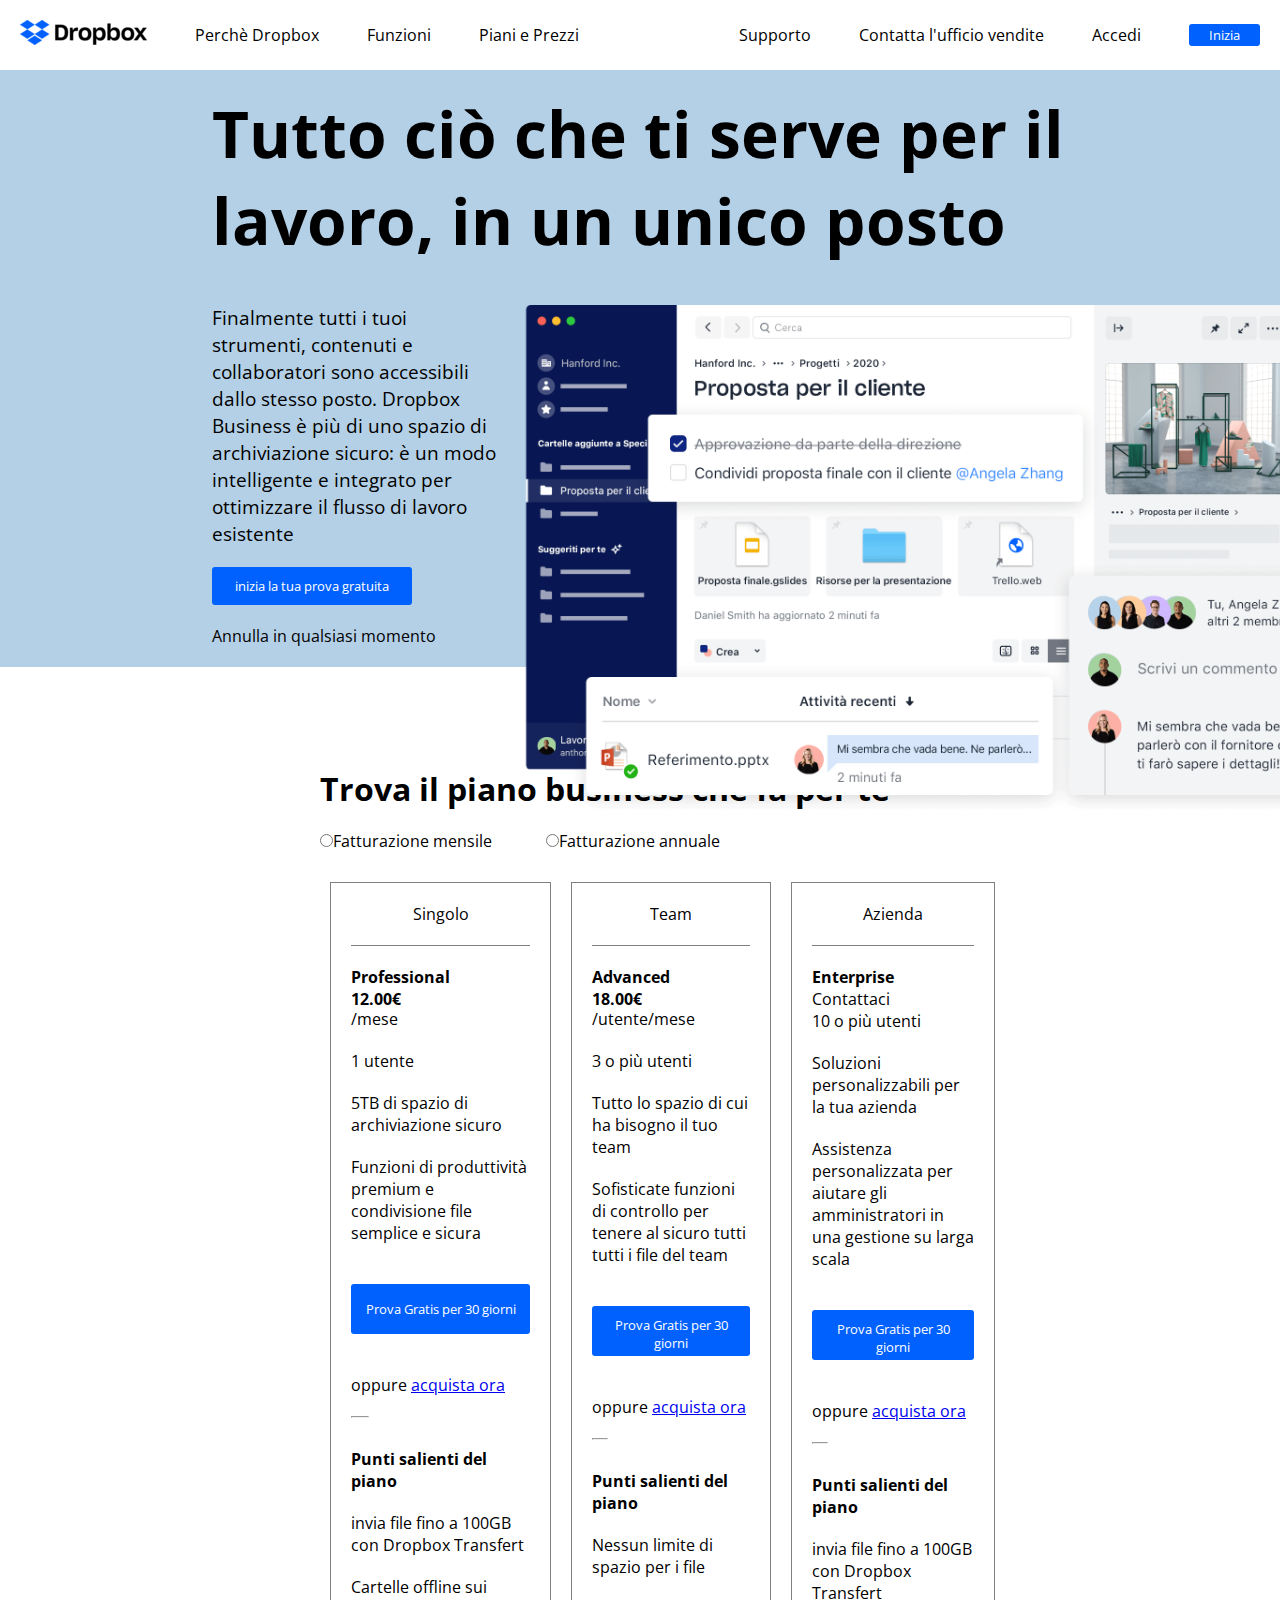
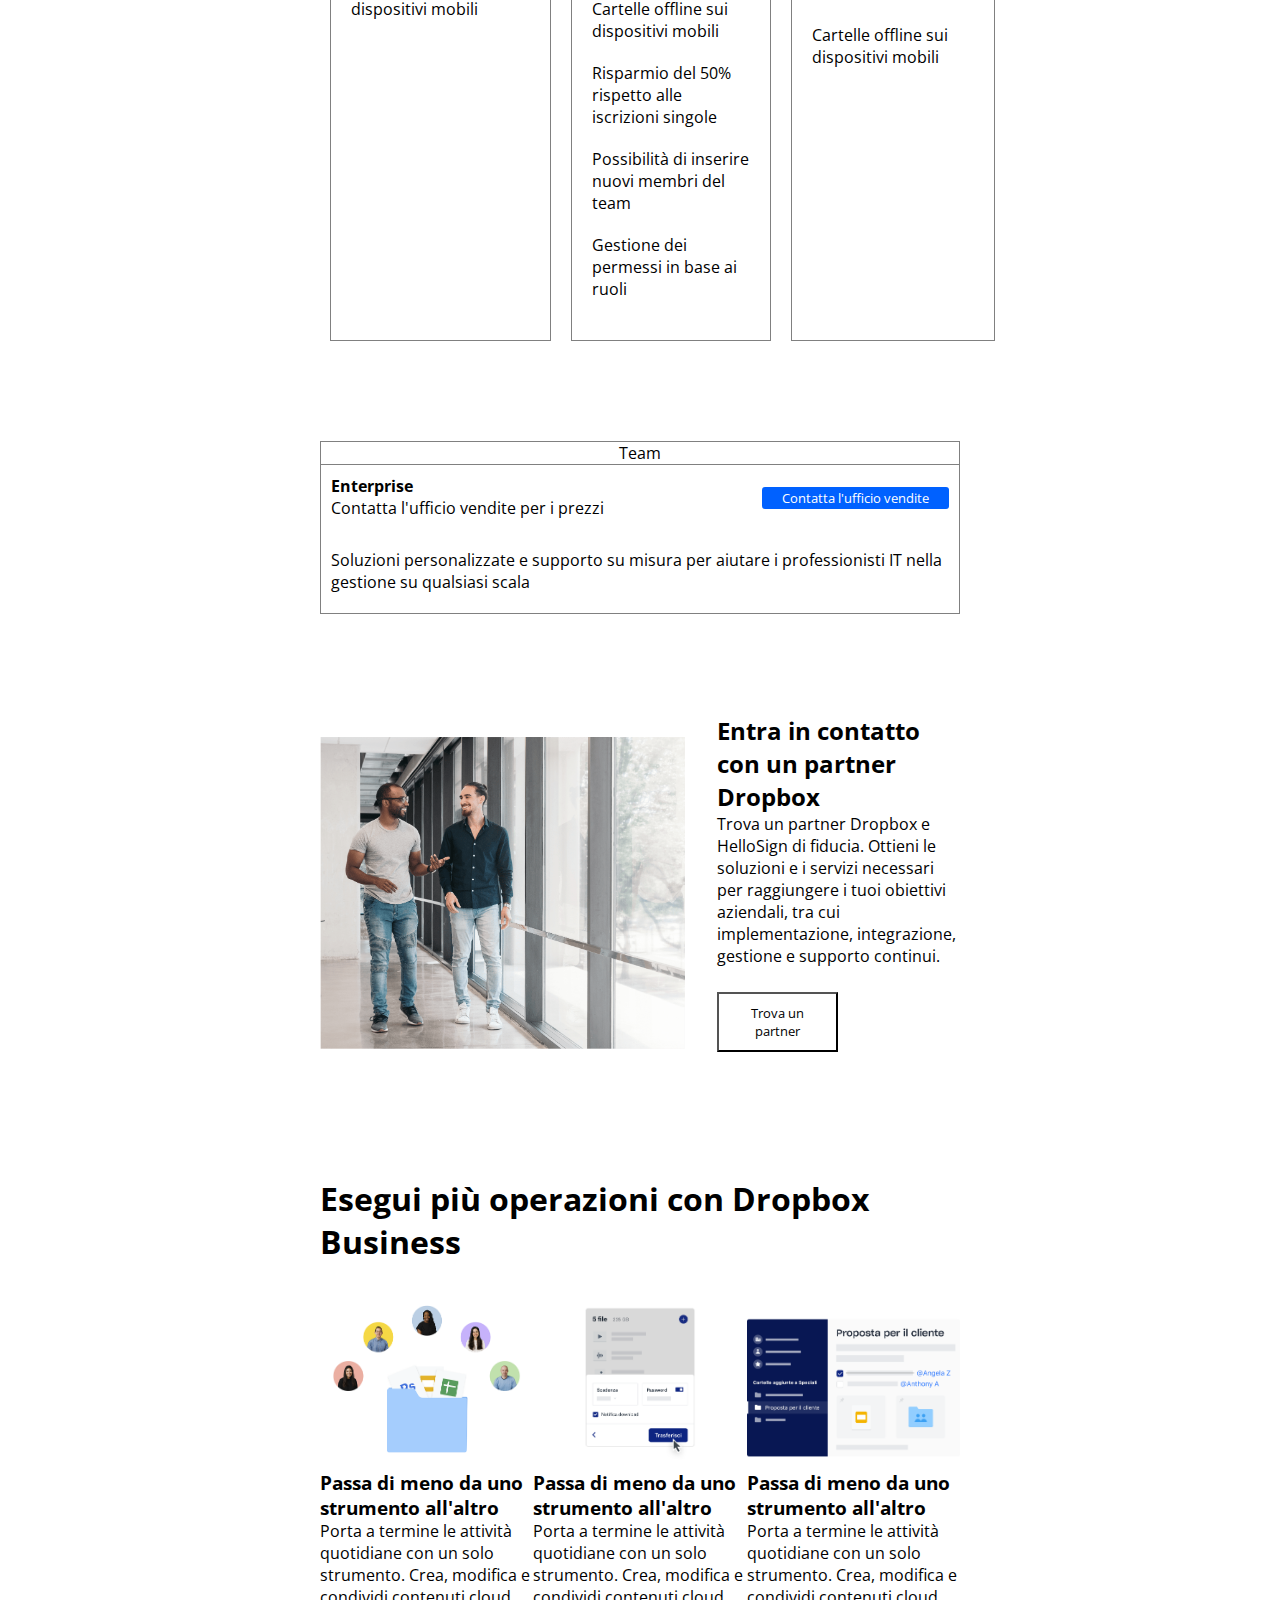
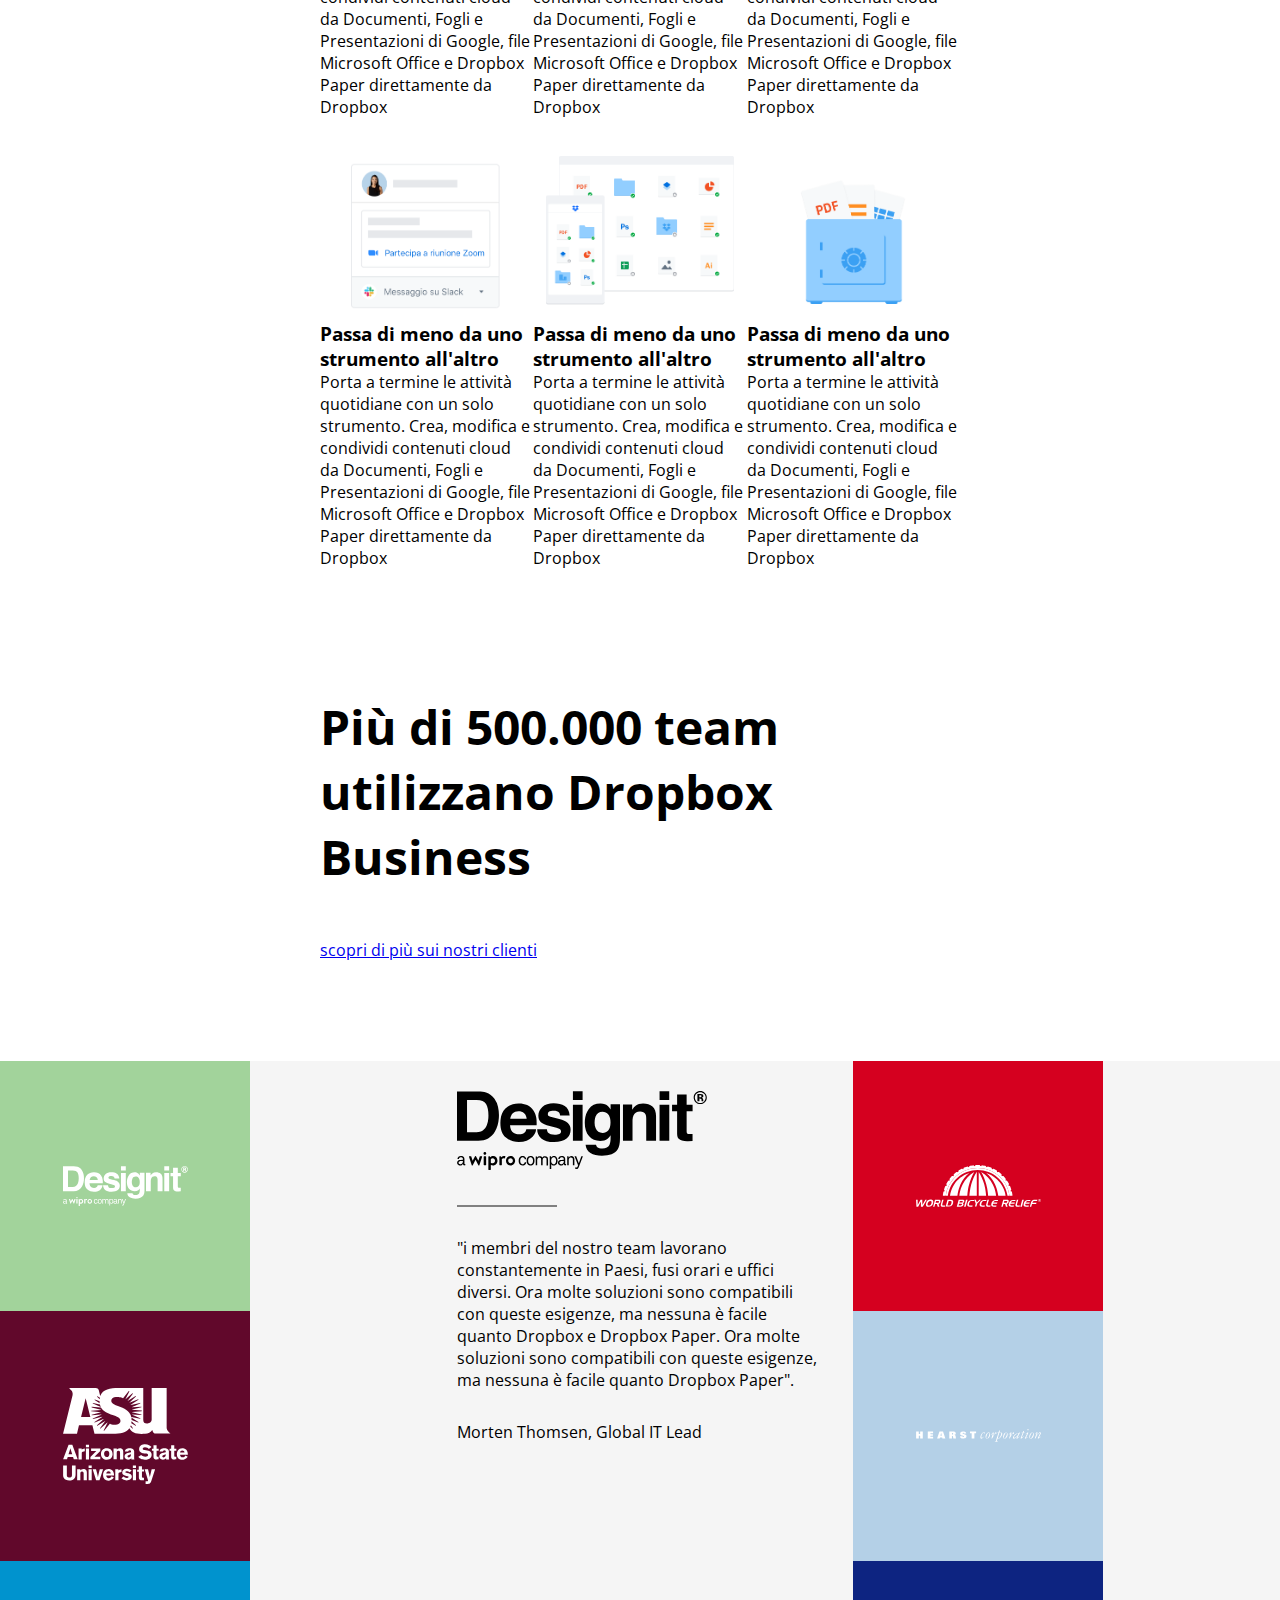
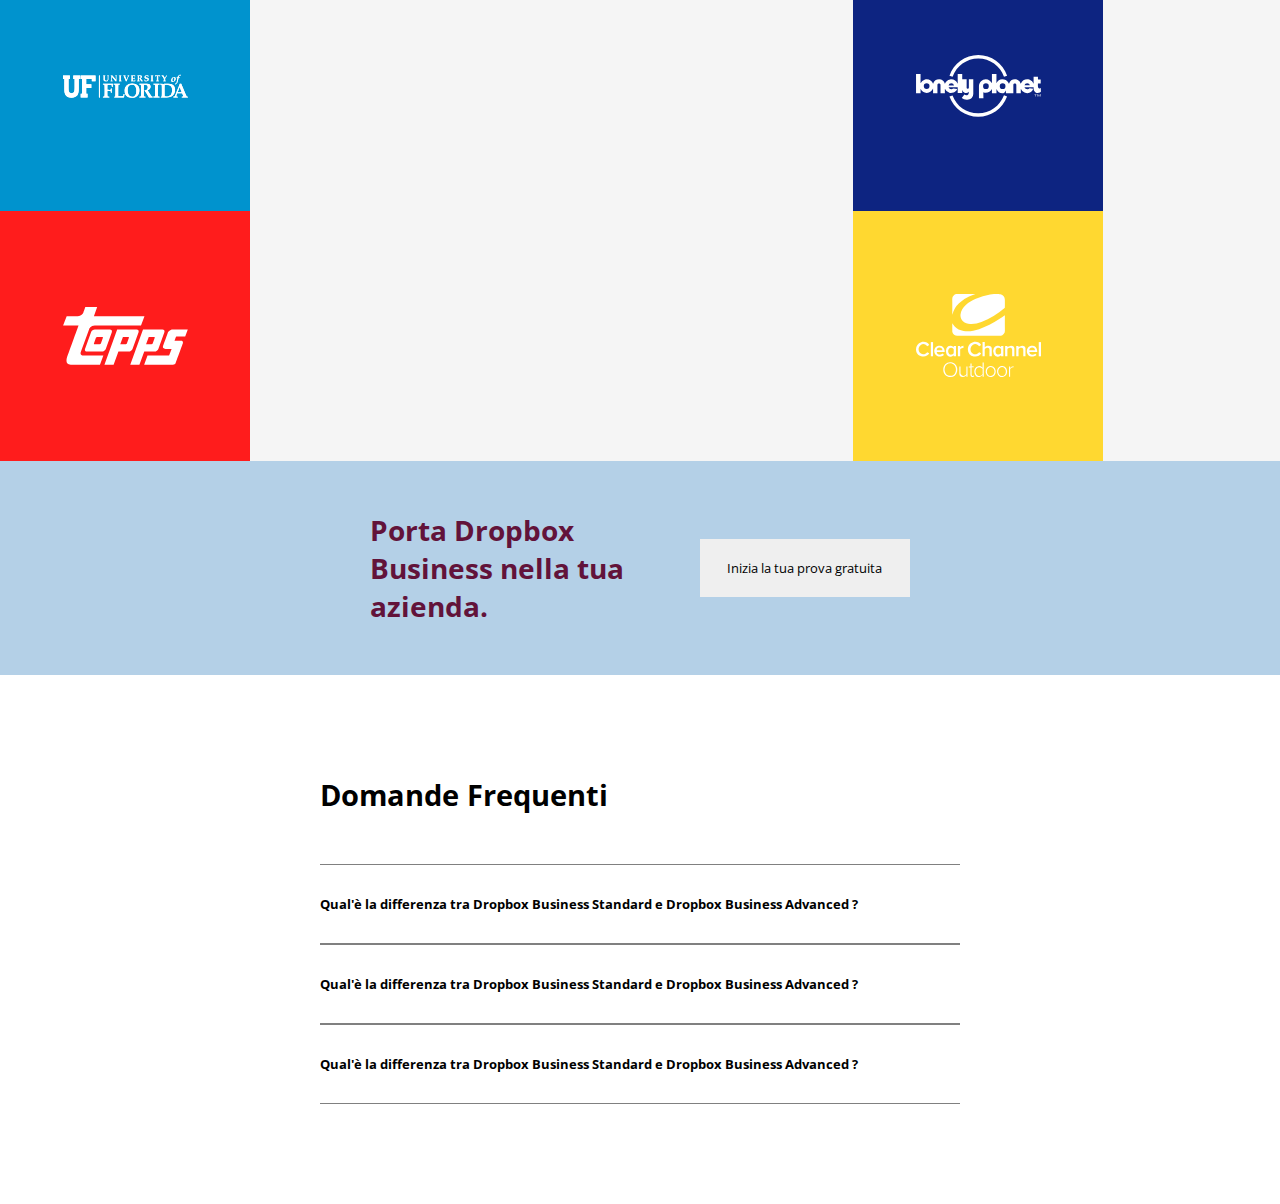
==== index.html @ a90b5ee9 "Faq Section Commit" ====
<!DOCTYPE html>
<html lang="en">

<head>
    <meta charset="UTF-8">
    <meta name="viewport" content="width=device-width, initial-scale=1.0">
    <title>Dropbox</title>
    <link rel="preconnect" href="https://fonts.googleapis.com">
    <link rel="preconnect" href="https://fonts.gstatic.com" crossorigin>
    <link href="https://fonts.googleapis.com/css2?family=Open+Sans:wght@300;500&display=swap" rel="stylesheet">
    <link rel="stylesheet" href="https://cdnjs.cloudflare.com/ajax/libs/font-awesome/6.5.1/css/all.min.css"
        integrity="sha512-DTOQO9RWCH3ppGqcWaEA1BIZOC6xxalwEsw9c2QQeAIftl+Vegovlnee1c9QX4TctnWMn13TZye+giMm8e2LwA=="
        crossorigin="anonymous" referrerpolicy="no-referrer" />
    <link rel="stylesheet" href="./assets/css/style.css">
</head>

<body>
    <header id="site-header">
        <div class="header-container flex xl-container m-auto">
            <div class="header-left-content flex p-10">
                <div class="header-logo"><img src="./assets/img/logo-small.png" alt=""></div>
                <a href="#">Perchè Dropbox</a>
                <a href="#">Funzioni</a>
                <a href="#">Piani e Prezzi</a>

            </div>
            <div class="header-right-content flex p-10">
                <a href="#">Supporto</a>
                <a href="#">Contatta l'ufficio vendite</a>
                <a href="#">Accedi</a>
                <button class="start-button button">Inizia</button>

            </div>


        </div>
    </header>
    <!-- /#site-header -->

    <main id="site-main">
        <section class="trial-container jumbotron"><!--jumbotron-->
            <div class="trial-container-top jumbo-top large-container p-20 m-auto ">
                <h1>Tutto ciò che ti serve per il lavoro, in un unico posto</h1>
            </div>
            <div class="trial-container-bottom jumbo-bottom large-container p-20 m-auto flex">
                <div class="left-trial-container-bottom jumbo-left col-4 flex"><!--Jumbo LEFT-->
                    <p> Finalmente tutti i tuoi strumenti, contenuti e collaboratori sono accessibili dallo stesso
                        posto. Dropbox Business è più di uno spazio di archiviazione sicuro: è un modo intelligente e
                        integrato per ottimizzare il flusso di lavoro esistente
                    </p>
                    <button class="button free-trial-button m-auto">inizia la tua prova gratuita</button>
                    <div>
                        <a href="#">Annulla in qualsiasi momento</a>
                    </div>
                    <div>
                        <i class="icon fa-solid fa-arrow-down"></i>
                    </div>
                </div>
                <div class="right-trial-container-bottom flex jumbo-right "> <!--Jumbo RIGHT-->
                    <div class="trial-container-img absolute">
                        <img class="absolute" src="./assets/img/jumbo.png" alt="Client Proposal">
                    </div>
                </div>

            </div>
        </section>
        <section class="plans-container small-container section-separator col-12 m-auto"><!--plans section-->
            <h2>Trova il piano business che fa per te</h2>
            <span class="sub sub-monthly"><input type="radio">Fatturazione mensile</span>
            <span class="sub sub-year"><input type="radio">Fatturazione annuale</span>
            <div class="card-container col-12 flex">
                <!--Potevo fare una lista non ordinata e veniva lo stesso risultato-->
                <div class="row flex">
                    <div class="card col-4">
                        <div class="card-top">
                            <div class="category"><i class="fa-solid fa-user"></i>Singolo</div>
                            <div class="line-break-card-top"></div>
                            <div class="plan-details-container">
                                <h4>Professional</h4>
                            </div>

                            <div class="plan-price"> 12.00€ </div>
                            <div class="renewal">/mese</div>

                        </div>

                        <div class="card-mid">
                            <ul class="info">
                                <li><i class="fa-solid fa-user"></i>1 utente</li>
                                <li><i class="fa-solid fa-folder"></i> 5TB di spazio di archiviazione sicuro</li>
                                <li><i class="fa-solid fa-share-nodes"> </i> Funzioni di produttività premium e
                                    condivisione
                                    file
                                    semplice e sicura</li>
                                <li> <button class="button p-10 free-trial-button">Prova Gratis per 30 giorni</button>
                                </li>
                                <li>
                                    <span class="buy-now">
                                        oppure <a href="#">acquista ora</a>
                                    </span>
                                </li>
                                <hr>
                            </ul>
                        </div>
                        <div class="card-bot">
                            <ul class="info">
                                <li class="benefit">Punti salienti del piano</li>
                                <li><i class="fa-solid fa-check"></i> invia file fino a 100GB con Dropbox Transfert</li>
                                <li><i class="fa-solid fa-check"></i> Cartelle offline sui dispositivi mobili</li>
                            </ul>
                        </div>

                    </div>
                    <div class="card col-4">
                        <div class="card-top">
                            <div class="category"><i class="fa-solid fa-users"></i>Team</div>
                            <div class="line-break-card-top"></div>
                            <div class="plan-details-container">
                                <h4>Advanced</h4>
                            </div>
                            <div class="plan-price"> 18.00€ </div>
                            <div class="renewal">/utente/mese</div>

                        </div>

                        <div class="card-mid">
                            <ul class="info">
                                <li><i class="fa-solid fa-user"></i> 3 o più utenti</li>
                                <li><i class="fa-solid fa-folder"></i> Tutto lo spazio di cui ha bisogno il tuo team
                                </li>
                                <li><i class="fa-solid fa-share-nodes"> </i> Sofisticate funzioni di controllo per
                                    tenere
                                    al sicuro tutti tutti i file del team</li>
                                <li> <button class="button p-10 free-trial-button">Prova Gratis per 30 giorni</button>
                                </li>
                                <li>
                                    <span class="buy-now">
                                        oppure <a href="#">acquista ora</a>
                                    </span>
                                </li>
                                <hr>
                            </ul>
                        </div>
                        <div class="card-bot">
                            <ul class="info">
                                <li class="benefit">Punti salienti del piano</li>
                                <li><i class="fa-solid fa-check"></i> Nessun limite di spazio per i file</li>
                                <li><i class="fa-solid fa-check"></i> Cartelle offline sui dispositivi mobili</li>
                                <li><i class="fa-solid fa-check"></i> Risparmio del 50% rispetto alle iscrizioni singole
                                </li>
                                <li><i class="fa-solid fa-check"></i> Possibilità di inserire nuovi membri del team</li>
                                <li><i class="fa-solid fa-check"></i> Gestione dei permessi in base ai ruoli</li>
                            </ul>
                        </div>

                    </div>
                    <div class="card col-4">
                        <div class="card-top">
                            <div class="category"><i class="fa-solid fa-building"></i> Azienda</div>
                            <div class="line-break-card-top"></div>
                            <div class="plan-details-container">
                                <h4> Enterprise</h4>
                            </div>
                        </div>
                        <div class="plan-price-contact">
                            Contattaci

                        </div>
                        <div class="card-mid">
                            <ul class="info">
                                <li><i class="fa-solid fa-user"></i>10 o più utenti</li>
                                <li><i class="fa-solid fa-folder"></i> Soluzioni personalizzabili per la tua azienda
                                </li>
                                <li><i class="fa-solid fa-share-nodes"> </i> Assistenza personalizzata per aiutare gli
                                    amministratori in una gestione su larga scala</li>
                                <li> <button class="button p-10 free-trial-button enterprise">Prova Gratis per 30
                                        giorni</button></li>
                                <li>
                                    <span class="buy-now">
                                        oppure <a href="#">acquista ora</a>
                                    </span>
                                </li>
                                <hr>
                                <!--Ho utilizzato anche la line break di HTML invece del DIV per mostrare le varie opzioni-->
                            </ul>
                        </div>
                        <div class="card-bot">
                            <ul class="info">
                                <li class="benefit">Punti salienti del piano</li>
                                <li><i class="fa-solid fa-check"></i> invia file fino a 100GB con Dropbox Transfert</li>
                                <li><i class="fa-solid fa-check"></i> Cartelle offline sui dispositivi mobili</li>

                            </ul>
                        </div>

                    </div>
                </div>
            </div>
        </section>
        <section class="enterprise-container small-container section-separator m-auto"><!--enterprise section-->
            <div class="enterprise-logo">
                <i class="fa-solid fa-building"></i> Team
            </div>
            <div class="enterprise-info-container p-10">
                <div class="enterprise-info-left">
                    <h4>Enterprise</h4>
                    <div> Contatta l'ufficio vendite per i prezzi</div>
                </div>
                <div class="enterprise-info-right">
                    <button class="button p-20"> Contatta l'ufficio vendite</button>
                </div>
            </div>
            <p> Soluzioni personalizzate e supporto su misura per aiutare i professionisti IT nella gestione su
                qualsiasi scala</p>
        </section>

        <section class="partner-section-container flex small-container section-separator m-auto"> <!--partner-section-->
            <div class="partner-section-container-left">
                <img src="./assets/img/partner.png" alt="Fandom">
            </div>
            <div class="partner-section-container-right">
                <h3 class="section-partner-title">Entra in contatto con un partner Dropbox</h3>
                <p class="section-partner-paragraph"> Trova un partner Dropbox e HelloSign di fiducia. Ottieni le
                    soluzioni e i servizi necessari per raggiungere i tuoi obiettivi aziendali, tra cui implementazione,
                    integrazione, gestione e supporto continui.</p>
                <button class="partner-button p-10"> Trova un partner</button>
            </div>
        </section>

        <section class="dropbox-business-section-container small-container section-separator m-auto">
            <!--dropbox business section-->

            <h2> Esegui più operazioni con Dropbox Business</h2>
            <div class="main-container flex">
                <div class="flex top-bottom">
                    <div class="db-top-container">
                        <div class="db-card">
                            <img src="./assets/img/business-feature-switching-tools.png">

                        </div>
                    </div>

                    <div class="db-bottom-container">
                        <div class="db-card-title">
                            <h3>Passa di meno da uno strumento all'altro</h3>
                        </div>
                        <div class="db-card-paragraph">
                            Porta a termine le attività quotidiane con un solo strumento. Crea, modifica e condividi
                            contenuti cloud da Documenti, Fogli e Presentazioni di Google, file Microsoft Office e
                            Dropbox Paper direttamente da Dropbox
                        </div>
                    </div>

                </div>
                <div class="flex top-bottom">
                    <div class="db-top-container flex">
                        <div class="db-card">
                            <img src="./assets/img/business-feature-send-files-it.png">

                        </div>
                    </div>

                    <div class="db-bottom-container">
                        <div class="db-card-title">
                            <h3>Passa di meno da uno strumento all'altro</h3>
                        </div>
                        <div class="db-card-paragraph">
                            Porta a termine le attività quotidiane con un solo strumento. Crea, modifica e condividi
                            contenuti cloud da Documenti, Fogli e Presentazioni di Google, file Microsoft Office e
                            Dropbox Paper direttamente da Dropbox
                        </div>
                    </div>

                </div>
                <div class="flex top-bottom">
                    <div class="db-top-container flex">
                        <div class="db-card">
                            <img src="./assets/img/business-feature-coordinate-it.png">

                        </div>
                    </div>

                    <div class="db-bottom-container">
                        <div class="db-card-title">
                            <h3>Passa di meno da uno strumento all'altro</h3>
                        </div>
                        <div class="db-card-paragraph">
                            Porta a termine le attività quotidiane con un solo strumento. Crea, modifica e condividi
                            contenuti cloud da Documenti, Fogli e Presentazioni di Google, file Microsoft Office e
                            Dropbox Paper direttamente da Dropbox
                        </div>
                    </div>

                </div>
                <div class="flex top-bottom">
                    <div class="db-top-container flex">
                        <div class="db-card">
                            <img src="./assets/img/business-feature-integrations-it.png">

                        </div>
                    </div>

                    <div class="db-bottom-container">
                        <div class="db-card-title">
                            <h3>Passa di meno da uno strumento all'altro</h3>
                        </div>
                        <div class="db-card-paragraph">
                            Porta a termine le attività quotidiane con un solo strumento. Crea, modifica e condividi
                            contenuti cloud da Documenti, Fogli e Presentazioni di Google, file Microsoft Office e
                            Dropbox Paper direttamente da Dropbox
                        </div>
                    </div>

                </div>
                <div class="flex top-bottom">
                    <div class="db-top-container flex">
                        <div class="db-card">
                            <img src="./assets/img/business-feature-multi-device.png">

                        </div>
                    </div>

                    <div class="db-bottom-container">
                        <div class="db-card-title">
                            <h3>Passa di meno da uno strumento all'altro</h3>
                        </div>
                        <div class="db-card-paragraph">
                            Porta a termine le attività quotidiane con un solo strumento. Crea, modifica e condividi
                            contenuti cloud da Documenti, Fogli e Presentazioni di Google, file Microsoft Office e
                            Dropbox Paper direttamente da Dropbox
                        </div>
                    </div>

                </div>
                <div class="flex top-bottom">
                    <div class="db-top-container flex">
                        <div class="db-card">
                            <img src="./assets/img/business-feature-security.png">

                        </div>
                    </div>

                    <div class="db-bottom-container">
                        <div class="db-card-title">
                            <h3>Passa di meno da uno strumento all'altro</h3>
                        </div>
                        <div class="db-card-paragraph">
                            Porta a termine le attività quotidiane con un solo strumento. Crea, modifica e condividi
                            contenuti cloud da Documenti, Fogli e Presentazioni di Google, file Microsoft Office e
                            Dropbox Paper direttamente da Dropbox
                        </div>
                    </div>

                </div>
            </div>
        </section>

        <section class="dropbox-business-info-section small-container section-separator m-auto">
            <!--Dropbox Business info section-->
            <h2>Più di 500.000 team utilizzano Dropbox Business</h2>
            <a href="#">scopri di più sui nostri clienti</a>
        </section>


        <section class="logo-section col-12 flex"><!--Logos Section-->
            <div class="logo-container-left col-4 flex">
                <div class="logo designit"><img src="./assets/img/designit.svg" alt="designit"></div>
                <div class="logo asu"><img src="./assets/img/arizona_state_university.svg"
                        alt="arizona_state_university"></div>
                <div class="logo uf"><img src="./assets/img/university_of_florida.svg" alt="university_of_florida">
                </div>
                <div class="logo topps"><img src="./assets/img/topps.svg" alt="topps"></div>



            </div>
            <div class="logo-container-mid col-4 flex">
                <div><img src="./assets/img/designit.svg" alt="Designit"></div>
                <div class="line-break-logo-container-mid"></div>
                <p>"i membri del nostro team lavorano constantemente in Paesi, fusi orari e uffici diversi. Ora molte
                    soluzioni sono compatibili con queste esigenze, ma nessuna è facile quanto Dropbox e Dropbox Paper.
                    Ora molte soluzioni sono compatibili con queste esigenze, ma nessuna è facile quanto Dropbox Paper".
                </p>
                <div>Morten Thomsen, Global IT Lead</div>
            </div>
            <div class="logo-container-right col-4 flex">
                <div class="logo wbr"><img src="./assets/img/world_bicycle_relief.svg" alt="world_bicycle_relief"></div>
                <div class="logo hearst"><img src="./assets/img/hearst_corp.svg" alt="hearst_corp"></div>
                <div class="logo lp"><img src="./assets/img/lonely_planet.svg" alt="lonely_planet"></div>
                <div class="logo cco"><img src="./assets/img/clear_channel.svg" alt="clear_channel"></div>
            </div>


        </section>


        <section class="dropbox-business-trial-section section-separator"><!-- db-trial section -->
            <div class="db-trial flex small-container m-auto">
                <div class="db-trial-title ">
                    <h3>Porta Dropbox Business nella tua azienda.</h3>
                </div>
                <button class="db-button p-20">Inizia la tua prova gratuita</button>
            </div>

        </section>

        <section class="faq-section small-container m-auto section-separator"><!--FAQ section-->
            <h3> Domande Frequenti</h3>
            <div class="faq-container flex">
                <div class="faq-row flex">
                    <div class="question">Qual'è la differenza tra Dropbox Business Standard e Dropbox Business
                        Advanced ?</div>
                    <i class="fa-solid fa-angle-down"></i>
                </div>
                <div class="faq-row flex">
                    <div class="question">Qual'è la differenza tra Dropbox Business Standard e Dropbox Business
                        Advanced ?</div>
                    <i class="fa-solid fa-angle-down"></i>
                </div>
                <div class="faq-row flex">
                    <div class="question">Qual'è la differenza tra Dropbox Business Standard e Dropbox Business
                        Advanced ?</div>
                    <i class="fa-solid fa-angle-down"></i>
                </div>
            </div>
        </section>
    </main>
    <!-- /#site-main -->

    <footer id="site-footer">

    </footer>
    <!-- /#site-footer -->
</body>

</html>
---- assets/css/style.css ----
/*#region Var*/
:root {
    --background-trial: rgba(180, 208, 231, 1);
    --button-color: rgba(0, 97, 255, 1);
    --dropbox-business: rgba(98, 19, 58, 1);
    --logo-designit: rgba(162, 211, 155, 1);
    --logo-asu: rgba(97, 8, 43, 1);
    --logo-uf: rgba(0, 147, 206, 1);
    --logo-topps: rgba(255, 28, 28, 1);
    --large-logo-designit: rgba(245, 245, 245, 1);
    --logo-wbr: rgba(213, 0, 31, 1);
    --logo-hearst: rgba(180, 208, 231, 1);
    --logo-lonely-planet: rgba(13, 36, 129, 1);
    --logo-cco: rgba(255, 216, 48, 1);


    --lighter-color: white;
    --light-color: gray;
    --dark-color: black;
}

/*#endregion Var*/

/*#region Utilities*/


* {
    margin: 0;
    padding: 0;
    box-sizing: border-box;
    font-family: 'Open Sans', sans-serif;
}

.relative {
    position: relative;

}

.absolute {
    position: absolute;
}

.flex {
    display: flex;
}

/*Width*/
.col-4 {
    width: calc((100%/12) *4);
}

.col-6 {
    width: calc((100% / 12)* 6);
}

.col-8 {
    width: calc((100% / 12)* 8);
}

.col-12 {
    width: 100%;
}

.m-auto {
    margin: auto
}

.p-10 {
    padding: 10px;
}

.p-20 {
    padding: 20px;
}

.xl-container {
    width: 100%;
}

.large-container {
    width: 70%;
}

.small-container {
    width: 50%;
}

.button {
    background-color: var(--button-color);
    color: var(--lighter-color);
    border-radius: 3px;
    border: 0;
    padding: 2px 20px;
    text-align: center;
}

li {
    margin: 20px 0;
}

.section-separator {
    margin-bottom: 100px;
}

/*/Width*/

/*#endregion Utilities*/
/*#region Header*/
#site-header {
    width: 100vw;
}

.header-container {
    padding: 10px;

}

.header-container,
.header-left-content,
.header-right-content {
    justify-content: space-between;
    align-items: center;
    flex-wrap: wrap;

}

.header-left-content,
.header-right-content {
    gap: 3rem;
}

.header-container a[href*='#'] {
    text-decoration: none;
    color: var(--dark-color);
}


/*#endregion Header*/
/*#region Main*/
#site-main {
    width: 100vw;
}


.trial-container {
    background-color: var(--background-trial);
    width: 100%;
}

/*TRIAL CONTAINER TOP*/

.trial-container-top>h1 {
    text-align: start;
    font-size: 4rem;
}

/*TRIAL CONTAINER BOTTOM*/

.jumbo-bottom {
    flex-wrap: wrap;
    justify-content: flex-start;
    position: relative;
}

/*LEFT*/

.free-trial-button {
    padding: 10px;
    margin: 20px 0;
    width: 200px;
}

.jumbo-left>p {
    font-size: 1.2rem;
}

.left-trial-container-bottom a[href*='#'] {
    text-decoration: none;
    color: var(--dark-color);
}

.jumbo-left {
    flex-direction: column;

}

.icon {
    font-size: 2rem;
    margin-top: 50px;
    padding: 5px 0;
}

/*RIGHT*/
.jumbo-right {
    position: absolute;
    width: 75%;
    margin-left: 25%;
}

.trial-container-img {
    width: 80%;
}

.jumbo-right img[alt='Client Proposal'] {
    width: 900px;
    left: 10%;

}

/*/trial-container*/
.plans-container {
    padding-top: 80px;
}

.plans-container h2 {
    font-size: 2rem;
    padding: 20px 0;
}

.plans-container .sub {
    margin-right: 50px;
}

/*CARD*/
.card-container {
    margin-top: 30px;
    flex-wrap: wrap;
}

.card {
    display: flex;
    flex-direction: column;
    border: 1px solid var(--light-color);
    margin: 0 10px;
    /* #site-main è 100vw.
    avevo dato il .small-container che dà il 40%  del #site-main alla section.
    card-container è il 100% del 40% (40vw della section) di 100vw (#site-main)
    perciò facendo 40vw (larghezza del card-container) diviso 3 (numero di card) - 32px (gap) vado ad avere la stessa dimensione da tutti i lati con il justify space between
    mi sono reso conto di quanto era incasinato e ho optato per una misura fissa delle card
    */
    padding: 20px;
}

.card-top,
.card-mid,
.card-bot {
    width: 100%;

    & .button {
        width: 100%;
        height: 50px;
    }
}

.plan-details-container .plan-details-container>h4 {
    font-size: 100%;
    margin-bottom: 5px;
}

.category {
    text-align: center;
}

.line-break-card-top {
    border-bottom: 1px solid var(--light-color);
    margin: 20px 0;
    width: 100%;
}


.plan-details-container {
    margin-right: 80px;
}



.plan-price {
    font-weight: bold;
    height: 20px;

}

.plan-price-contact {
    margin-bottom: -20px;
}


.info {
    list-style: none;
}

.info>hr {
    width: 10%;
    margin: 10px 0;
}


.benefit {
    font-weight: bold;
}

.fa-check {
    color: var(--button-color);
}

/*enterprise*/

.enterprise-container {
    border: 1px solid var(--light-color);


}

.enterprise-info-container {
    display: flex;
    justify-content: space-between;
    align-items: center;
}

.enterprise-container>p {
    padding: 20px 10px;
}

.enterprise-container>.enterprise-logo {
    text-align: center;
    border-bottom: 1px solid var(--light-color);
}

/*Partner*/

.partner-section-container {
    display: flex;
    justify-content: center;
    align-items: center;
    gap: 2rem;
}

.partner-section-container-left {
    width: 60%;
}

.partner-section-container-left>img {
    width: 100%;
}

.partner-section-container-right {

    display: flex;
    flex-direction: column;
    width: 40%;

}

.partner-section-container-right>h3 {
    font-size: 1.5rem;
}

.partner-button {
    width: 50%;
    background-color: var(--lighter-color);
    margin: 25px 0;
}

/*Dropbox Business*/
.dropbox-business-section-container>h2 {
    font-size: 2rem;
    padding-bottom: 30px;
}

.main-container {
    flex-wrap: wrap;
}

.top-bottom {
    flex-direction: column;
    padding-bottom: 25px;
    width: calc(100%/3);

}

.db-card img {
    width: 100%;
}

.db-top-container {
    width: 100%;

}

/*Dropbox Business info*/
.dropbox-business-info-section>h2 {
    font-size: 3rem;
    margin-bottom: 50px;
}

/*Logos*/

/*#region logos-background-color*/
.designit {
    background-color: var(--logo-designit);
}

.asu {
    background-color: var(--logo-asu);
}

.uf {
    background-color: var(--logo-uf);
}

.topps {
    background-color: var(--logo-topps);
}

.wbr {
    background-color: var(--logo-wbr);
}

.hearst {
    background-color: var(--logo-hearst);
}

.lp {
    background-color: var(--logo-lonely-planet);
}

.cco {
    background-color: var(--logo-cco);
}

/*#endregion logos-background-color*/

.logo-section {
    background-color: var(--large-logo-designit);
    height: 100%;
    flex-wrap: wrap;
}

.logo-container-left,
.logo-container-right {
    flex-wrap: wrap;

}

.logo {
    width: 250px;
    height: 250px;
    /*Altezza fissa visionata dal terminale per rendere tutto il più proporzionale possibile*/
    display: flex;
    justify-content: center;
    align-items: center;
}

.logo img {
    /*svg change color RULE*/
    width: 50%;
    filter: invert(99%) sepia(9%) saturate(2%) hue-rotate(210deg) brightness(114%) contrast(100%);
}

.logo-container-mid {
    background-color: var(--large-logo-designit);
    padding: 30px;
    flex-direction: column;
}

.logo-container-mid div>img {
    width: 250px;
}

.logo-container-mid>p {
    margin-bottom: 30px;
}

.line-break-logo-container-mid {
    width: 100px;
    border: 1px solid gray;
    margin: 30px 0;
}

/*db-trial*/

.dropbox-business-trial-section {
    background-color: var(--background-trial);
}

.db-trial {
    align-items: center;
    justify-content: space-between;
    padding: 50px;
    gap: 1rem;
}

.db-trial-title {
    width: 60%;
    font-size: 1.5rem;
    color: var(--dropbox-business);
}

.db-button {
    border: 0;
    width: 40%;
}

/*FAQ*/
.faq-section>h3 {
    font-size: 1.8rem;
    font-weight: bold;
    margin-bottom: 50px;

}

.faq-container {
    width: 100%;
    flex-direction: column;
    flex-wrap: wrap;
}

.faq-row {
    width: 100%;
    border-top: 1px solid var(--light-color);
    border-bottom: 1px solid var(--light-color);
    padding: 30px 0;
    font-weight: bold;
    justify-content: space-between;

}

.question {
    flex-grow: 1;
    font-size: 0.8rem;
}

/*#endregion Main*/
/*#region Footer*/
/*#endregion Footer*/
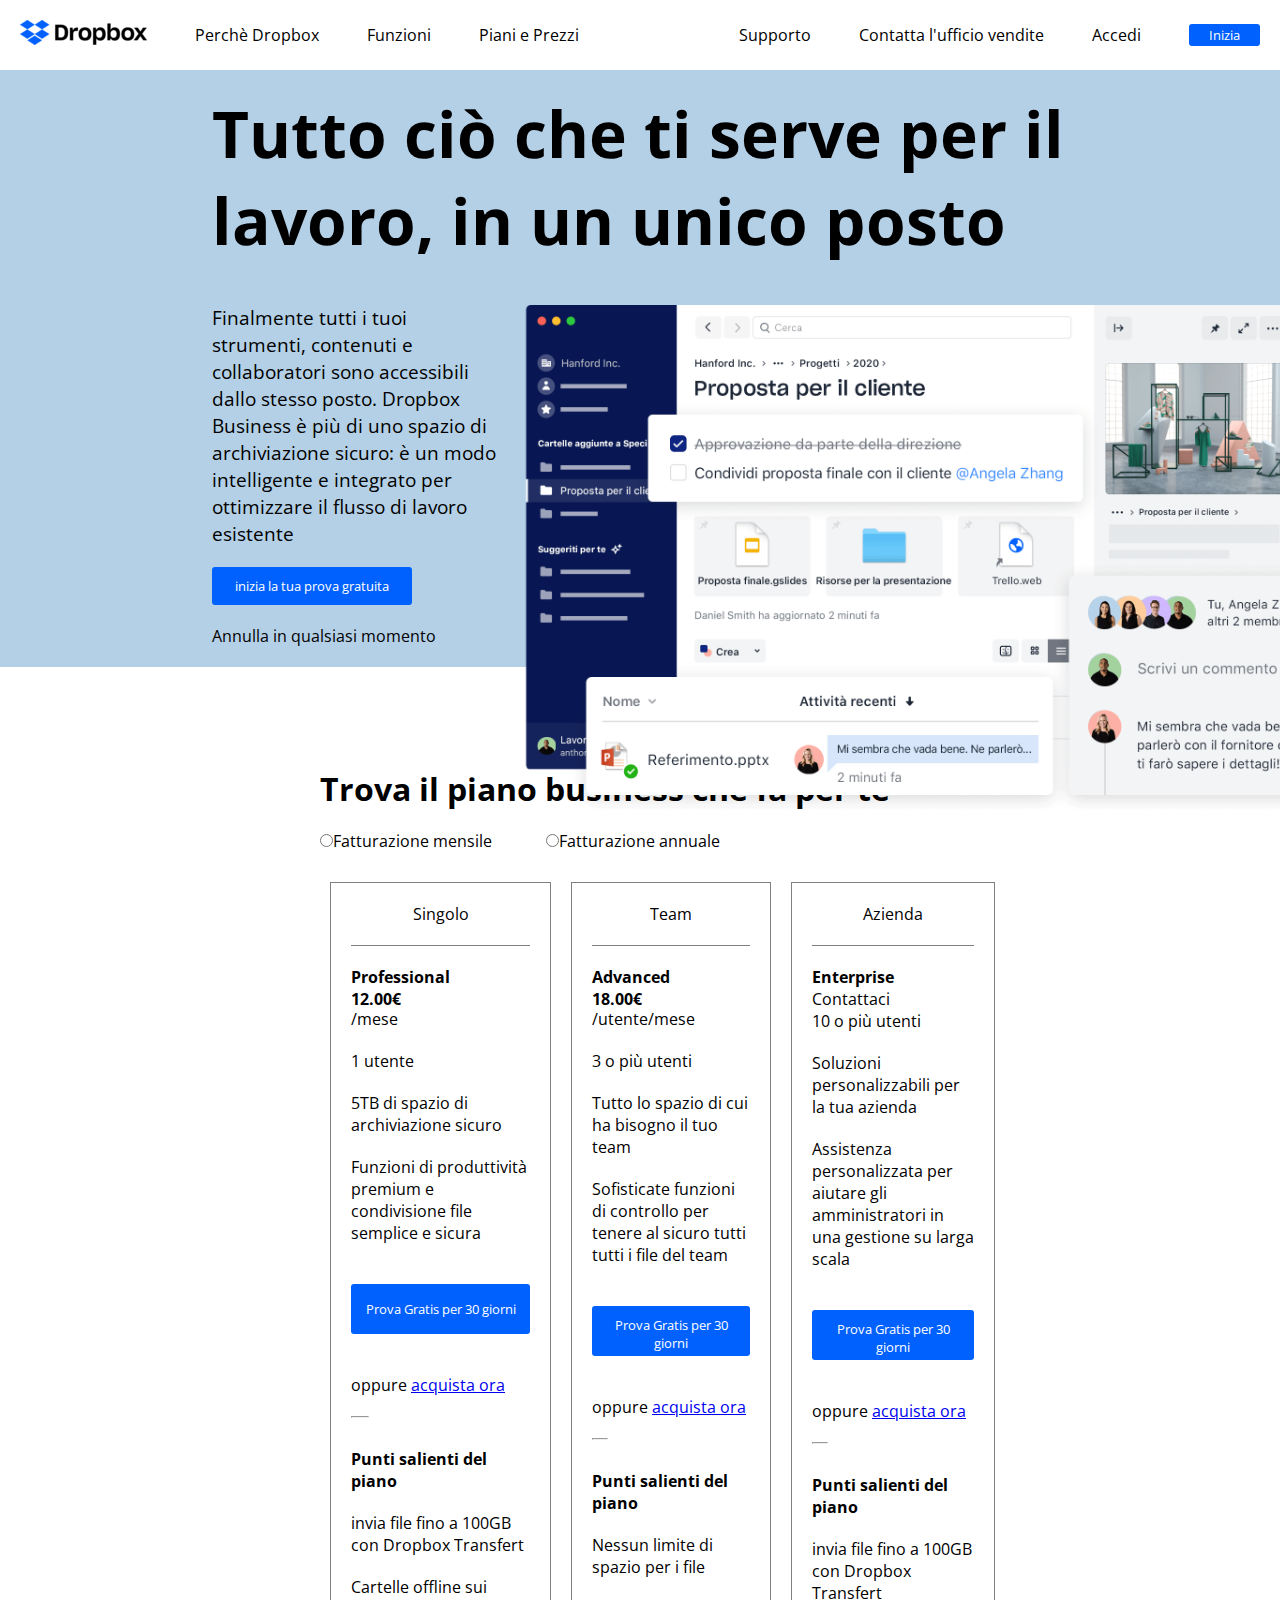
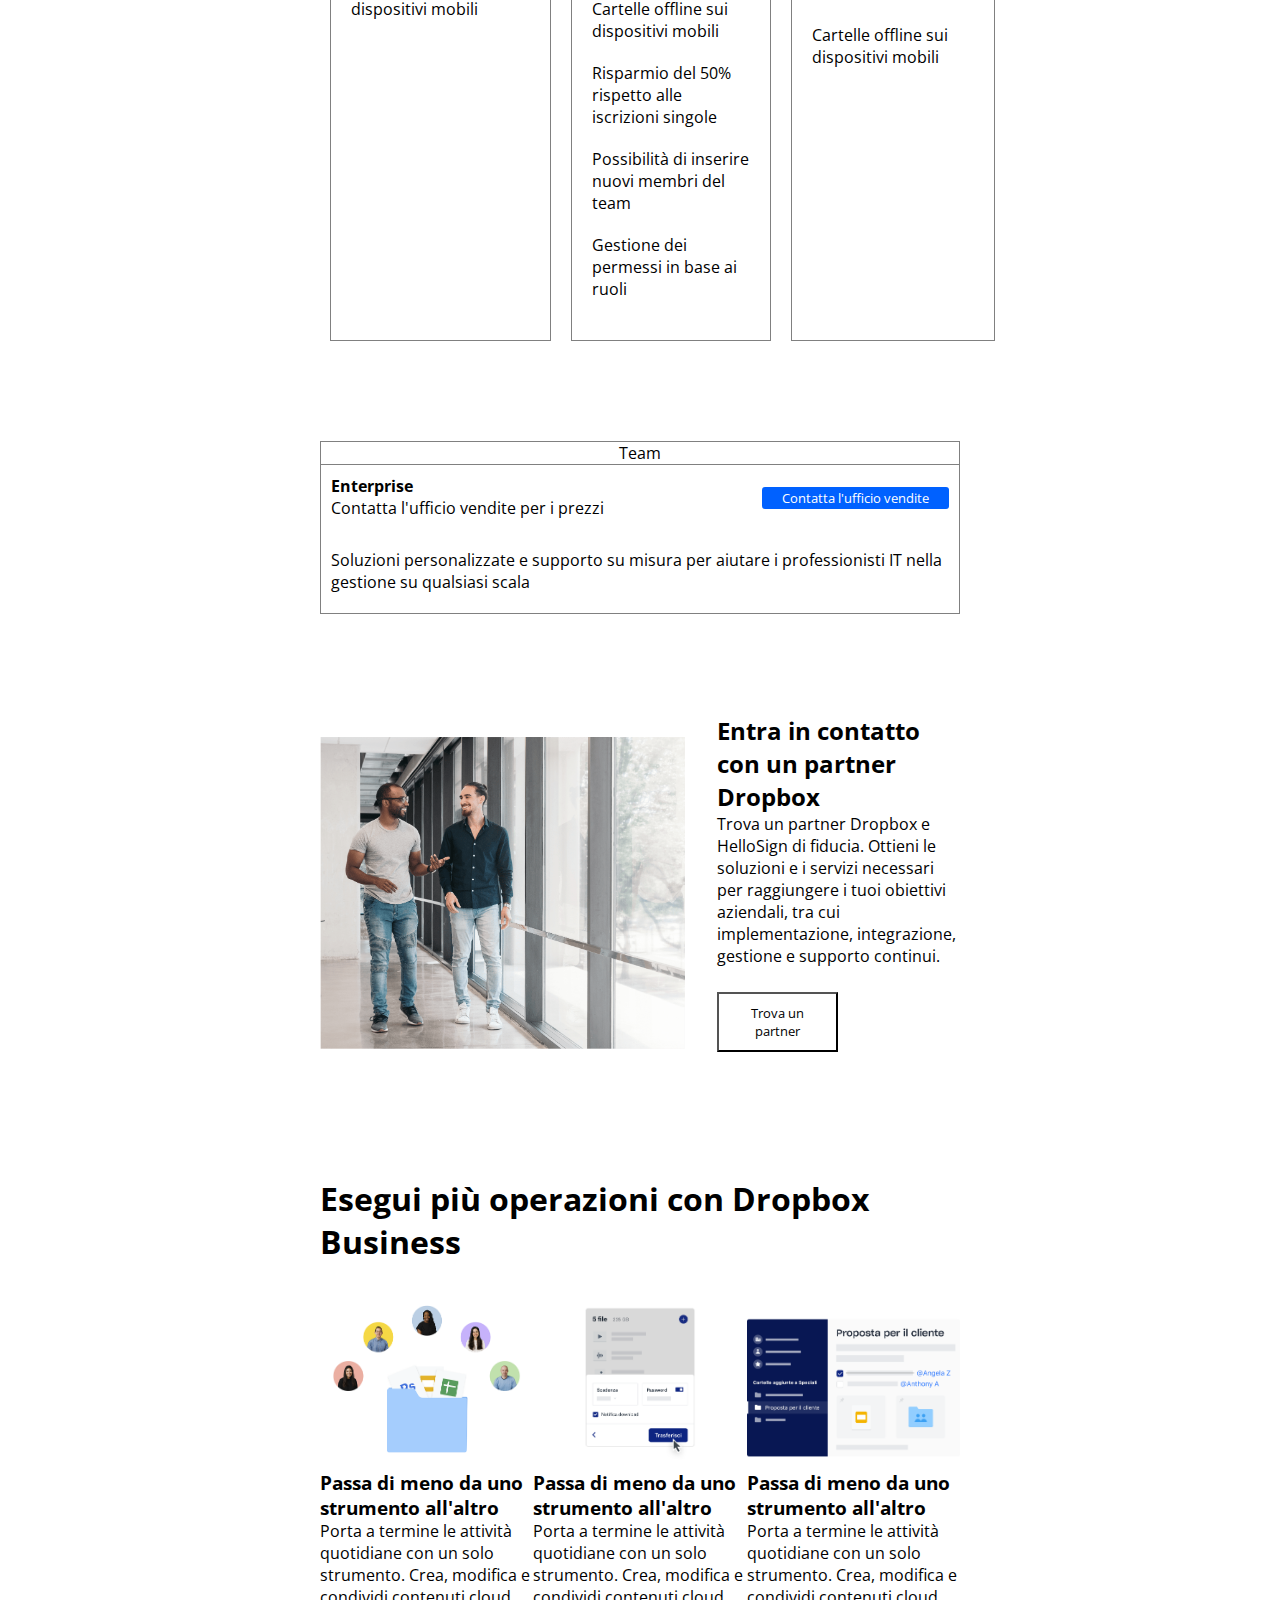
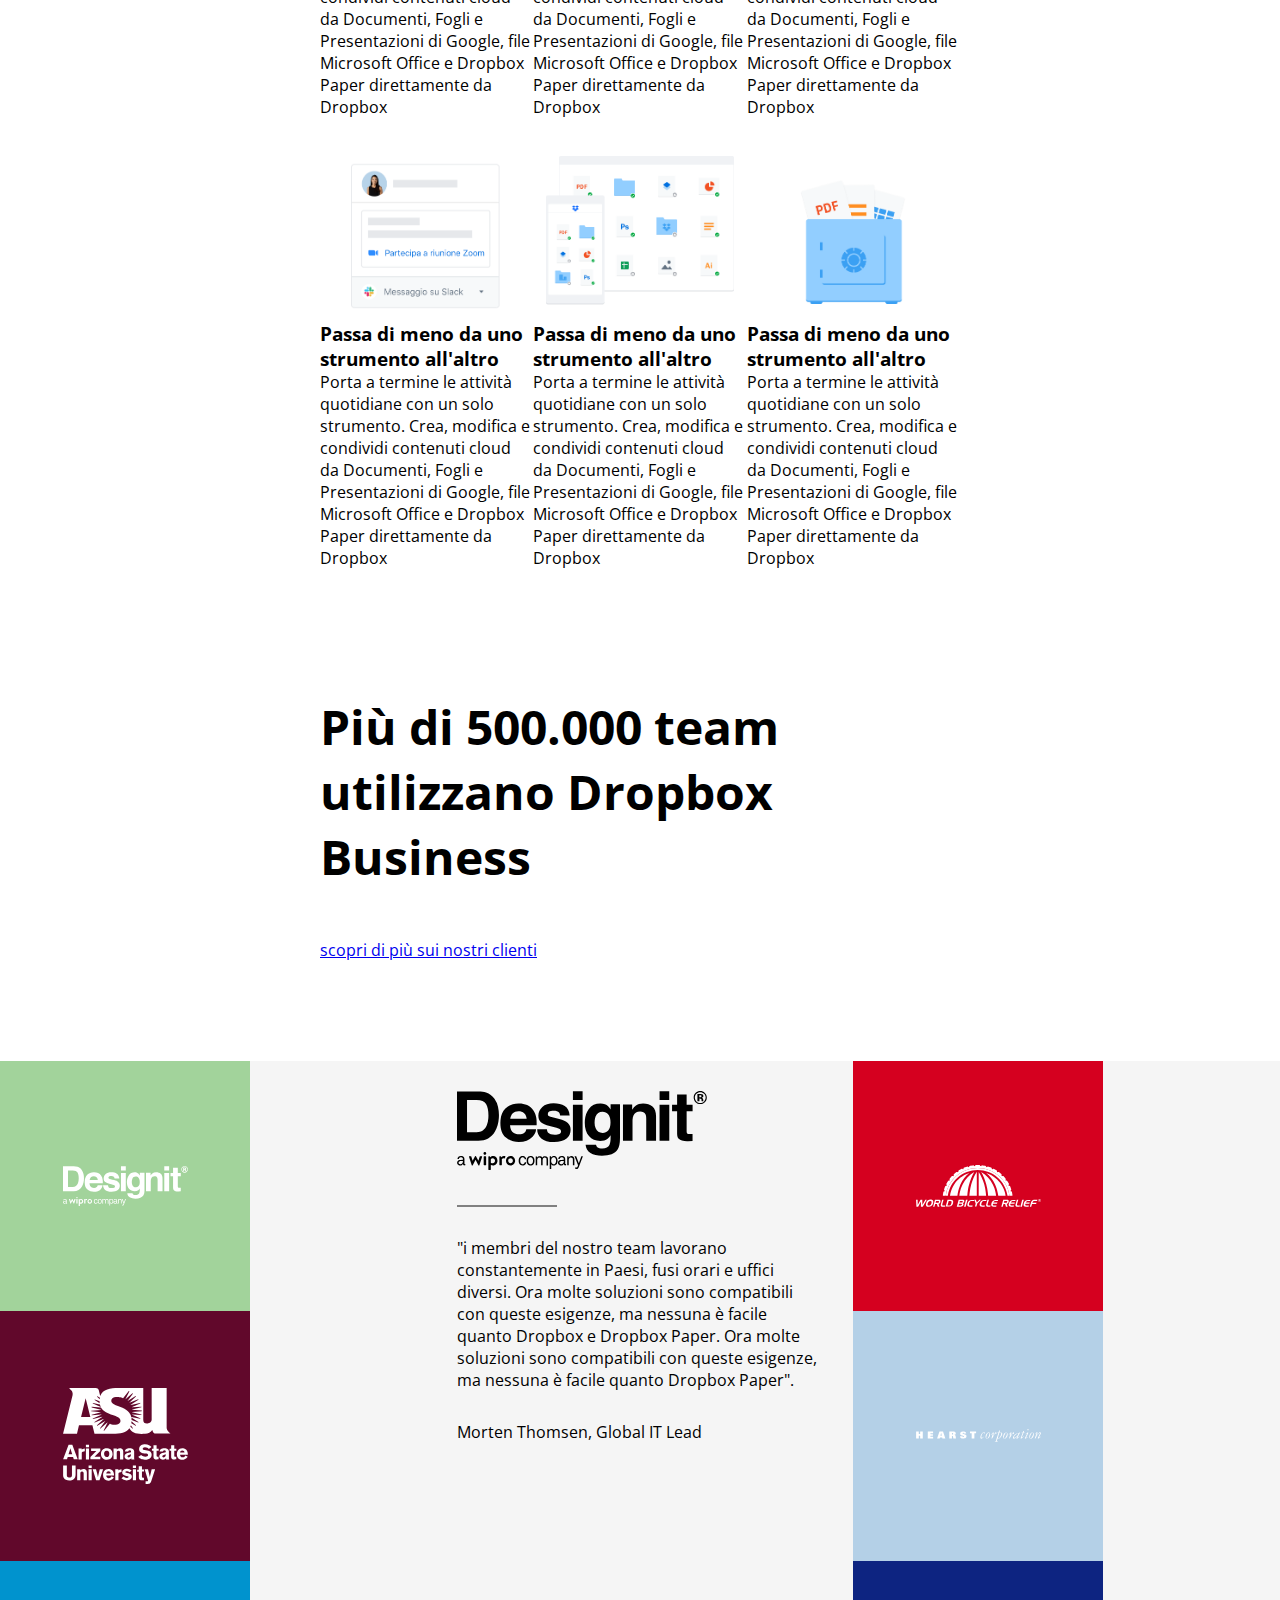
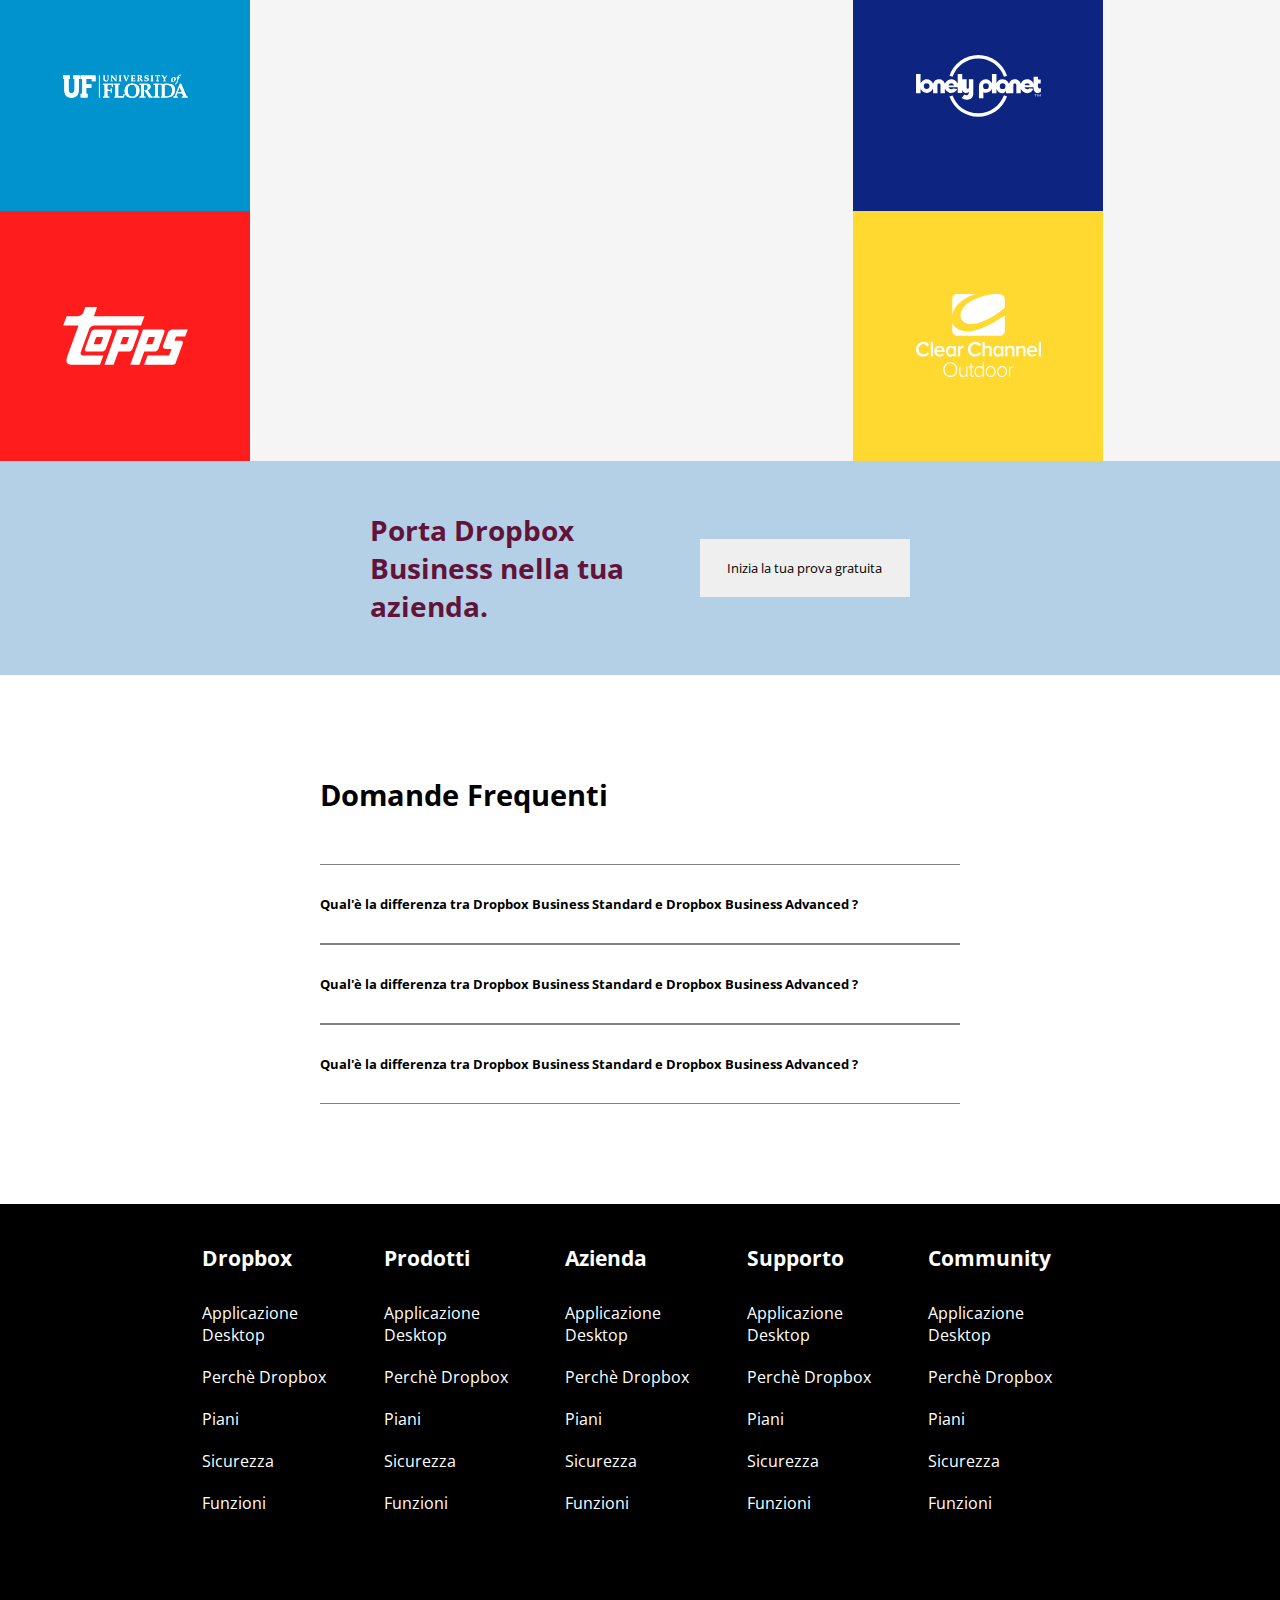
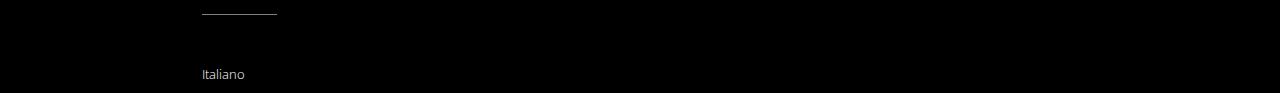
==== commit 112865ad: "Footer Commit" ====
--- a/index.html
+++ b/index.html
@@ -428,7 +428,66 @@
     <!-- /#site-main -->
 
     <footer id="site-footer">
-
+        <div class="footer-bg-container">
+            <div class="footer-container flex large-container m-auto p-10">
+                <div class="footer-list">
+                    <ul class="dropbox-list">
+                        <li class="footer-title-item">Dropbox</li>
+                        <li><a href="#">Applicazione Desktop</a></li>
+                        <li><a href="#">Perchè Dropbox</a></li>
+                        <li><a href="#">Piani</a></li>
+                        <li><a href="#">Sicurezza</a></li>
+                        <li><a href="#">Funzioni</a></li>
+                    </ul>
+                    <div class="line-break-footer"></div>
+                    <div class="lang"><i class="fa-solid fa-earth-americas"></i> Italiano <i
+                            class="fa-solid fa-caret-up"></i></div>
+                </div>
+                <div class="footer-list">
+                    <ul>
+                        <li class="footer-title-item">Prodotti</li>
+                        <li><a href="#">Applicazione Desktop</a></li>
+                        <li><a href="#">Perchè Dropbox</a></li>
+                        <li><a href="#">Piani</a></li>
+                        <li><a href="#">Sicurezza</a></li>
+                        <li><a href="#">Funzioni</a></li>
+                    </ul>
+                </div>
+                <div class="footer-list">
+                    <ul>
+                        <li class="footer-title-item">Azienda</li>
+                        <li><a href="#">Applicazione Desktop</a></li>
+                        <li><a href="#">Perchè Dropbox</a></li>
+                        <li><a href="#">Piani</a></li>
+                        <li><a href="#">Sicurezza</a></li>
+                        <li><a href="#">Funzioni</a></li>
+                    </ul>
+                </div>
+                <div class="footer-list">
+                    <ul>
+                        <li class="footer-title-item">Supporto</li>
+                        <li><a href="#">Applicazione Desktop</a></li>
+                        <li><a href="#">Perchè Dropbox</a></li>
+                        <li><a href="#">Piani</a></li>
+                        <li><a href="#">Sicurezza</a></li>
+                        <li><a href="#">Funzioni</a></li>
+                    </ul>
+                </div>
+                <div class="footer-list">
+                    <ul>
+                        <li class="footer-title-item">Community</li>
+                        <li><a href="#">Applicazione Desktop</a></li>
+                        <li><a href="#">Perchè Dropbox</a></li>
+                        <li><a href="#">Piani</a></li>
+                        <li><a href="#">Sicurezza</a></li>
+                        <li><a href="#">Funzioni</a></li>
+                    </ul>
+                </div>
+
+
+            </div>
+
+        </div>
     </footer>
     <!-- /#site-footer -->
 </body>
--- a/assets/css/style.css
+++ b/assets/css/style.css
@@ -85,6 +85,7 @@
     width: 50%;
 }
 
+/*/Width*/
 .button {
     background-color: var(--button-color);
     color: var(--lighter-color);
@@ -102,7 +103,11 @@
     margin-bottom: 100px;
 }
 
-/*/Width*/
+body {
+    width: 100%;
+    margin: auto;
+}
+
 
 /*#endregion Utilities*/
 /*#region Header*/
@@ -532,4 +537,55 @@
 
 /*#endregion Main*/
 /*#region Footer*/
+
+.footer-bg-container {
+    background-color: var(--dark-color);
+}
+
+.footer-container {
+    justify-content: space-between;
+    gap: 2rem;
+}
+
+.footer-list {
+    flex-grow: 1;
+}
+
+.footer-list>ul {
+    list-style-type: none;
+}
+
+.footer-title-item {
+    font-weight: bold;
+    font-size: 1.3rem;
+    margin: 30px 0;
+}
+
+.footer-list li a {
+    text-decoration: none;
+}
+
+.footer-list ul li,
+.footer-list ul li a,
+.lang {
+    color: var(--lighter-color);
+}
+
+.footer-list ul li a:hover {
+    font-size: 1.2rem;
+    color: var(--light-color);
+}
+
+.line-break-footer {
+    border-bottom: 1px solid var(--light-color);
+    margin: 100px 0 50px 0;
+    width: 50%;
+
+}
+
+.lang {
+    font-size: 0.8rem;
+    font-weight: lighter;
+}
+
 /*#endregion Footer*/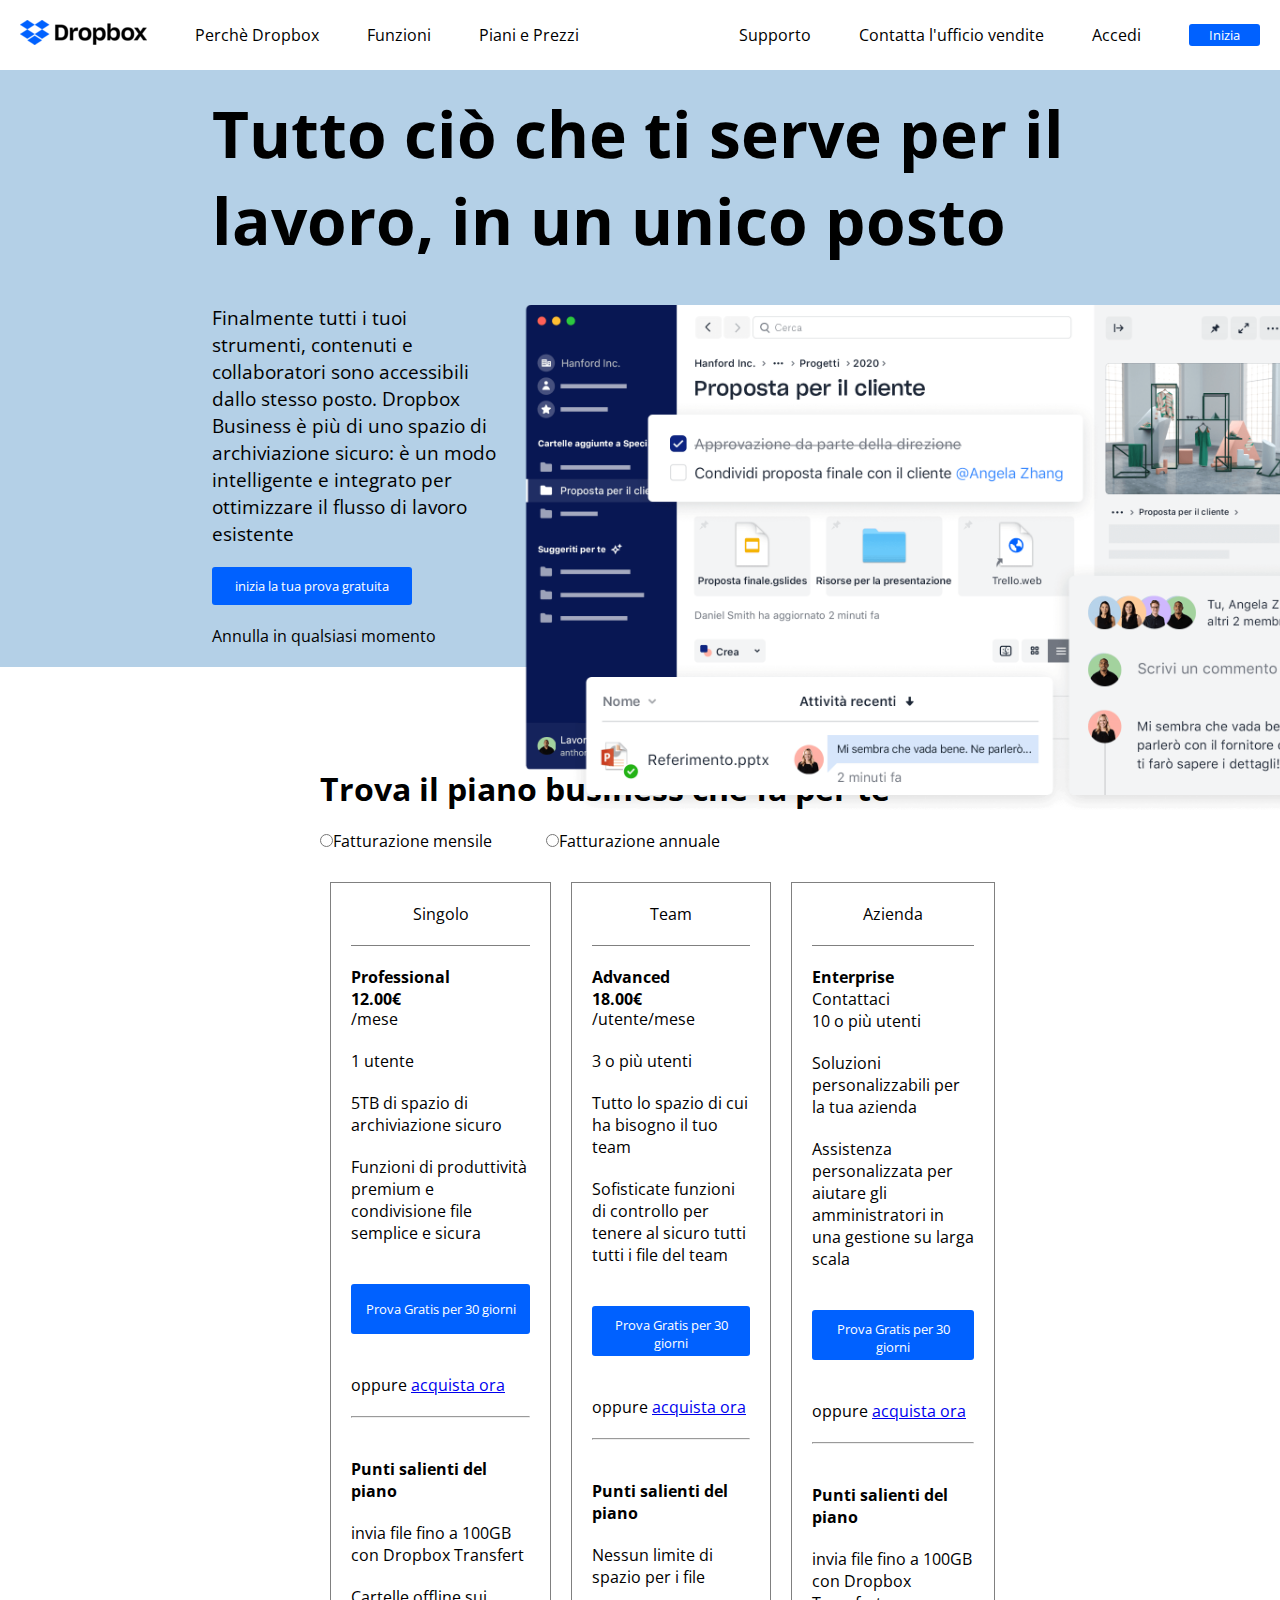
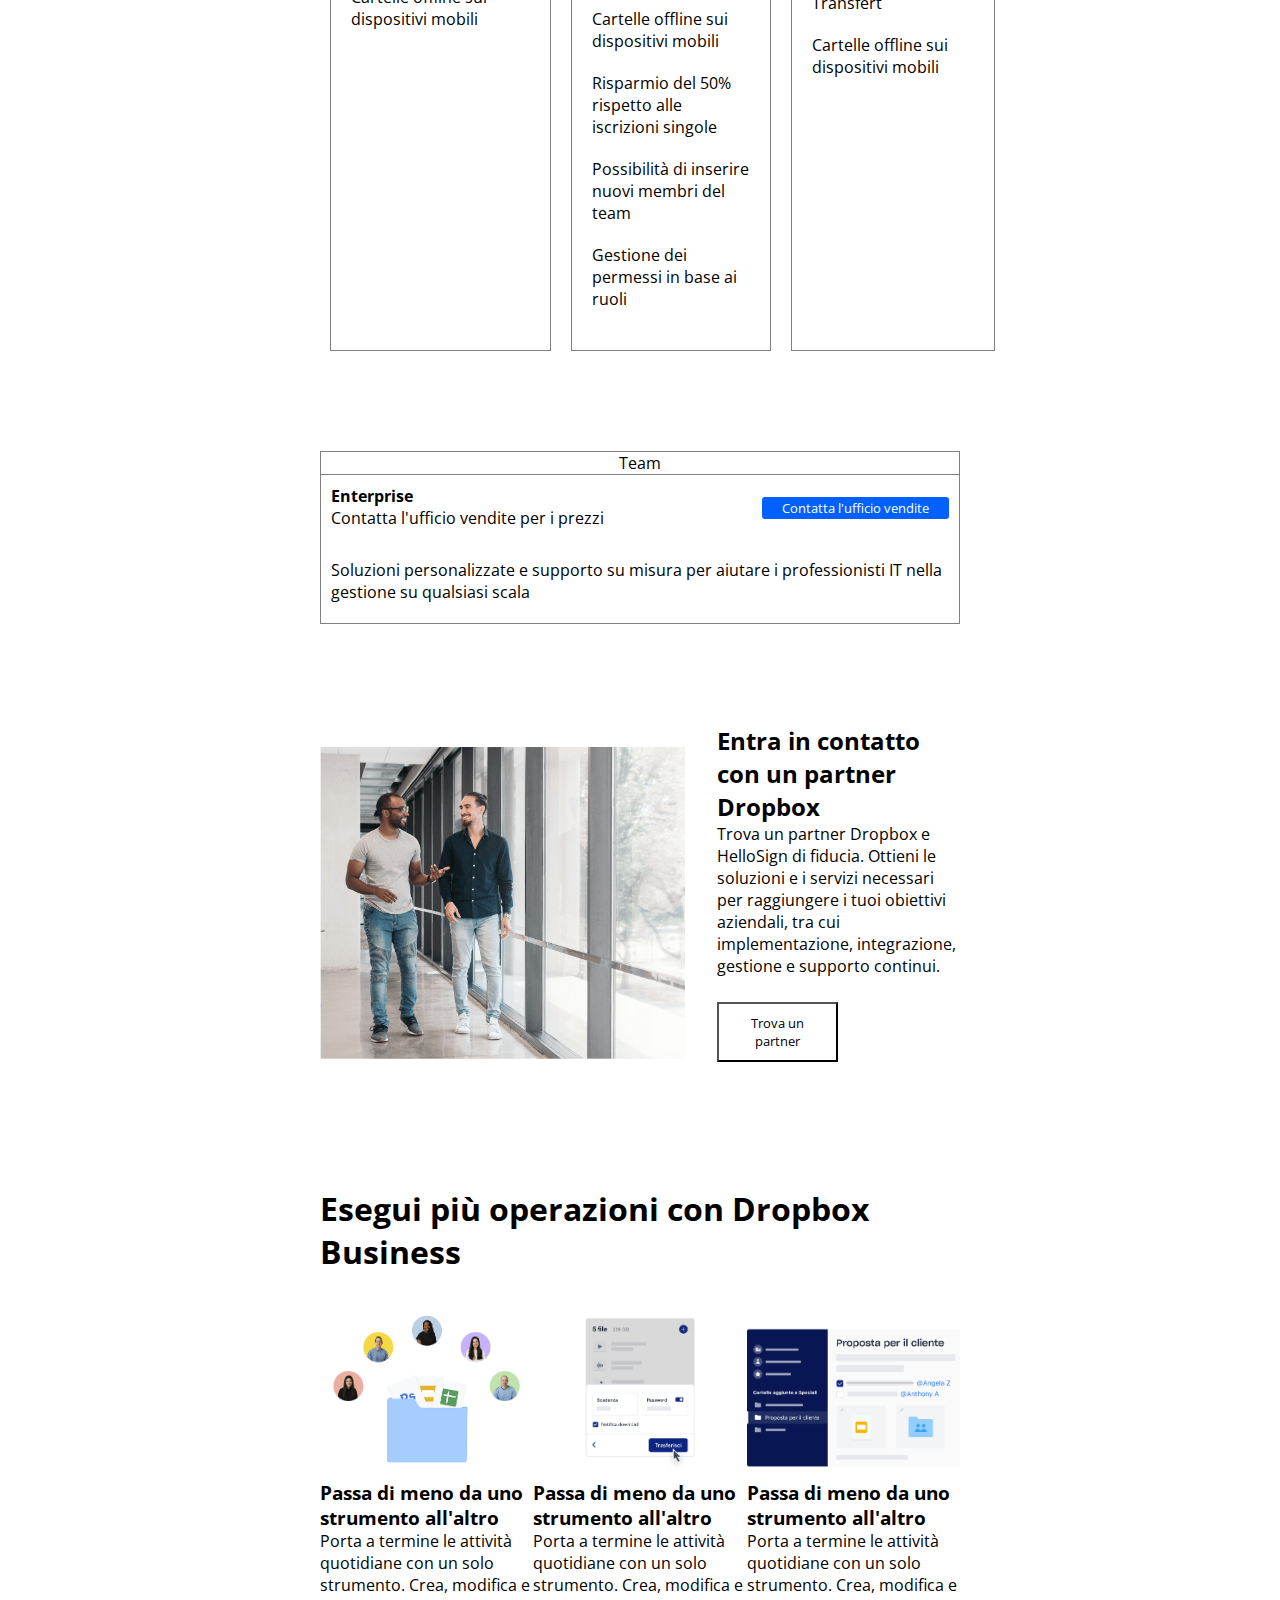
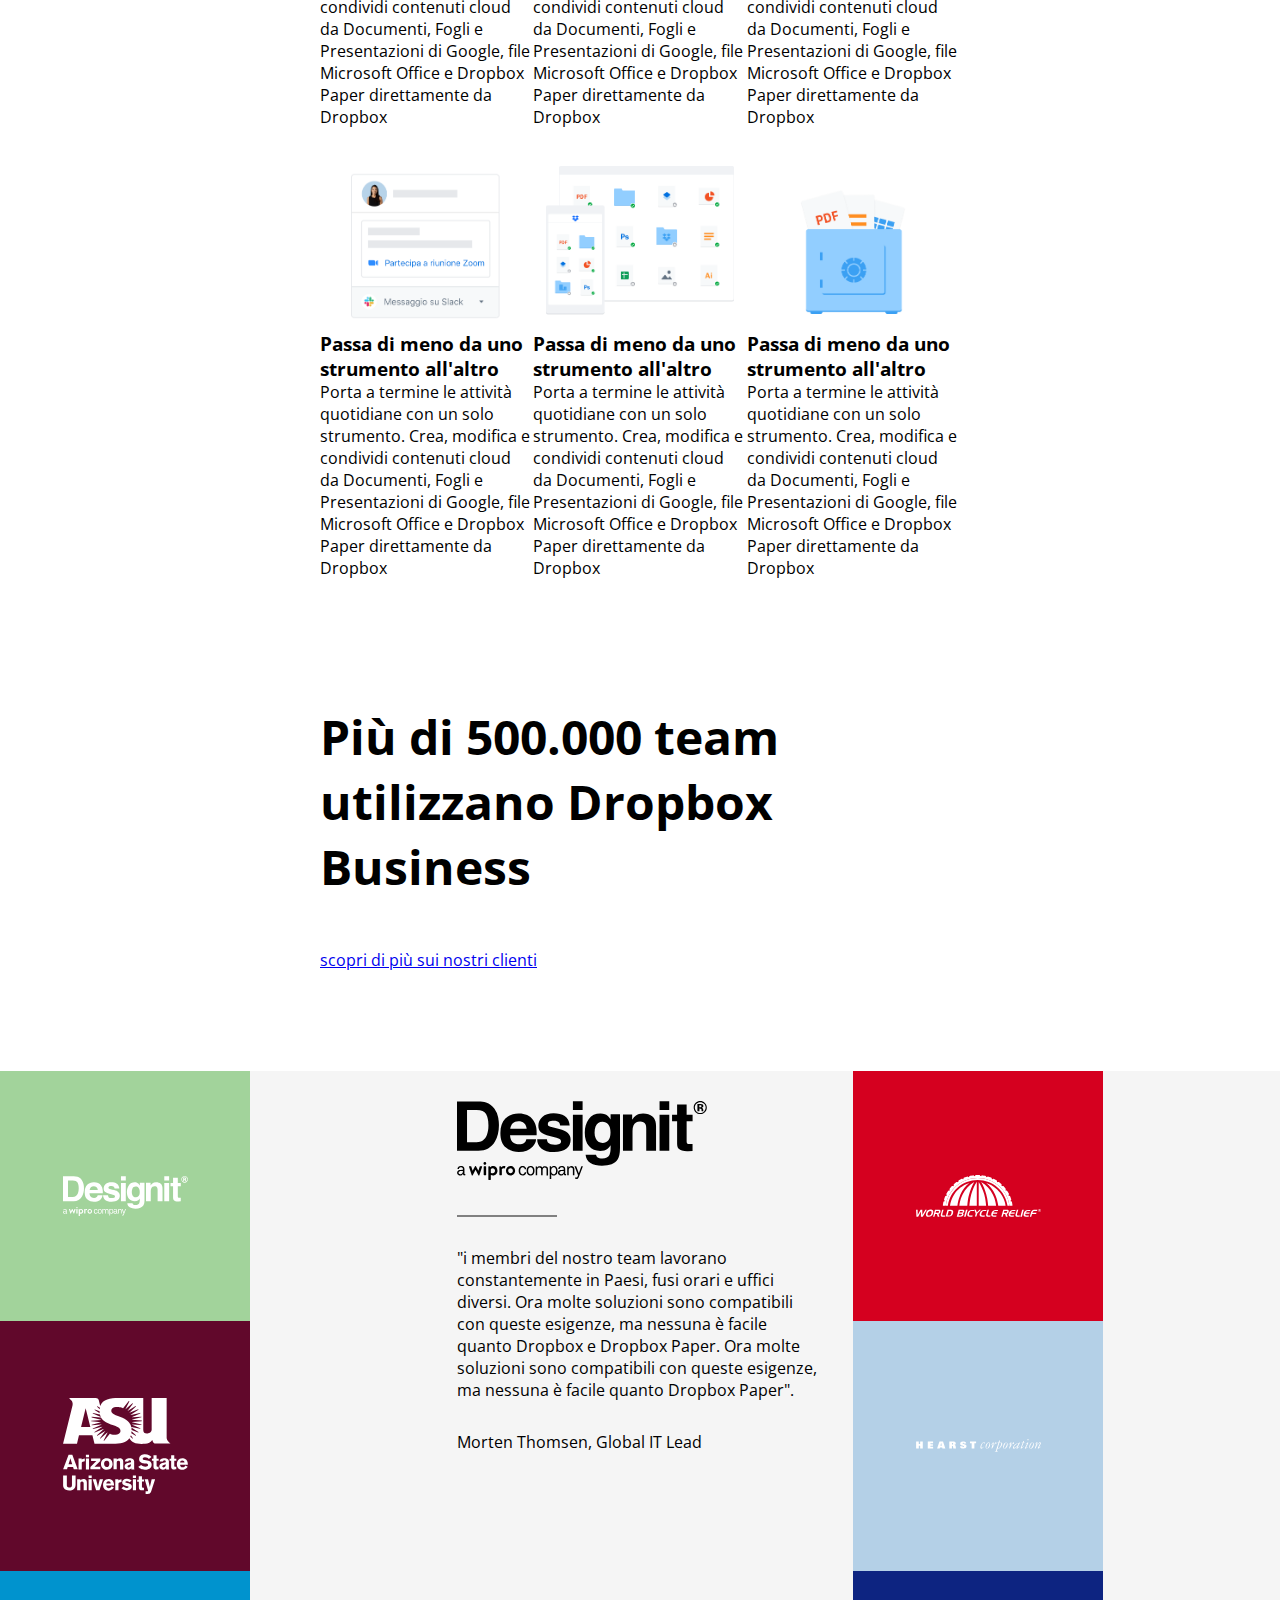
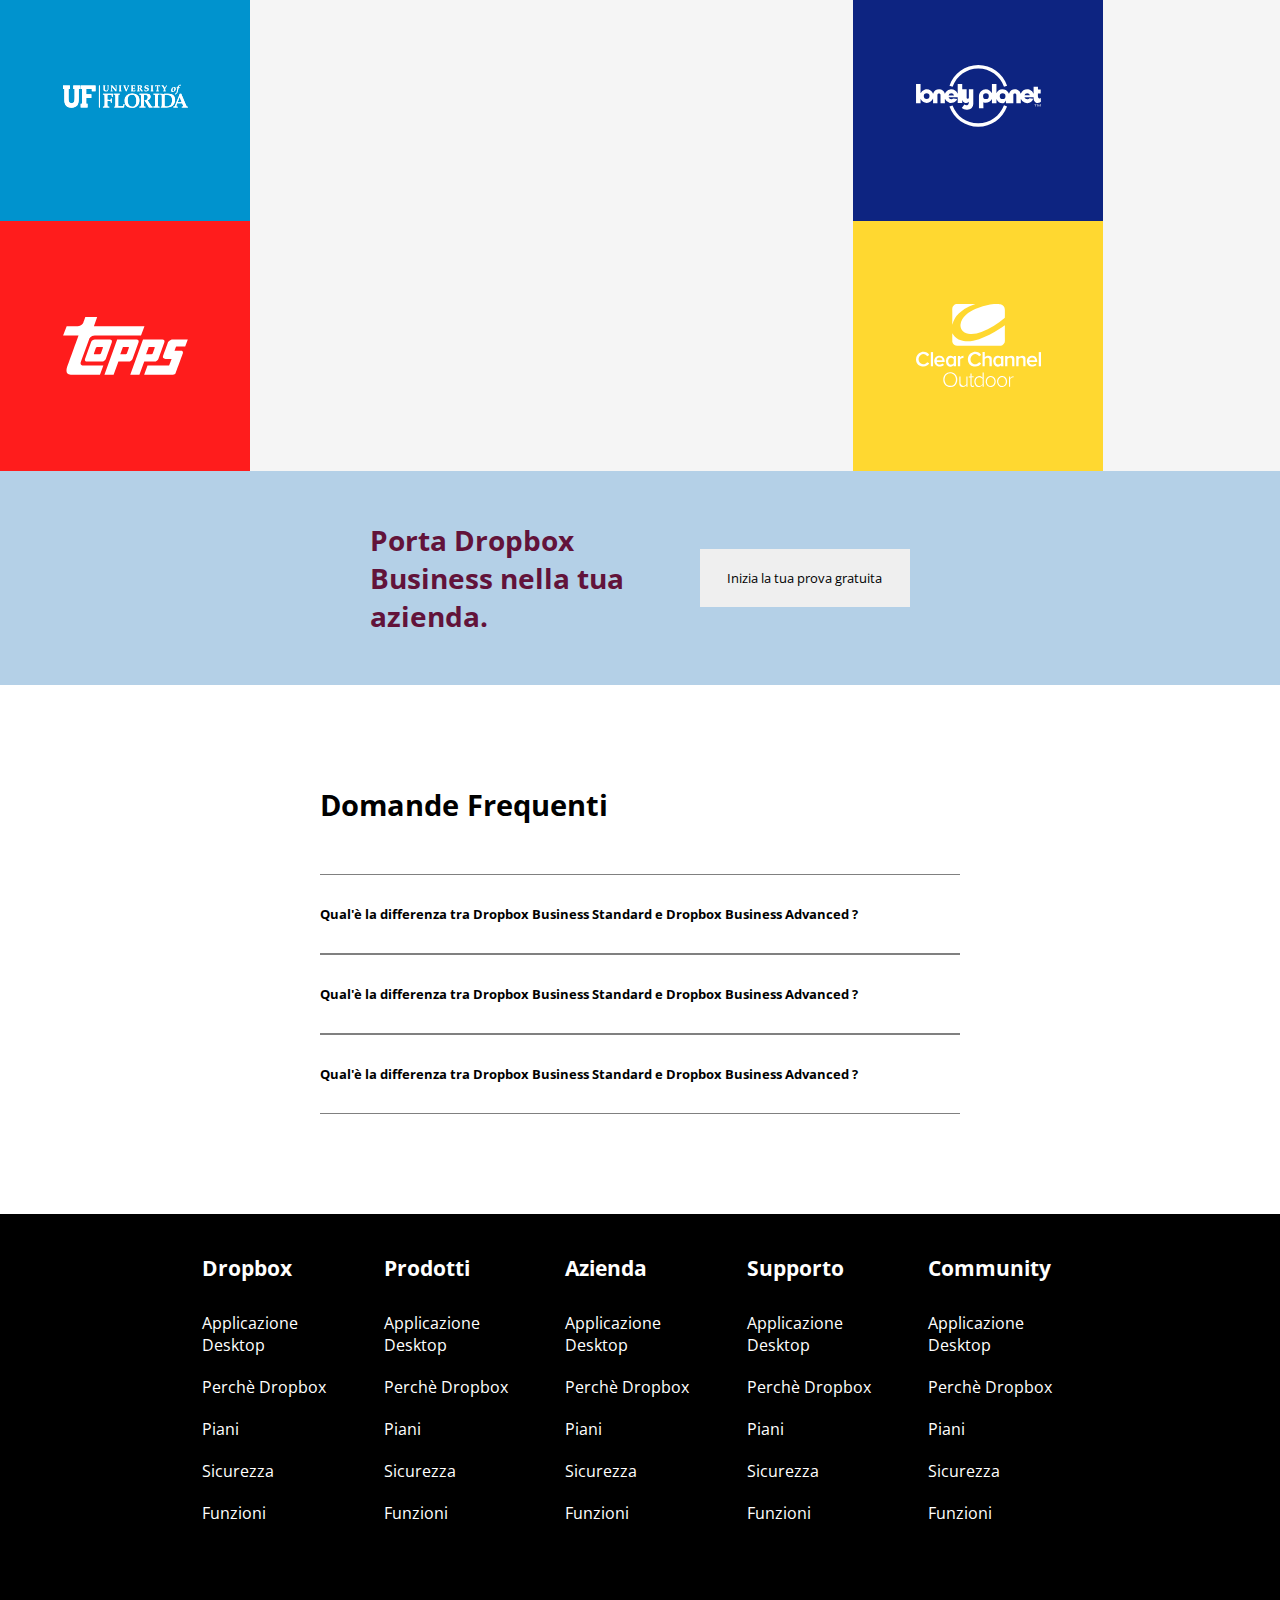
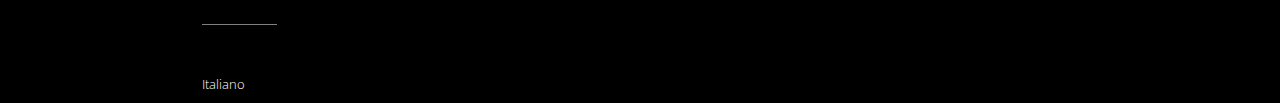
==== commit e06c6b5f: "Final Commit + Comments" ====
--- a/index.html
+++ b/index.html
@@ -35,6 +35,7 @@
 
         </div>
     </header>
+
     <!-- /#site-header -->
 
     <main id="site-main">
@@ -64,6 +65,7 @@
 
             </div>
         </section>
+
         <section class="plans-container small-container section-separator col-12 m-auto"><!--plans section-->
             <h2>Trova il piano business che fa per te</h2>
             <span class="sub sub-monthly"><input type="radio">Fatturazione mensile</span>
@@ -99,7 +101,9 @@
                                         oppure <a href="#">acquista ora</a>
                                     </span>
                                 </li>
-                                <hr>
+                                <li>
+                                    <hr>
+                                </li>
                             </ul>
                         </div>
                         <div class="card-bot">
@@ -138,7 +142,9 @@
                                         oppure <a href="#">acquista ora</a>
                                     </span>
                                 </li>
-                                <hr>
+                                <li>
+                                    <hr>
+                                </li>
                             </ul>
                         </div>
                         <div class="card-bot">
@@ -180,7 +186,9 @@
                                         oppure <a href="#">acquista ora</a>
                                     </span>
                                 </li>
-                                <hr>
+                                <li>
+                                    <hr>
+                                </li>
                                 <!--Ho utilizzato anche la line break di HTML invece del DIV per mostrare le varie opzioni-->
                             </ul>
                         </div>
@@ -197,7 +205,9 @@
                 </div>
             </div>
         </section>
-        <section class="enterprise-container small-container section-separator m-auto"><!--enterprise section-->
+
+        <section class="enterprise-container small-container section-separator m-auto">
+            <!--enterprise section-->
             <div class="enterprise-logo">
                 <i class="fa-solid fa-building"></i> Team
             </div>
@@ -214,7 +224,8 @@
                 qualsiasi scala</p>
         </section>
 
-        <section class="partner-section-container flex small-container section-separator m-auto"> <!--partner-section-->
+        <section class="partner-section-container flex small-container section-separator m-auto">
+            <!--partner-section-->
             <div class="partner-section-container-left">
                 <img src="./assets/img/partner.png" alt="Fandom">
             </div>
@@ -235,7 +246,7 @@
                 <div class="flex top-bottom">
                     <div class="db-top-container">
                         <div class="db-card">
-                            <img src="./assets/img/business-feature-switching-tools.png">
+                            <img src="./assets/img/business-feature-switching-tools.png" alt="Business feature">
 
                         </div>
                     </div>
@@ -255,7 +266,7 @@
                 <div class="flex top-bottom">
                     <div class="db-top-container flex">
                         <div class="db-card">
-                            <img src="./assets/img/business-feature-send-files-it.png">
+                            <img src="./assets/img/business-feature-send-files-it.png" alt="Business feature">
 
                         </div>
                     </div>
@@ -275,7 +286,7 @@
                 <div class="flex top-bottom">
                     <div class="db-top-container flex">
                         <div class="db-card">
-                            <img src="./assets/img/business-feature-coordinate-it.png">
+                            <img src="./assets/img/business-feature-coordinate-it.png" alt="Business feature">
 
                         </div>
                     </div>
@@ -295,7 +306,7 @@
                 <div class="flex top-bottom">
                     <div class="db-top-container flex">
                         <div class="db-card">
-                            <img src="./assets/img/business-feature-integrations-it.png">
+                            <img src="./assets/img/business-feature-integrations-it.png" alt="Business feature">
 
                         </div>
                     </div>
@@ -315,7 +326,7 @@
                 <div class="flex top-bottom">
                     <div class="db-top-container flex">
                         <div class="db-card">
-                            <img src="./assets/img/business-feature-multi-device.png">
+                            <img src="./assets/img/business-feature-multi-device.png" alt="Business feature">
 
                         </div>
                     </div>
@@ -335,7 +346,7 @@
                 <div class="flex top-bottom">
                     <div class="db-top-container flex">
                         <div class="db-card">
-                            <img src="./assets/img/business-feature-security.png">
+                            <img src="./assets/img/business-feature-security.png" alt="Business feature">
 
                         </div>
                     </div>
@@ -361,8 +372,8 @@
             <a href="#">scopri di più sui nostri clienti</a>
         </section>
 
-
-        <section class="logo-section col-12 flex"><!--Logos Section-->
+        <section class="logo-section col-12 flex">
+            <!--Logos Section-->
             <div class="logo-container-left col-4 flex">
                 <div class="logo designit"><img src="./assets/img/designit.svg" alt="designit"></div>
                 <div class="logo asu"><img src="./assets/img/arizona_state_university.svg"
@@ -393,8 +404,7 @@
 
         </section>
 
-
-        <section class="dropbox-business-trial-section section-separator"><!-- db-trial section -->
+        <section class="dropbox-business-trial-section section-separator"><!--db-trial Section-->
             <div class="db-trial flex small-container m-auto">
                 <div class="db-trial-title ">
                     <h3>Porta Dropbox Business nella tua azienda.</h3>
@@ -425,6 +435,7 @@
             </div>
         </section>
     </main>
+
     <!-- /#site-main -->
 
     <footer id="site-footer">
@@ -489,6 +500,7 @@
 
         </div>
     </footer>
+
     <!-- /#site-footer -->
 </body>
 
--- a/assets/css/style.css
+++ b/assets/css/style.css
@@ -568,6 +568,7 @@
 .footer-list ul li,
 .footer-list ul li a,
 .lang {
+    /*White Text on LIST ITEM*/
     color: var(--lighter-color);
 }
 
@@ -580,10 +581,10 @@
     border-bottom: 1px solid var(--light-color);
     margin: 100px 0 50px 0;
     width: 50%;
-
 }
 
 .lang {
+    /*LINGUE*/
     font-size: 0.8rem;
     font-weight: lighter;
 }
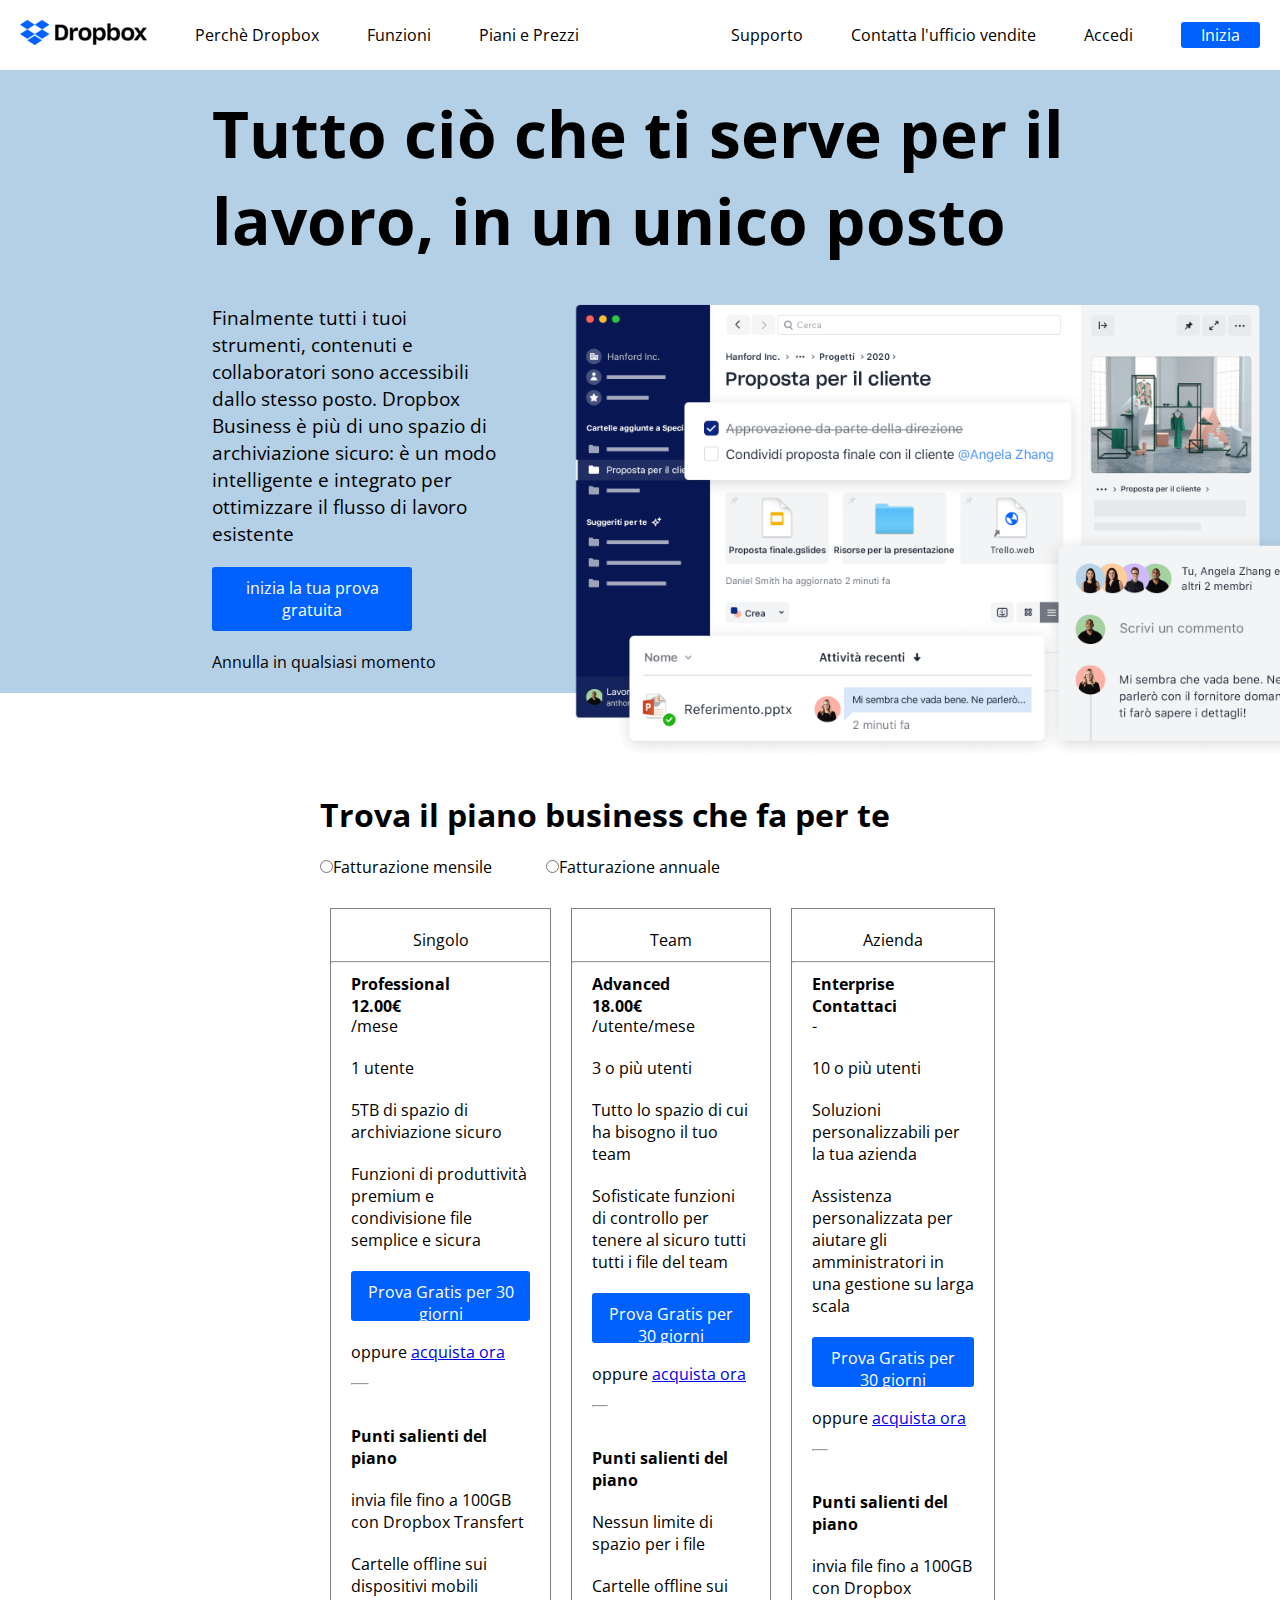
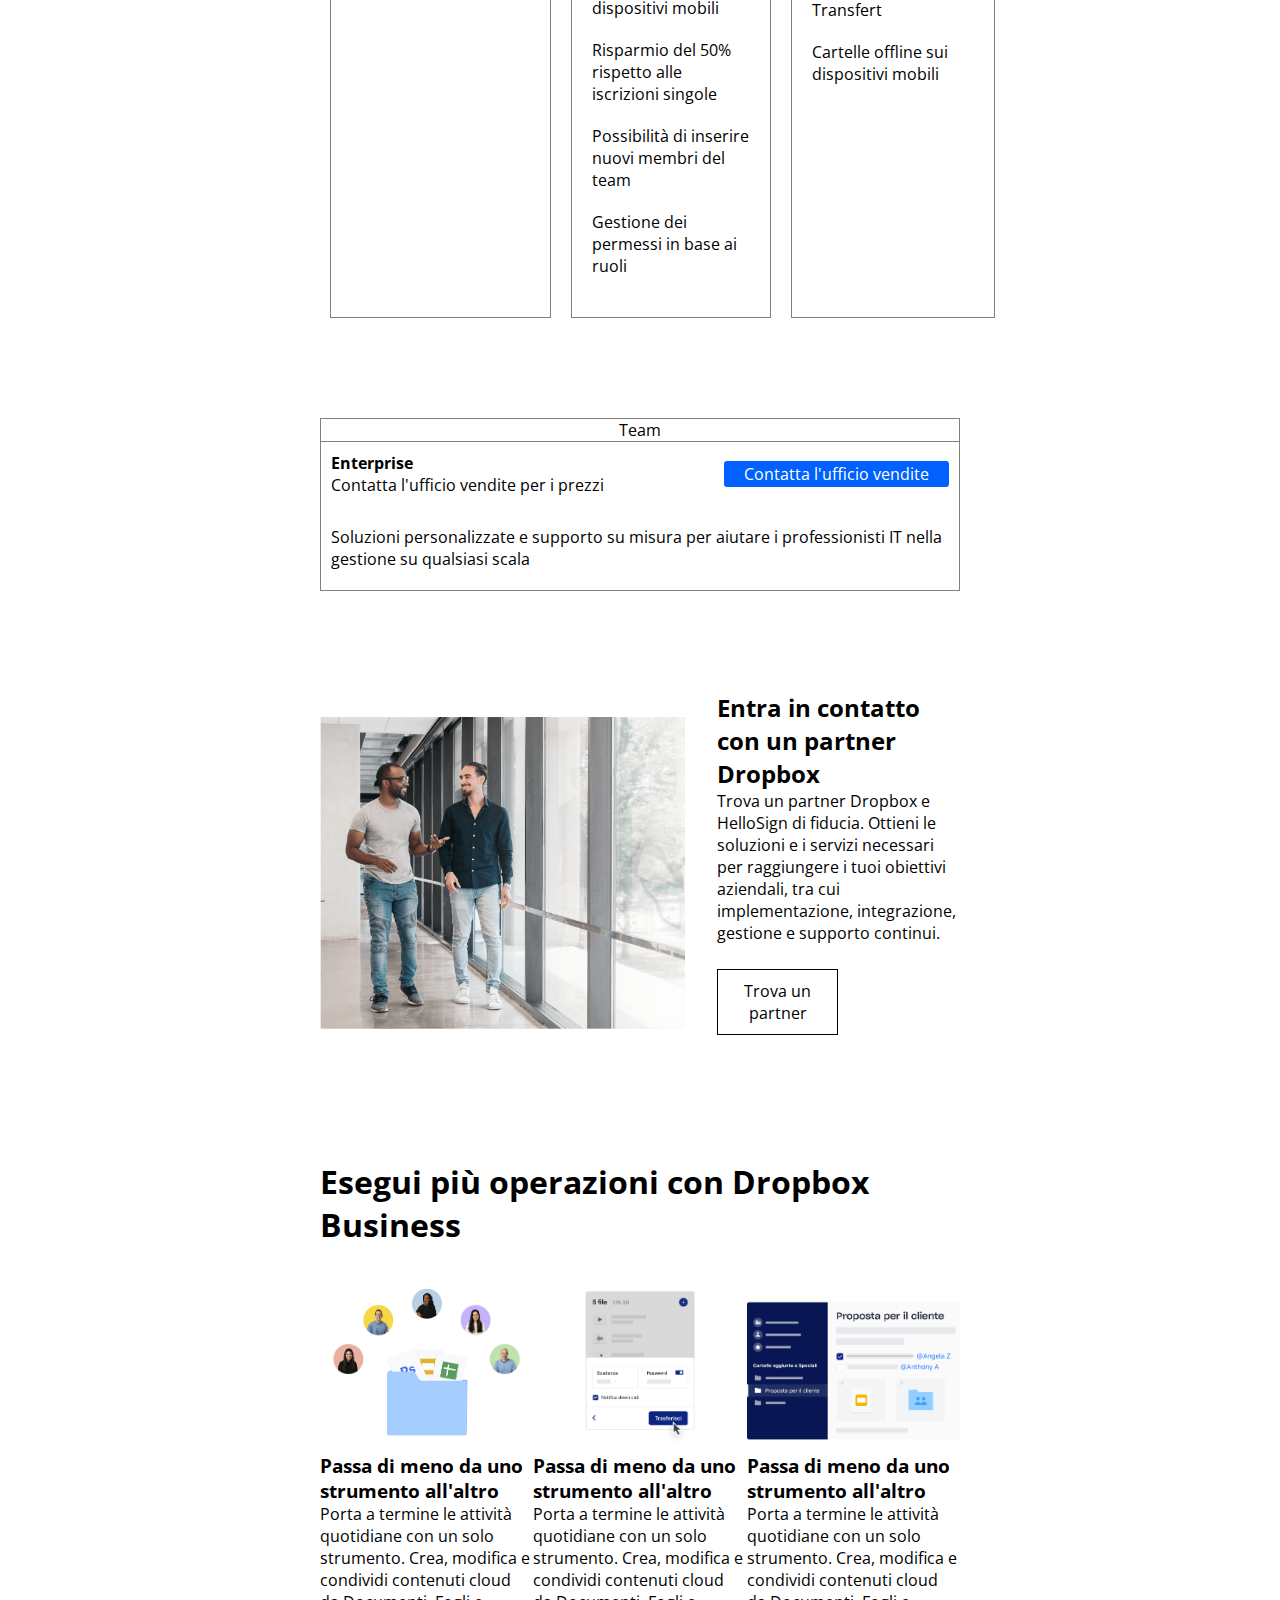
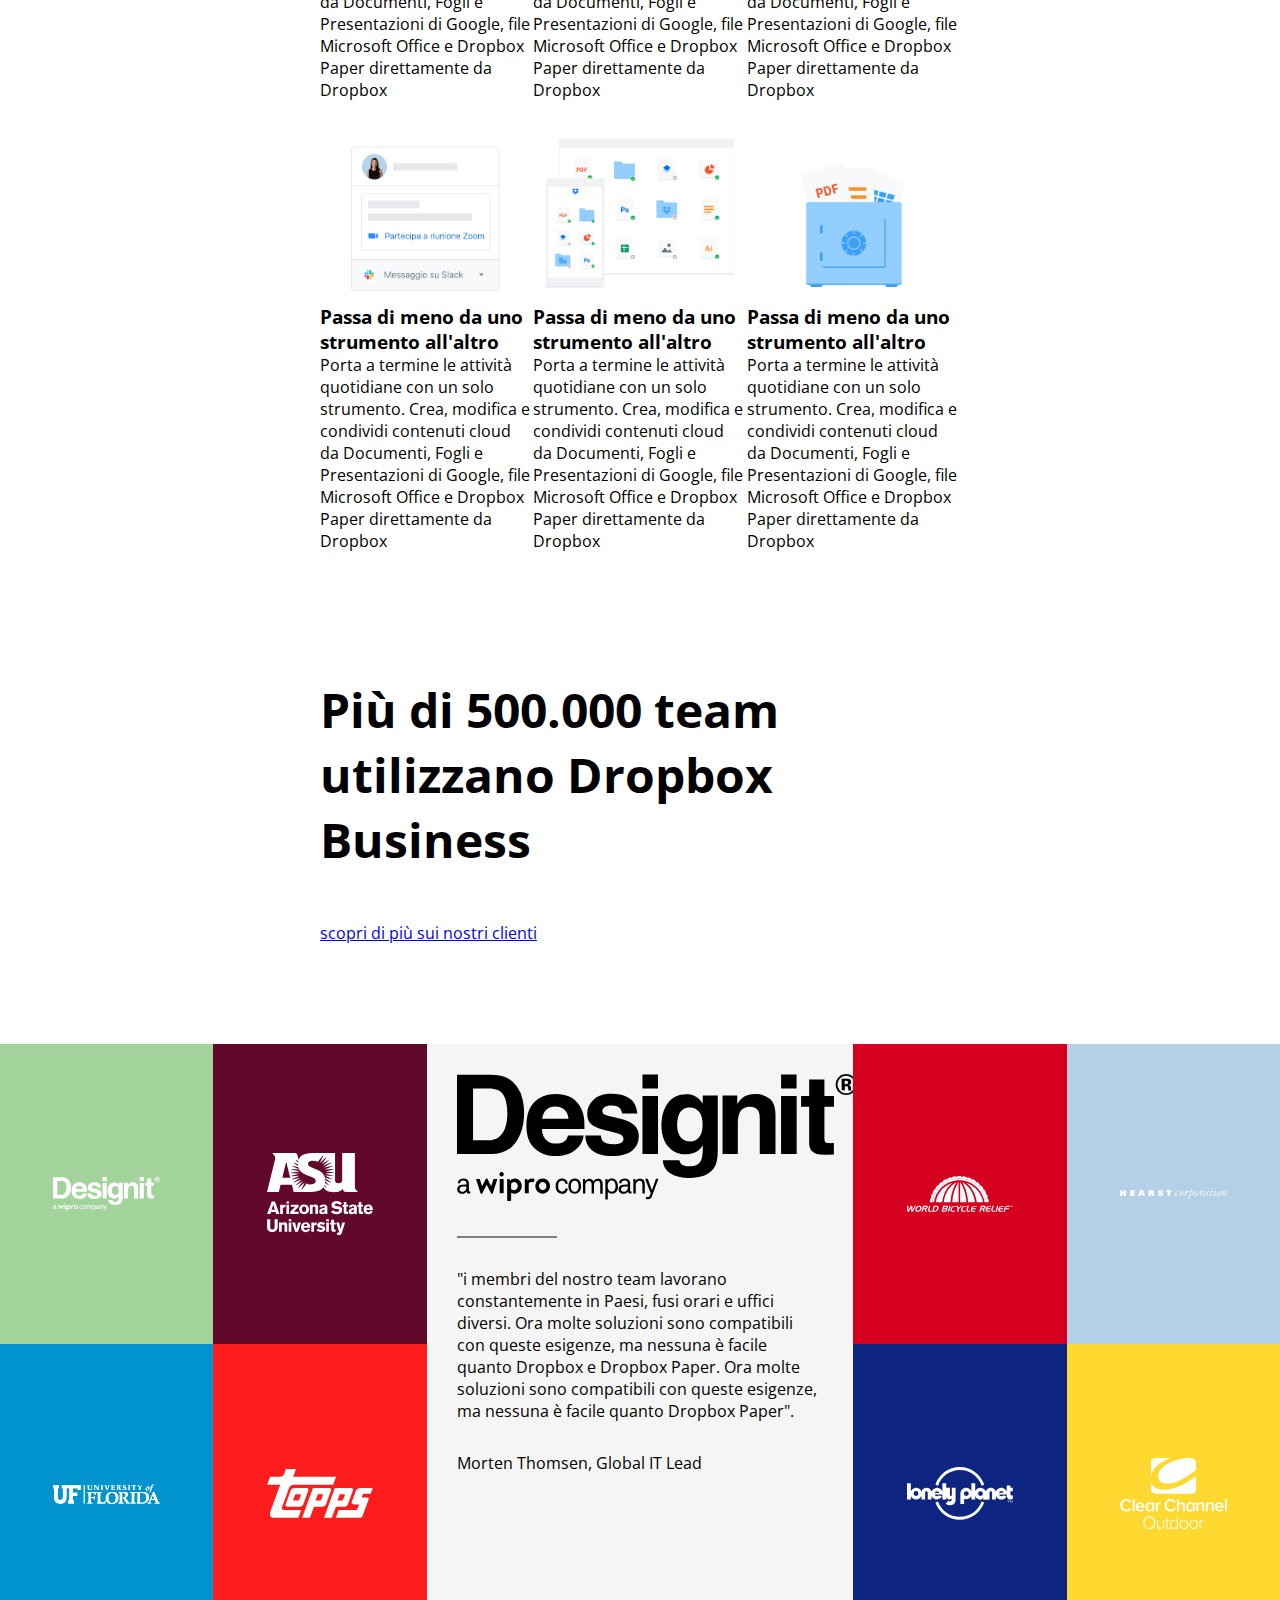
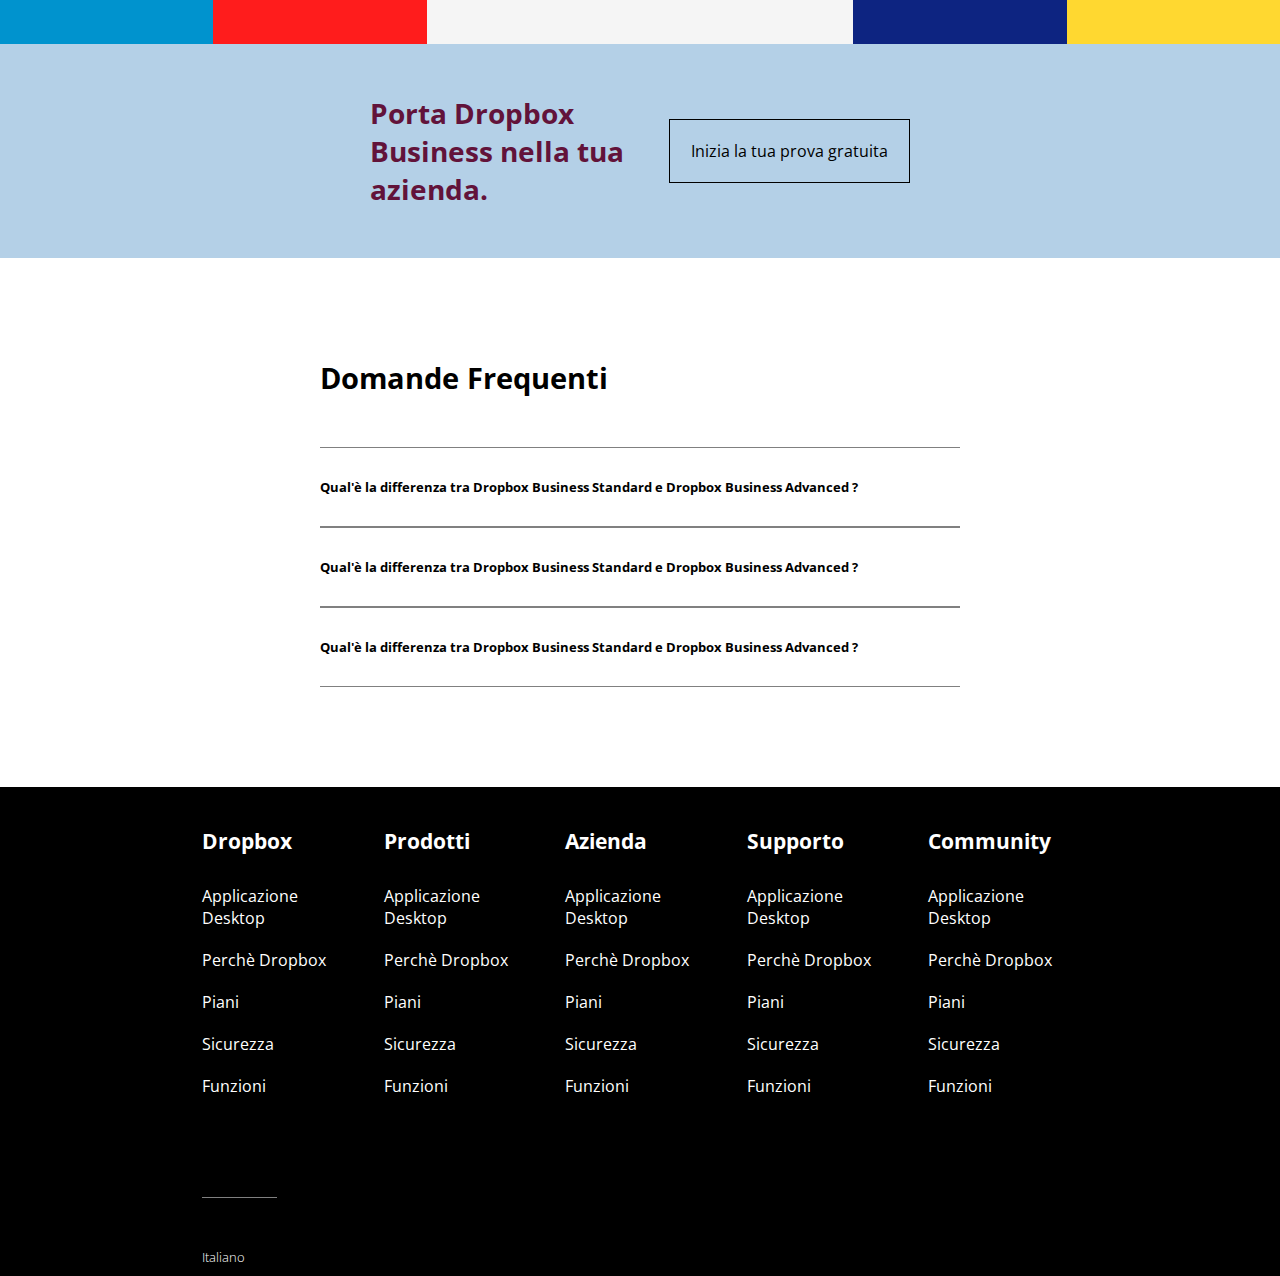
==== commit a5d274c5: "Buttons + Cards + Logos Fix" ====
--- a/index.html
+++ b/index.html
@@ -28,7 +28,7 @@
                 <a href="#">Supporto</a>
                 <a href="#">Contatta l'ufficio vendite</a>
                 <a href="#">Accedi</a>
-                <button class="start-button button">Inizia</button>
+                <div class="start-button button">Inizia</div>
 
             </div>
 
@@ -49,7 +49,7 @@
                         posto. Dropbox Business è più di uno spazio di archiviazione sicuro: è un modo intelligente e
                         integrato per ottimizzare il flusso di lavoro esistente
                     </p>
-                    <button class="button free-trial-button m-auto">inizia la tua prova gratuita</button>
+                    <div class="button free-trial-button m-auto">inizia la tua prova gratuita</div>
                     <div>
                         <a href="#">Annulla in qualsiasi momento</a>
                     </div>
@@ -59,7 +59,7 @@
                 </div>
                 <div class="right-trial-container-bottom flex jumbo-right "> <!--Jumbo RIGHT-->
                     <div class="trial-container-img absolute">
-                        <img class="absolute" src="./assets/img/jumbo.png" alt="Client Proposal">
+                        <img class="absolute jumbo-img" src="./assets/img/jumbo.png" alt="Client Proposal">
                     </div>
                 </div>
 
@@ -76,7 +76,7 @@
                     <div class="card col-4">
                         <div class="card-top">
                             <div class="category"><i class="fa-solid fa-user"></i>Singolo</div>
-                            <div class="line-break-card-top"></div>
+                            <hr>
                             <div class="plan-details-container">
                                 <h4>Professional</h4>
                             </div>
@@ -94,7 +94,7 @@
                                     condivisione
                                     file
                                     semplice e sicura</li>
-                                <li> <button class="button p-10 free-trial-button">Prova Gratis per 30 giorni</button>
+                                <li> <div class="button free-trial-button">Prova Gratis per 30 giorni</div>
                                 </li>
                                 <li>
                                     <span class="buy-now">
@@ -102,7 +102,7 @@
                                     </span>
                                 </li>
                                 <li>
-                                    <hr>
+                                    <hr><!--Potevo usare un div con il border 1px solid (COLOR)-->
                                 </li>
                             </ul>
                         </div>
@@ -118,7 +118,7 @@
                     <div class="card col-4">
                         <div class="card-top">
                             <div class="category"><i class="fa-solid fa-users"></i>Team</div>
-                            <div class="line-break-card-top"></div>
+                            <hr><!--Potevo usare un div con il border 1px solid (COLOR)-->
                             <div class="plan-details-container">
                                 <h4>Advanced</h4>
                             </div>
@@ -135,7 +135,7 @@
                                 <li><i class="fa-solid fa-share-nodes"> </i> Sofisticate funzioni di controllo per
                                     tenere
                                     al sicuro tutti tutti i file del team</li>
-                                <li> <button class="button p-10 free-trial-button">Prova Gratis per 30 giorni</button>
+                                <li> <div class="button free-trial-button">Prova Gratis per 30 giorni</div>
                                 </li>
                                 <li>
                                     <span class="buy-now">
@@ -163,15 +163,15 @@
                     <div class="card col-4">
                         <div class="card-top">
                             <div class="category"><i class="fa-solid fa-building"></i> Azienda</div>
-                            <div class="line-break-card-top"></div>
+                            <hr> <!--Potevo usare un div con il border 1px solid (COLOR)-->
                             <div class="plan-details-container">
                                 <h4> Enterprise</h4>
                             </div>
                         </div>
-                        <div class="plan-price-contact">
+                        <div class="plan-price">
                             Contattaci
-
-                        </div>
+                        </div>
+                        <div class="renewal">-</div>
                         <div class="card-mid">
                             <ul class="info">
                                 <li><i class="fa-solid fa-user"></i>10 o più utenti</li>
@@ -179,8 +179,7 @@
                                 </li>
                                 <li><i class="fa-solid fa-share-nodes"> </i> Assistenza personalizzata per aiutare gli
                                     amministratori in una gestione su larga scala</li>
-                                <li> <button class="button p-10 free-trial-button enterprise">Prova Gratis per 30
-                                        giorni</button></li>
+                                <li> <div class="button free-trial-button">Prova Gratis per 30 giorni</div></li>
                                 <li>
                                     <span class="buy-now">
                                         oppure <a href="#">acquista ora</a>
@@ -217,7 +216,7 @@
                     <div> Contatta l'ufficio vendite per i prezzi</div>
                 </div>
                 <div class="enterprise-info-right">
-                    <button class="button p-20"> Contatta l'ufficio vendite</button>
+                    <div class="button p-20"> Contatta l'ufficio vendite</div>
                 </div>
             </div>
             <p> Soluzioni personalizzate e supporto su misura per aiutare i professionisti IT nella gestione su
@@ -234,7 +233,7 @@
                 <p class="section-partner-paragraph"> Trova un partner Dropbox e HelloSign di fiducia. Ottieni le
                     soluzioni e i servizi necessari per raggiungere i tuoi obiettivi aziendali, tra cui implementazione,
                     integrazione, gestione e supporto continui.</p>
-                <button class="partner-button p-10"> Trova un partner</button>
+                <div class="light-button p-10"> Trova un partner</div>
             </div>
         </section>
 
@@ -378,8 +377,8 @@
                 <div class="logo designit"><img src="./assets/img/designit.svg" alt="designit"></div>
                 <div class="logo asu"><img src="./assets/img/arizona_state_university.svg"
                         alt="arizona_state_university"></div>
-                <div class="logo uf"><img src="./assets/img/university_of_florida.svg" alt="university_of_florida">
-                </div>
+                <div class="logo uf"><img src="./assets/img/university_of_florida.svg"
+                            alt="arizona_state_university"></div>
                 <div class="logo topps"><img src="./assets/img/topps.svg" alt="topps"></div>
 
 
@@ -409,7 +408,7 @@
                 <div class="db-trial-title ">
                     <h3>Porta Dropbox Business nella tua azienda.</h3>
                 </div>
-                <button class="db-button p-20">Inizia la tua prova gratuita</button>
+                <div class="light-button p-20">Inizia la tua prova gratuita</div>
             </div>
 
         </section>
--- a/assets/css/style.css
+++ b/assets/css/style.css
@@ -90,9 +90,16 @@
     background-color: var(--button-color);
     color: var(--lighter-color);
     border-radius: 3px;
-    border: 0;
     padding: 2px 20px;
     text-align: center;
+}
+
+.light-button {
+    width: 50%;
+    border: 1px solid var(--dark-color);
+    margin: 25px 0;
+    text-align: center;
+
 }
 
 li {
@@ -206,9 +213,9 @@
     width: 80%;
 }
 
-.jumbo-right img[alt='Client Proposal'] {
-    width: 900px;
-    left: 10%;
+.jumbo-right .jumbo-img {
+    width: 800px;
+    left: 20%;
 
 }
 
@@ -266,35 +273,30 @@
     text-align: center;
 }
 
-.line-break-card-top {
-    border-bottom: 1px solid var(--light-color);
-    margin: 20px 0;
-    width: 100%;
+.card-top>hr {
+    padding: 0 -20px;
+    margin:  10px -20px;
 }
 
 
 .plan-details-container {
     margin-right: 80px;
 }
-
-
 
 .plan-price {
     font-weight: bold;
     height: 20px;
-
-}
-
-.plan-price-contact {
-    margin-bottom: -20px;
-}
-
+}
+
+.plan-price.contact{
+    margin: 30px;
+}
 
 .info {
     list-style: none;
 }
 
-.info>hr {
+.info>li hr {
     width: 10%;
     margin: 10px 0;
 }
@@ -360,12 +362,6 @@
     font-size: 1.5rem;
 }
 
-.partner-button {
-    width: 50%;
-    background-color: var(--lighter-color);
-    margin: 25px 0;
-}
-
 /*Dropbox Business*/
 .dropbox-business-section-container>h2 {
     font-size: 2rem;
@@ -448,8 +444,8 @@
 }
 
 .logo {
-    width: 250px;
-    height: 250px;
+    width: 50%;
+    height: 300px;
     /*Altezza fissa visionata dal terminale per rendere tutto il più proporzionale possibile*/
     display: flex;
     justify-content: center;
@@ -457,8 +453,9 @@
 }
 
 .logo img {
+    width: 50%;
+    max-height: 50%;
     /*svg change color RULE*/
-    width: 50%;
     filter: invert(99%) sepia(9%) saturate(2%) hue-rotate(210deg) brightness(114%) contrast(100%);
 }
 
@@ -466,10 +463,6 @@
     background-color: var(--large-logo-designit);
     padding: 30px;
     flex-direction: column;
-}
-
-.logo-container-mid div>img {
-    width: 250px;
 }
 
 .logo-container-mid>p {
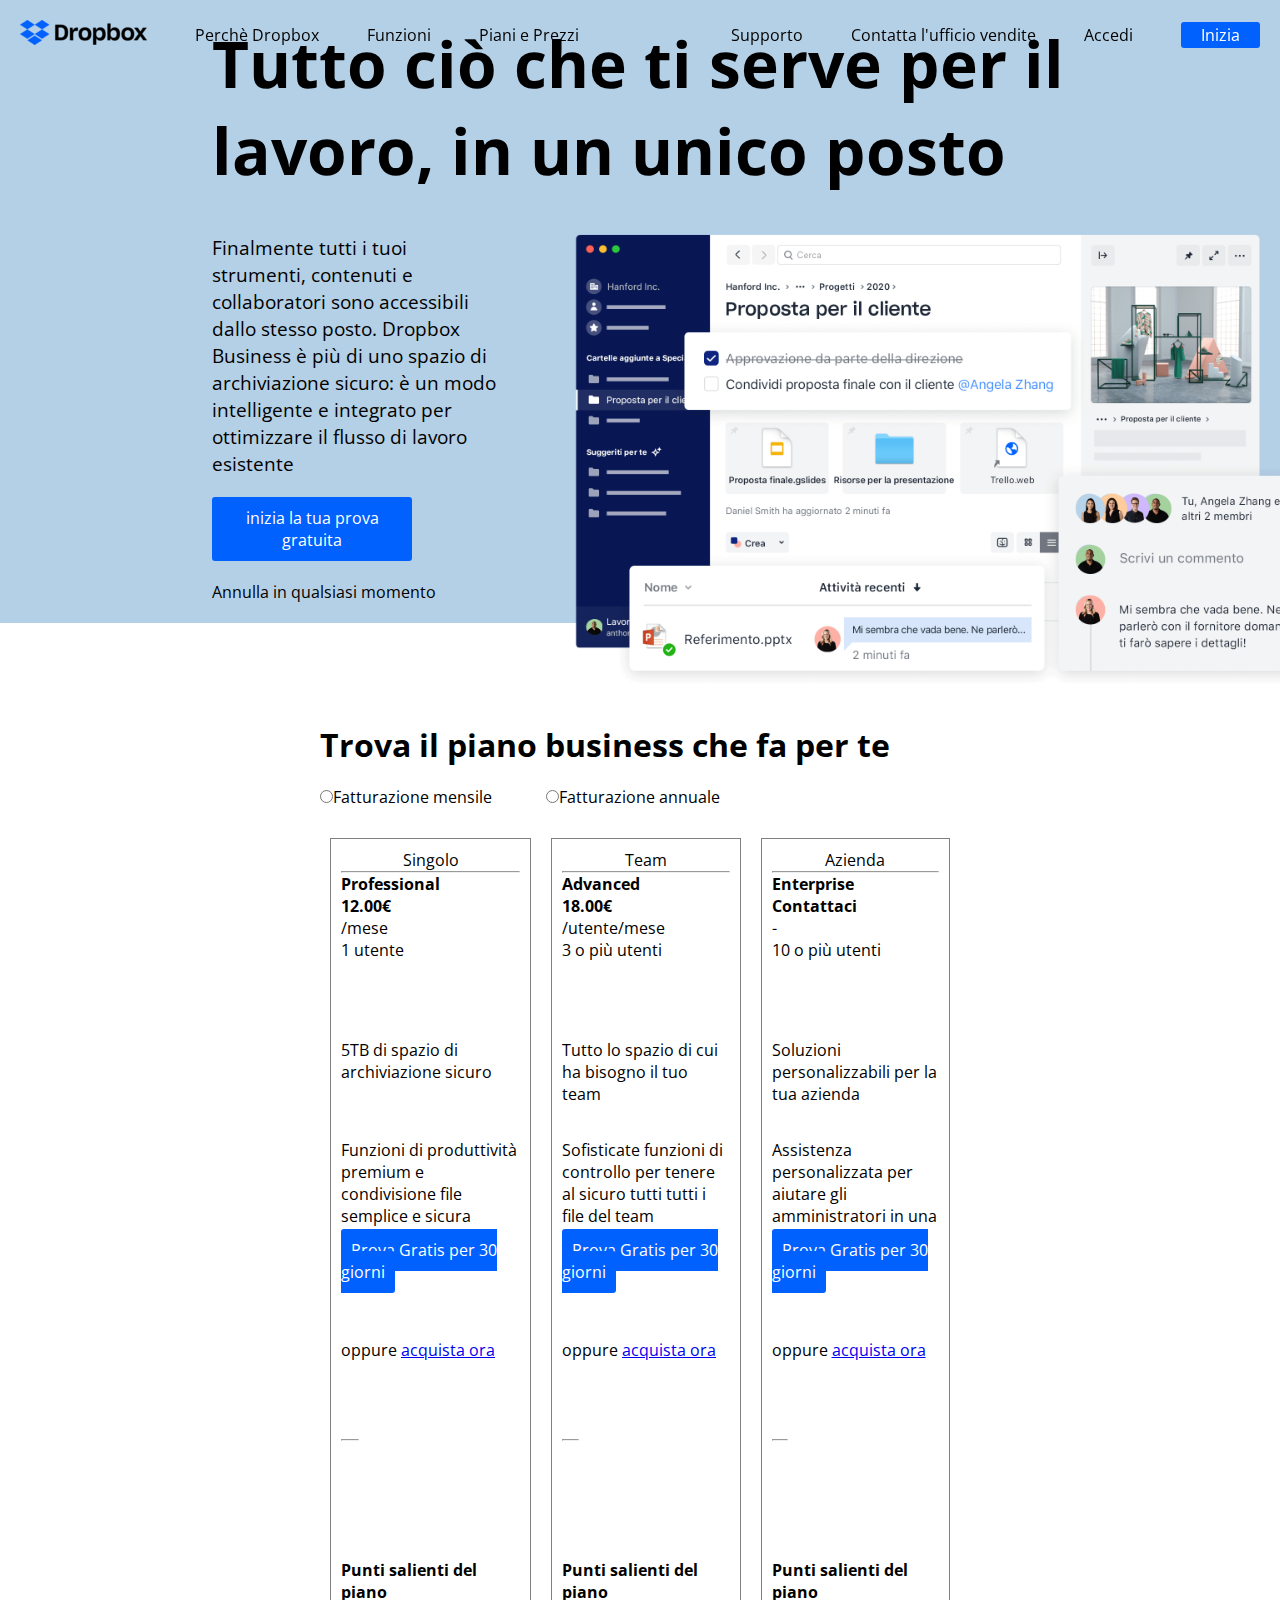
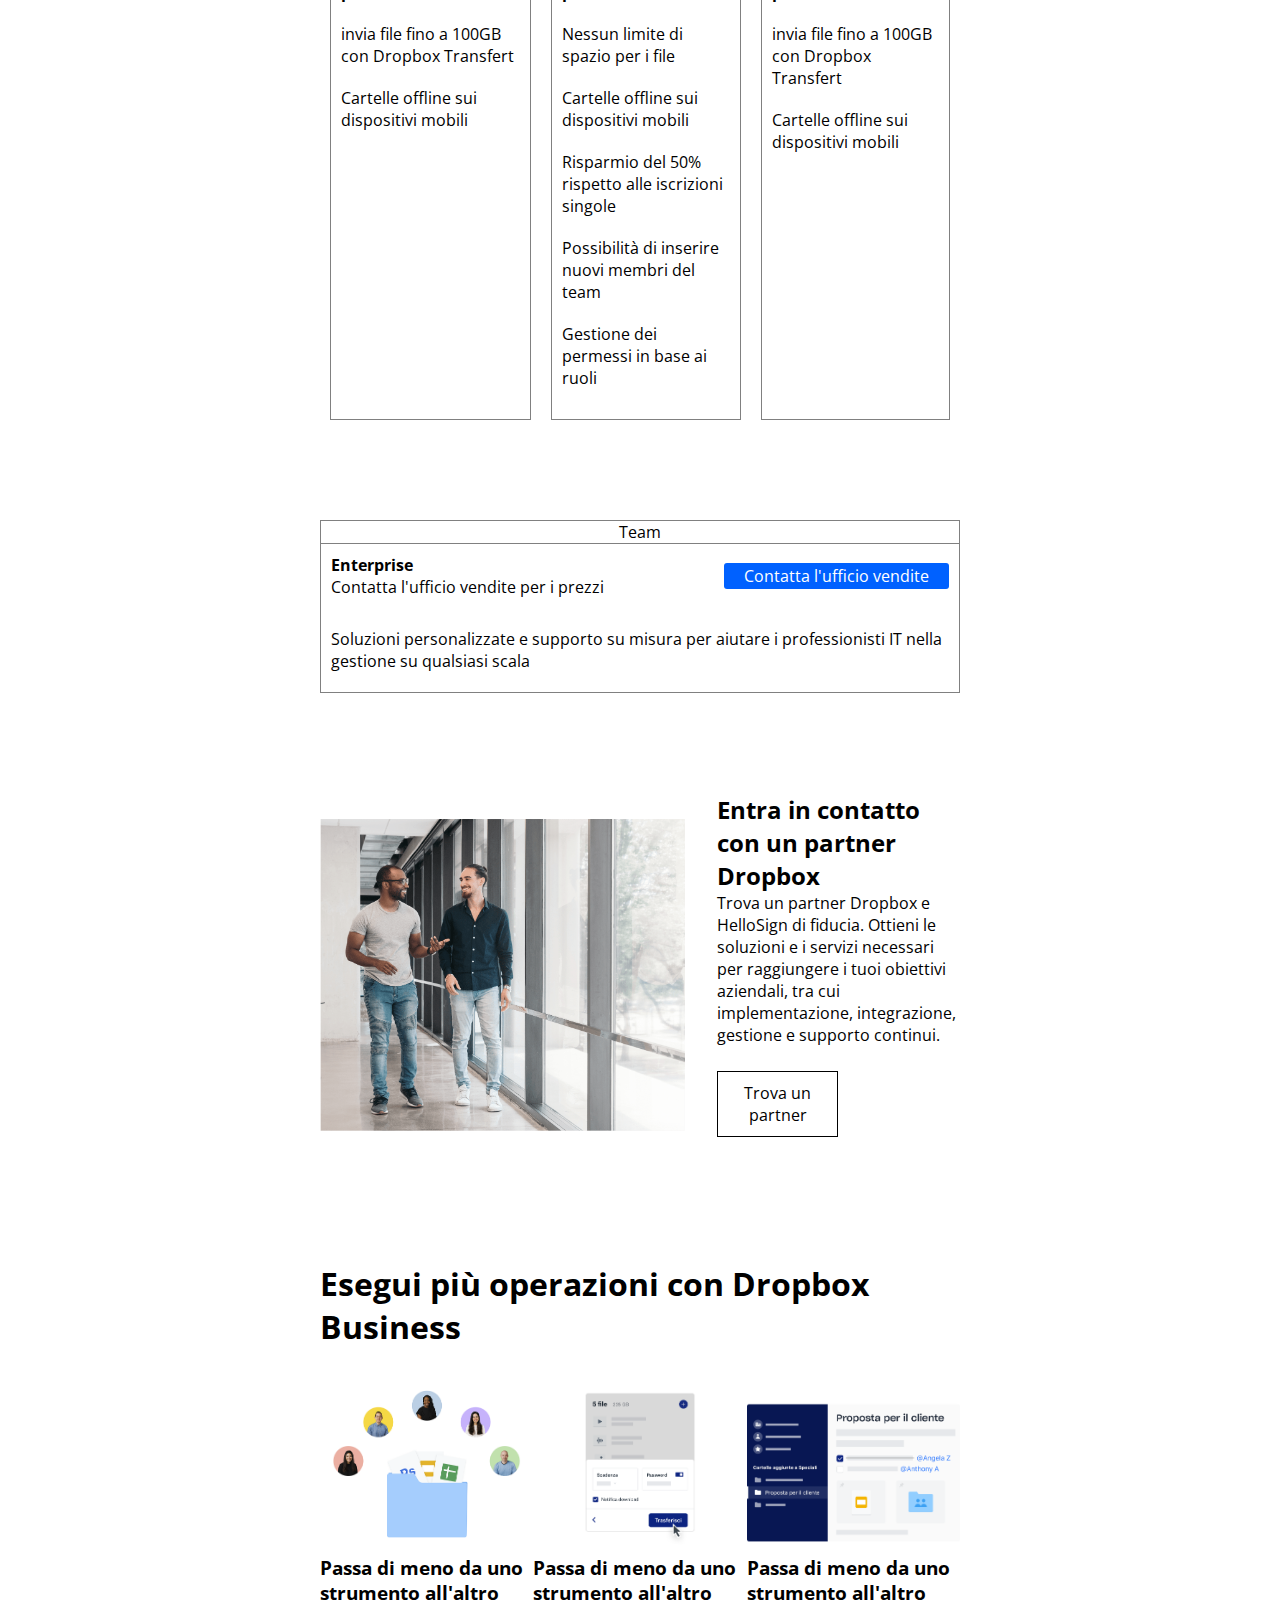
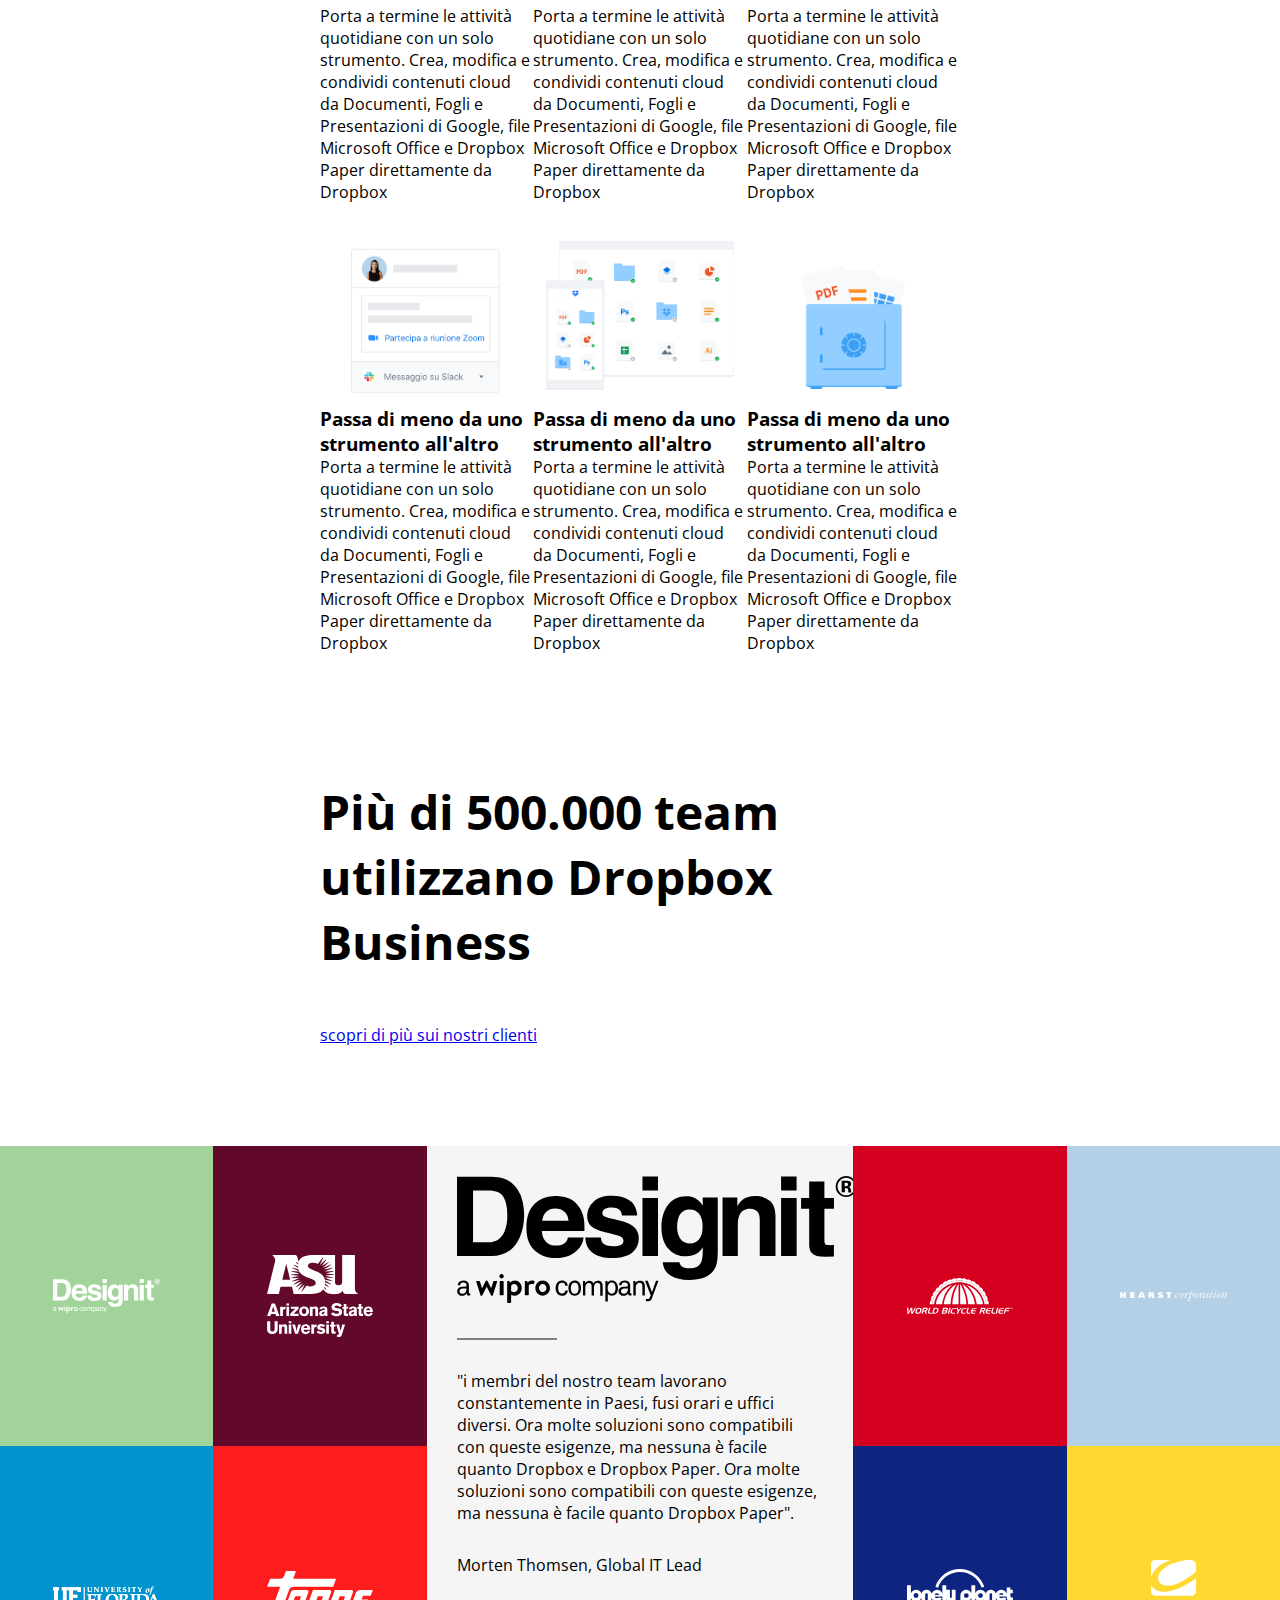
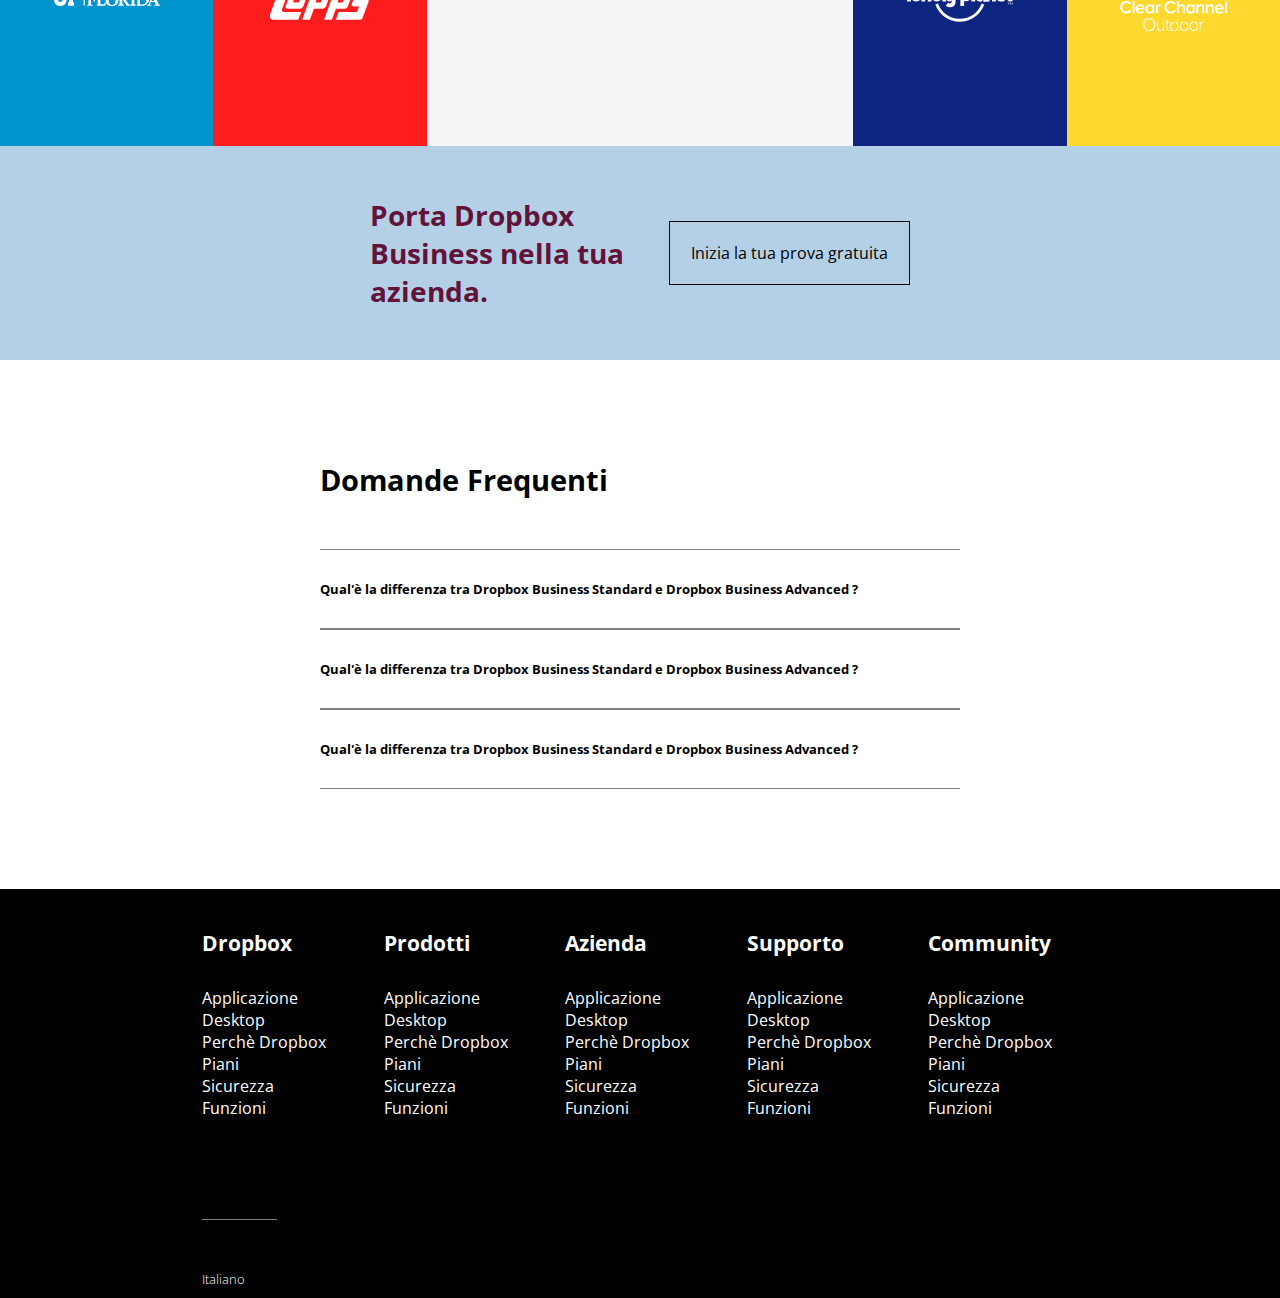
==== commit 2939782f: "Button + Card Fix" ====
--- a/index.html
+++ b/index.html
@@ -28,7 +28,7 @@
                 <a href="#">Supporto</a>
                 <a href="#">Contatta l'ufficio vendite</a>
                 <a href="#">Accedi</a>
-                <div class="start-button button">Inizia</div>
+                <a href="https://www.google.com/" class="start-button button">Inizia</a>
 
             </div>
 
@@ -49,7 +49,8 @@
                         posto. Dropbox Business è più di uno spazio di archiviazione sicuro: è un modo intelligente e
                         integrato per ottimizzare il flusso di lavoro esistente
                     </p>
-                    <div class="button free-trial-button m-auto">inizia la tua prova gratuita</div>
+                    <a href="https://www.google.com/" class="button free-trial-button m-auto">inizia la tua prova
+                        gratuita</a>
                     <div>
                         <a href="#">Annulla in qualsiasi momento</a>
                     </div>
@@ -94,7 +95,8 @@
                                     condivisione
                                     file
                                     semplice e sicura</li>
-                                <li> <div class="button free-trial-button">Prova Gratis per 30 giorni</div>
+                                <li>
+                                    <a href="#" class="button free-trial-button">Prova Gratis per 30 giorni</a>
                                 </li>
                                 <li>
                                     <span class="buy-now">
@@ -135,7 +137,8 @@
                                 <li><i class="fa-solid fa-share-nodes"> </i> Sofisticate funzioni di controllo per
                                     tenere
                                     al sicuro tutti tutti i file del team</li>
-                                <li> <div class="button free-trial-button">Prova Gratis per 30 giorni</div>
+                                <li>
+                                    <a href="#" class="button free-trial-button">Prova Gratis per 30 giorni</a>
                                 </li>
                                 <li>
                                     <span class="buy-now">
@@ -179,7 +182,9 @@
                                 </li>
                                 <li><i class="fa-solid fa-share-nodes"> </i> Assistenza personalizzata per aiutare gli
                                     amministratori in una gestione su larga scala</li>
-                                <li> <div class="button free-trial-button">Prova Gratis per 30 giorni</div></li>
+                                <li>
+                                    <a href="#" class="button free-trial-button">Prova Gratis per 30 giorni</a>
+                                </li>
                                 <li>
                                     <span class="buy-now">
                                         oppure <a href="#">acquista ora</a>
@@ -216,7 +221,7 @@
                     <div> Contatta l'ufficio vendite per i prezzi</div>
                 </div>
                 <div class="enterprise-info-right">
-                    <div class="button p-20"> Contatta l'ufficio vendite</div>
+                    <a href="#" class="button p-20"> Contatta l'ufficio vendite</a>
                 </div>
             </div>
             <p> Soluzioni personalizzate e supporto su misura per aiutare i professionisti IT nella gestione su
@@ -233,7 +238,7 @@
                 <p class="section-partner-paragraph"> Trova un partner Dropbox e HelloSign di fiducia. Ottieni le
                     soluzioni e i servizi necessari per raggiungere i tuoi obiettivi aziendali, tra cui implementazione,
                     integrazione, gestione e supporto continui.</p>
-                <div class="light-button p-10"> Trova un partner</div>
+                <a href="#" class="light-button p-10"> Trova un partner</a>
             </div>
         </section>
 
@@ -377,8 +382,8 @@
                 <div class="logo designit"><img src="./assets/img/designit.svg" alt="designit"></div>
                 <div class="logo asu"><img src="./assets/img/arizona_state_university.svg"
                         alt="arizona_state_university"></div>
-                <div class="logo uf"><img src="./assets/img/university_of_florida.svg"
-                            alt="arizona_state_university"></div>
+                <div class="logo uf"><img src="./assets/img/university_of_florida.svg" alt="arizona_state_university">
+                </div>
                 <div class="logo topps"><img src="./assets/img/topps.svg" alt="topps"></div>
 
 
@@ -408,7 +413,7 @@
                 <div class="db-trial-title ">
                     <h3>Porta Dropbox Business nella tua azienda.</h3>
                 </div>
-                <div class="light-button p-20">Inizia la tua prova gratuita</div>
+                <a href="#" class="light-button p-20">Inizia la tua prova gratuita</a>
             </div>
 
         </section>
--- a/assets/css/style.css
+++ b/assets/css/style.css
@@ -92,34 +92,37 @@
     border-radius: 3px;
     padding: 2px 20px;
     text-align: center;
+    text-decoration: none;
 }
 
 .light-button {
     width: 50%;
     border: 1px solid var(--dark-color);
+    color: var(--dark-color);
     margin: 25px 0;
     text-align: center;
-
-}
-
-li {
+    text-decoration: none;
+
+}
+
+.card-mid .info li {
+    height: 100px;
+}
+
+.card-bot .info li {
     margin: 20px 0;
 }
 
 .section-separator {
     margin-bottom: 100px;
 }
-
-body {
-    width: 100%;
-    margin: auto;
-}
-
 
 /*#endregion Utilities*/
 /*#region Header*/
 #site-header {
     width: 100vw;
+    position: fixed;
+    z-index: 1;
 }
 
 .header-container {
@@ -144,6 +147,7 @@
 .header-container a[href*='#'] {
     text-decoration: none;
     color: var(--dark-color);
+
 }
 
 
@@ -250,7 +254,7 @@
     perciò facendo 40vw (larghezza del card-container) diviso 3 (numero di card) - 32px (gap) vado ad avere la stessa dimensione da tutti i lati con il justify space between
     mi sono reso conto di quanto era incasinato e ho optato per una misura fissa delle card
     */
-    padding: 20px;
+    padding: 10px;
 }
 
 .card-top,
@@ -275,7 +279,6 @@
 
 .card-top>hr {
     padding: 0 -20px;
-    margin:  10px -20px;
 }
 
 
@@ -285,11 +288,6 @@
 
 .plan-price {
     font-weight: bold;
-    height: 20px;
-}
-
-.plan-price.contact{
-    margin: 30px;
 }
 
 .info {
@@ -298,7 +296,6 @@
 
 .info>li hr {
     width: 10%;
-    margin: 10px 0;
 }
 
 
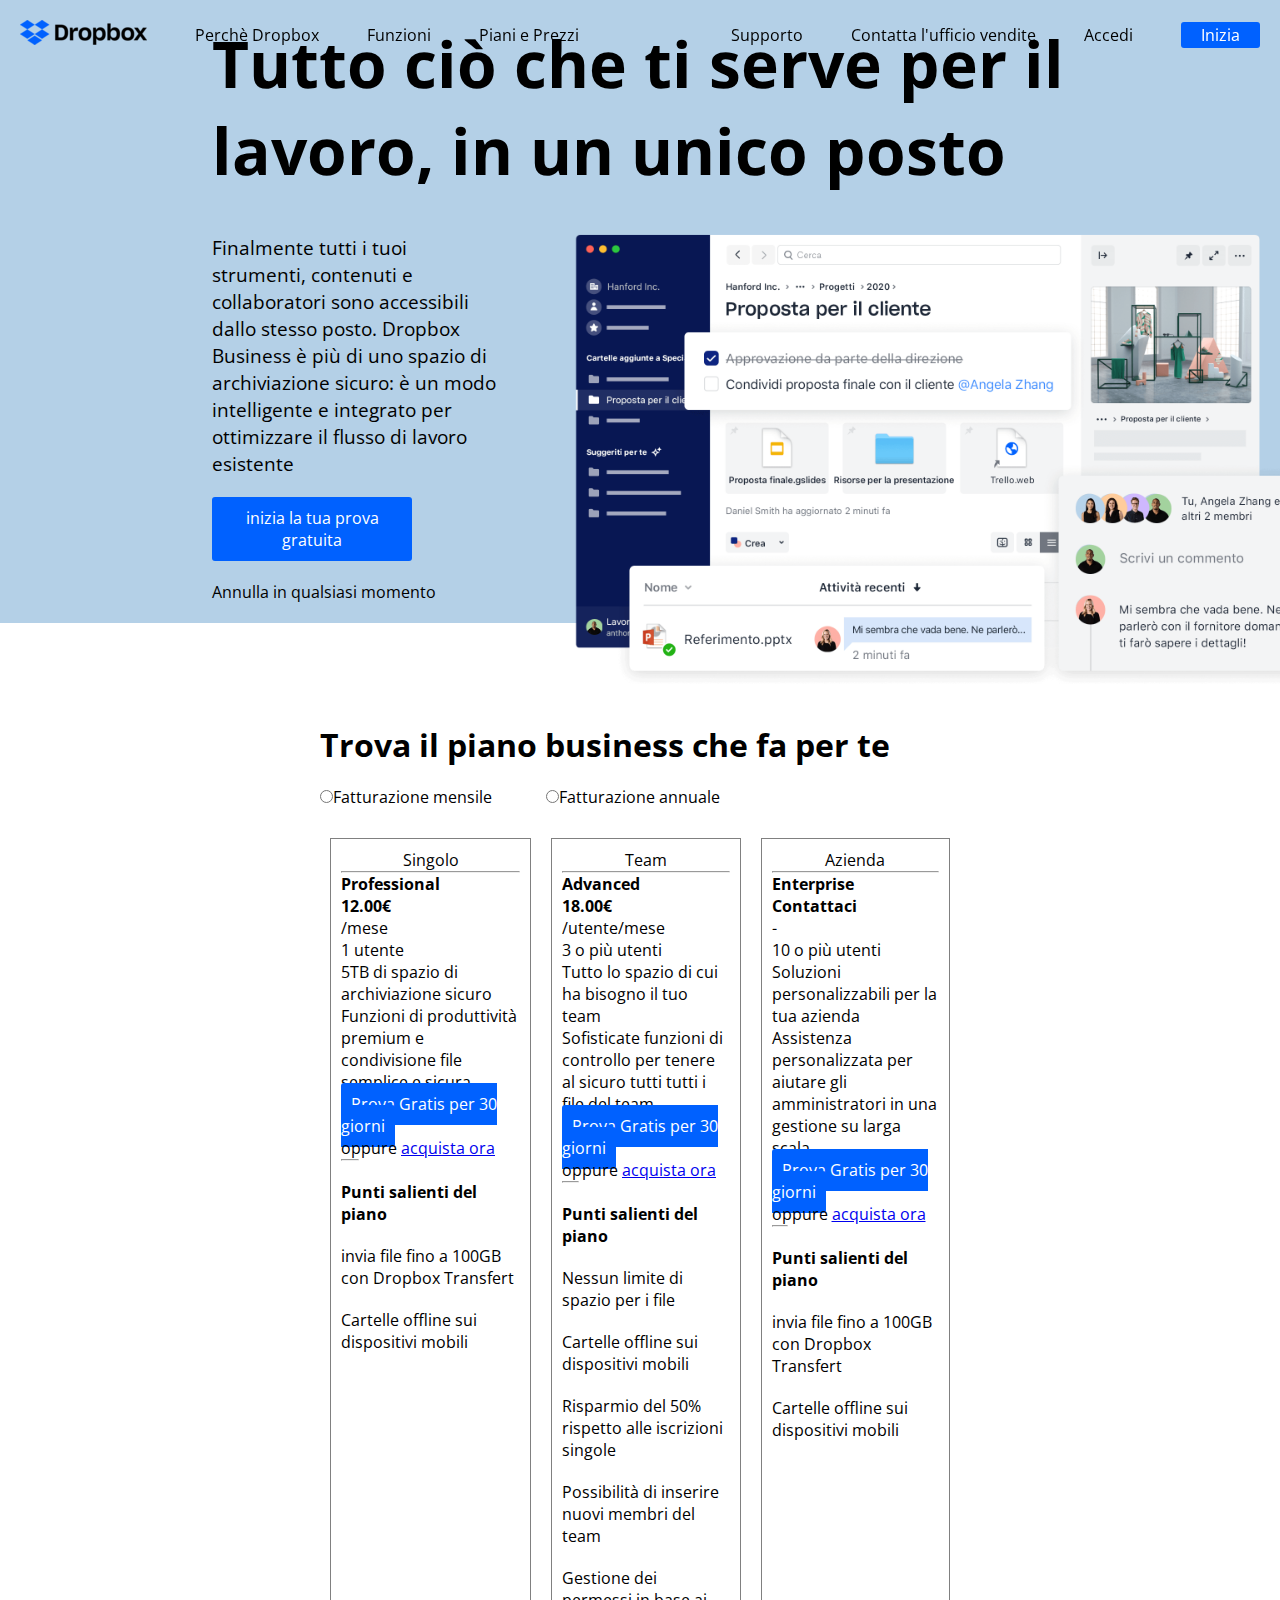
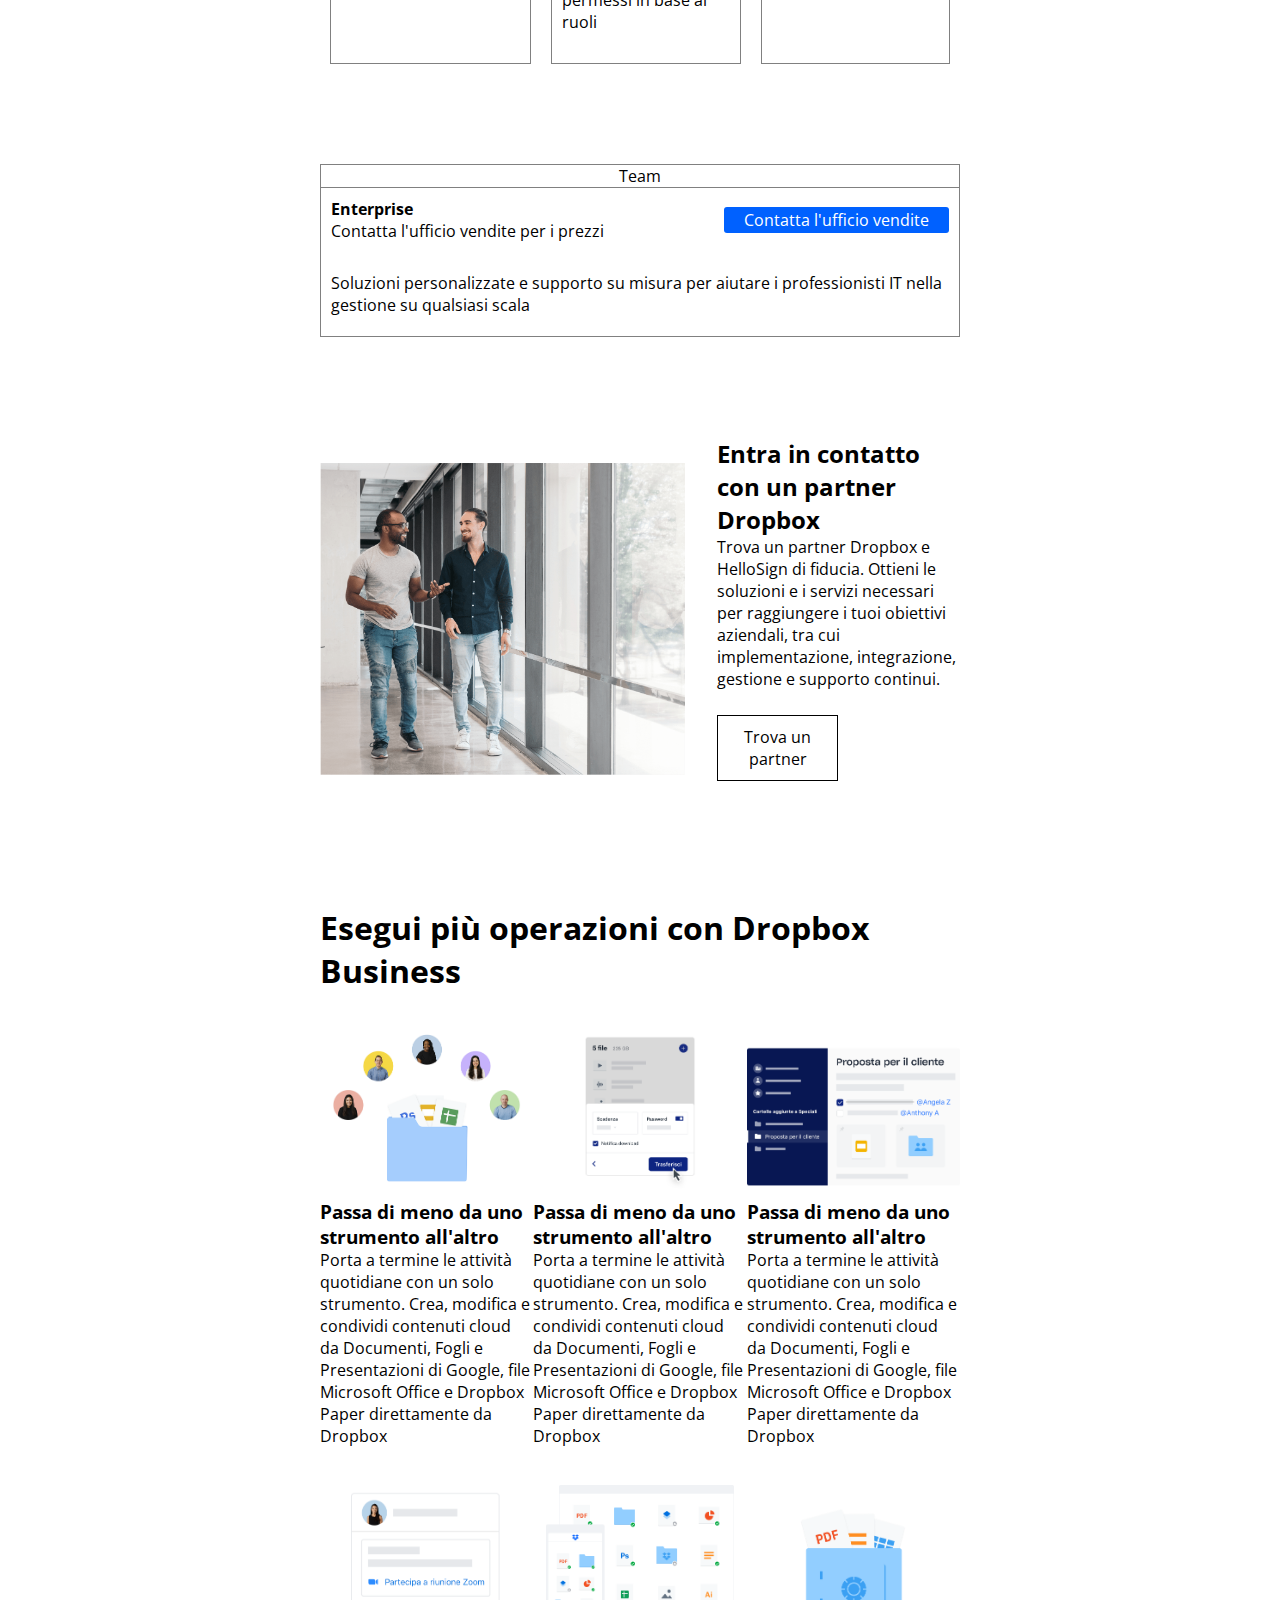
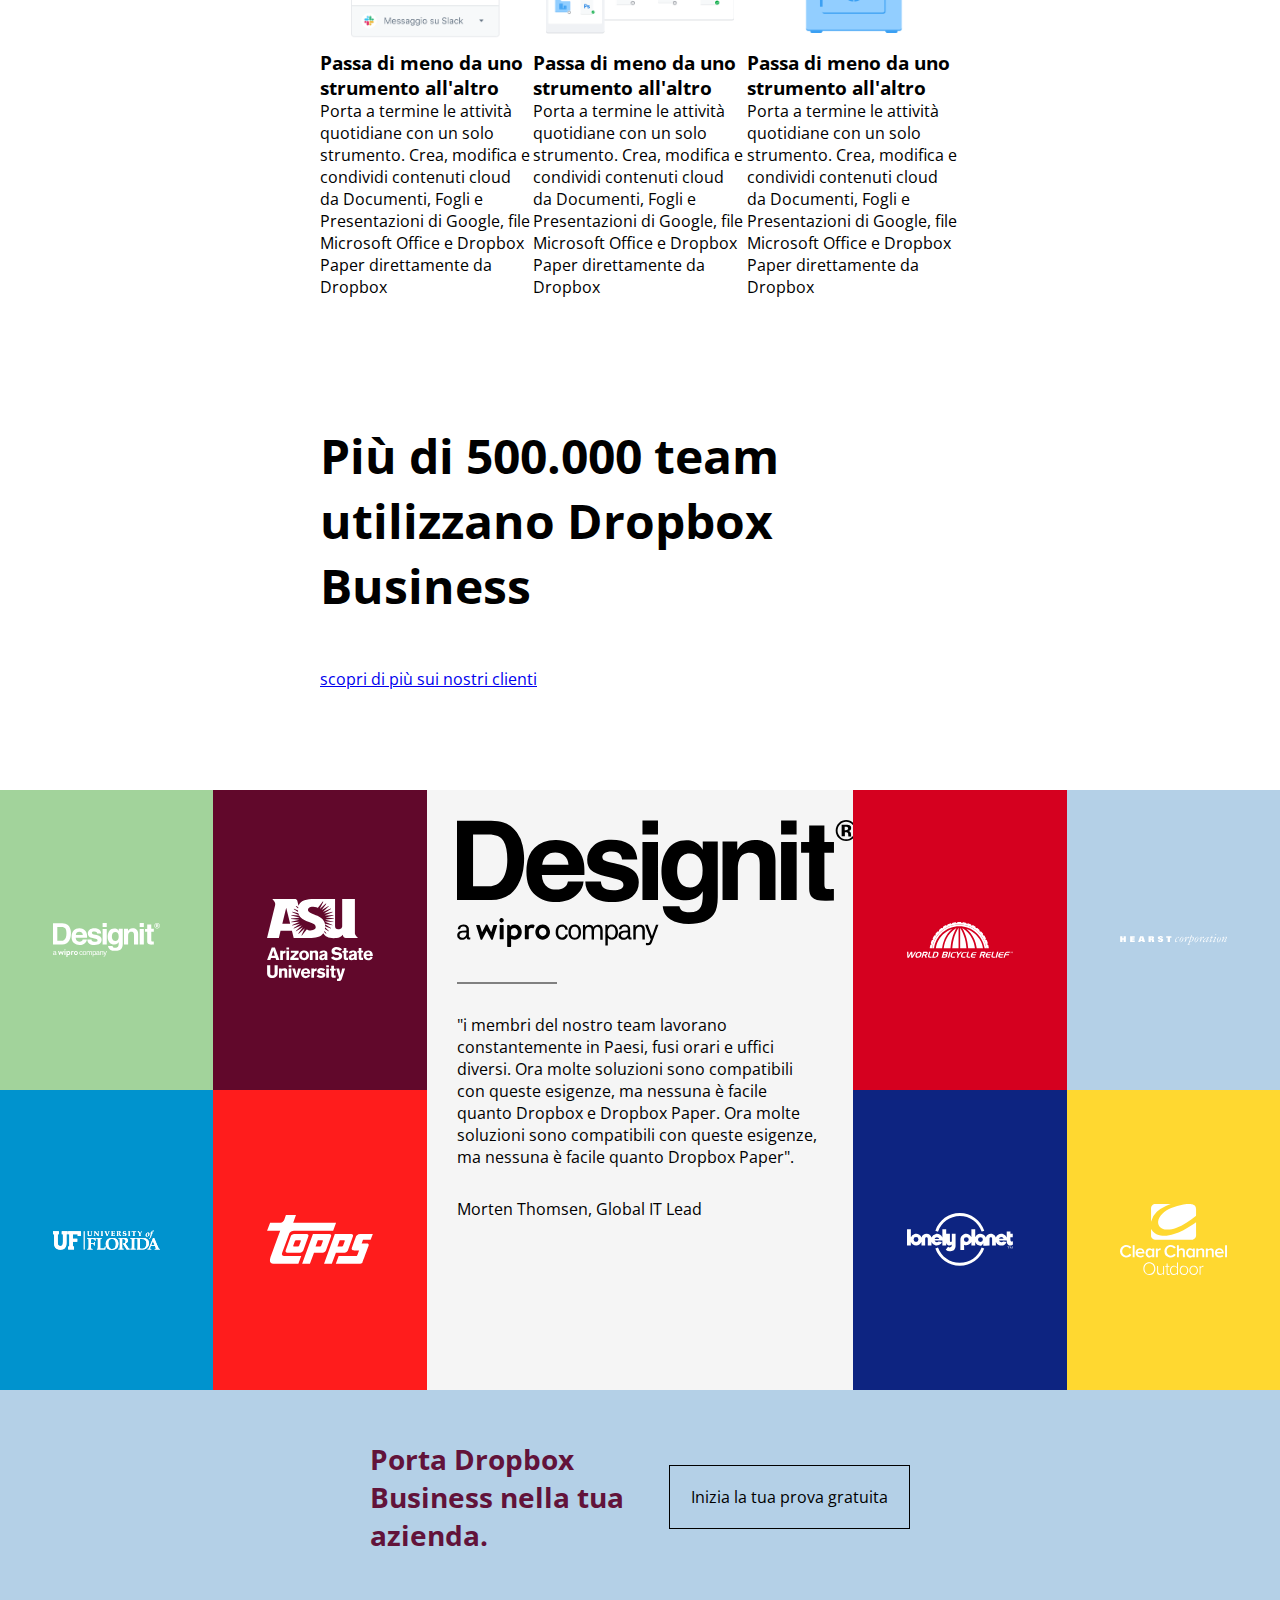
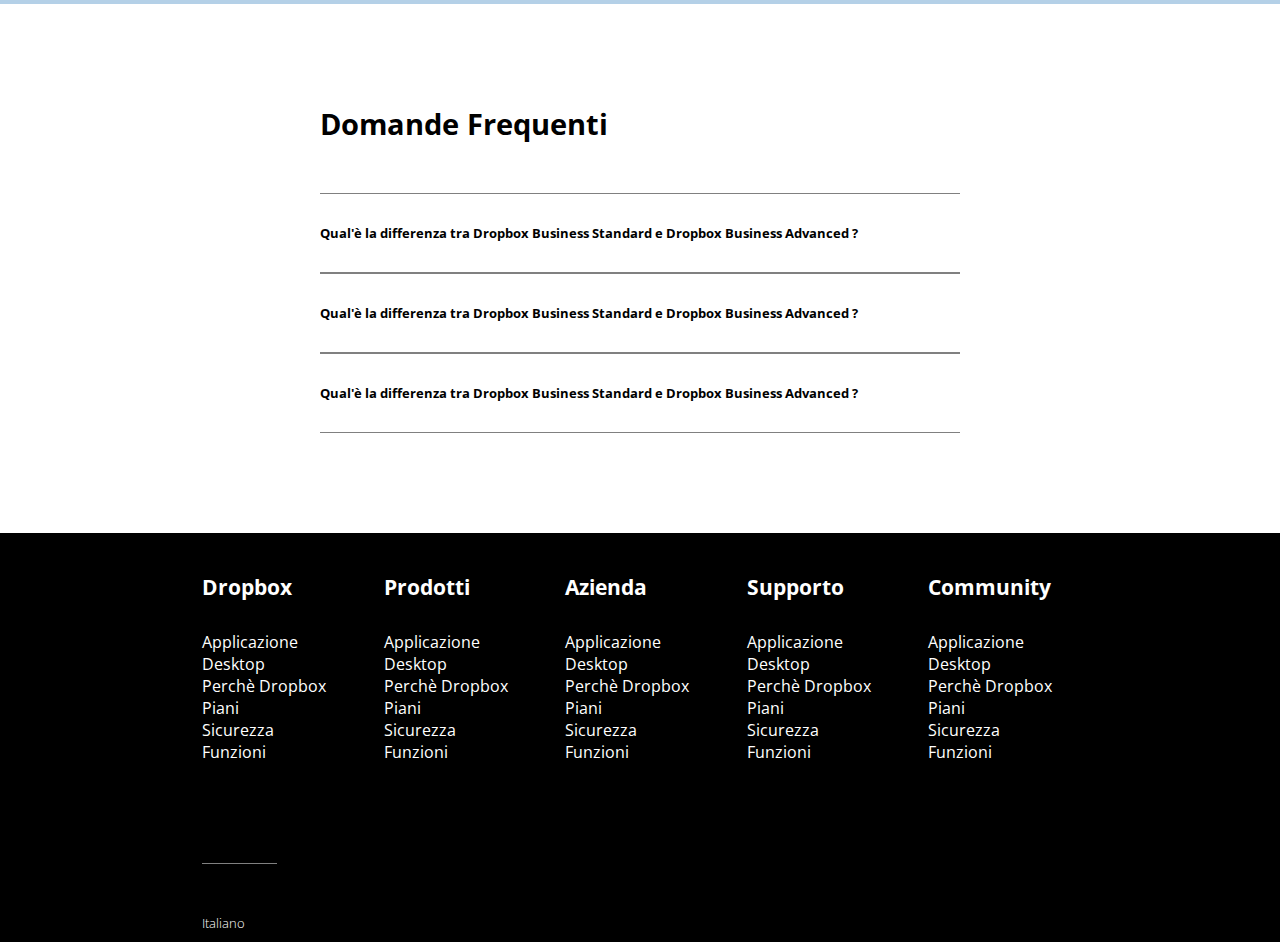
==== commit f5b0e73b: "WIP" ====
--- a/index.html
+++ b/index.html
@@ -29,10 +29,7 @@
                 <a href="#">Contatta l'ufficio vendite</a>
                 <a href="#">Accedi</a>
                 <a href="https://www.google.com/" class="start-button button">Inizia</a>
-
-            </div>
-
-
+            </div>
         </div>
     </header>
 
@@ -221,7 +218,7 @@
                     <div> Contatta l'ufficio vendite per i prezzi</div>
                 </div>
                 <div class="enterprise-info-right">
-                    <a href="#" class="button p-20"> Contatta l'ufficio vendite</a>
+                    <div class="button p-20"> Contatta l'ufficio vendite</div>
                 </div>
             </div>
             <p> Soluzioni personalizzate e supporto su misura per aiutare i professionisti IT nella gestione su
@@ -238,7 +235,7 @@
                 <p class="section-partner-paragraph"> Trova un partner Dropbox e HelloSign di fiducia. Ottieni le
                     soluzioni e i servizi necessari per raggiungere i tuoi obiettivi aziendali, tra cui implementazione,
                     integrazione, gestione e supporto continui.</p>
-                <a href="#" class="light-button p-10"> Trova un partner</a>
+                <div class="light-button p-10"> Trova un partner</div>
             </div>
         </section>
 
@@ -413,7 +410,7 @@
                 <div class="db-trial-title ">
                     <h3>Porta Dropbox Business nella tua azienda.</h3>
                 </div>
-                <a href="#" class="light-button p-20">Inizia la tua prova gratuita</a>
+                <div class="light-button p-20">Inizia la tua prova gratuita</div>
             </div>
 
         </section>
--- a/assets/css/style.css
+++ b/assets/css/style.css
@@ -90,6 +90,7 @@
     background-color: var(--button-color);
     color: var(--lighter-color);
     border-radius: 3px;
+    border: 0;
     padding: 2px 20px;
     text-align: center;
     text-decoration: none;
@@ -105,10 +106,6 @@
 
 }
 
-.card-mid .info li {
-    height: 100px;
-}
-
 .card-bot .info li {
     margin: 20px 0;
 }
@@ -147,7 +144,6 @@
 .header-container a[href*='#'] {
     text-decoration: none;
     color: var(--dark-color);
-
 }
 
 
@@ -290,6 +286,10 @@
     font-weight: bold;
 }
 
+.plan-price.contact {
+    margin: 30px;
+}
+
 .info {
     list-style: none;
 }
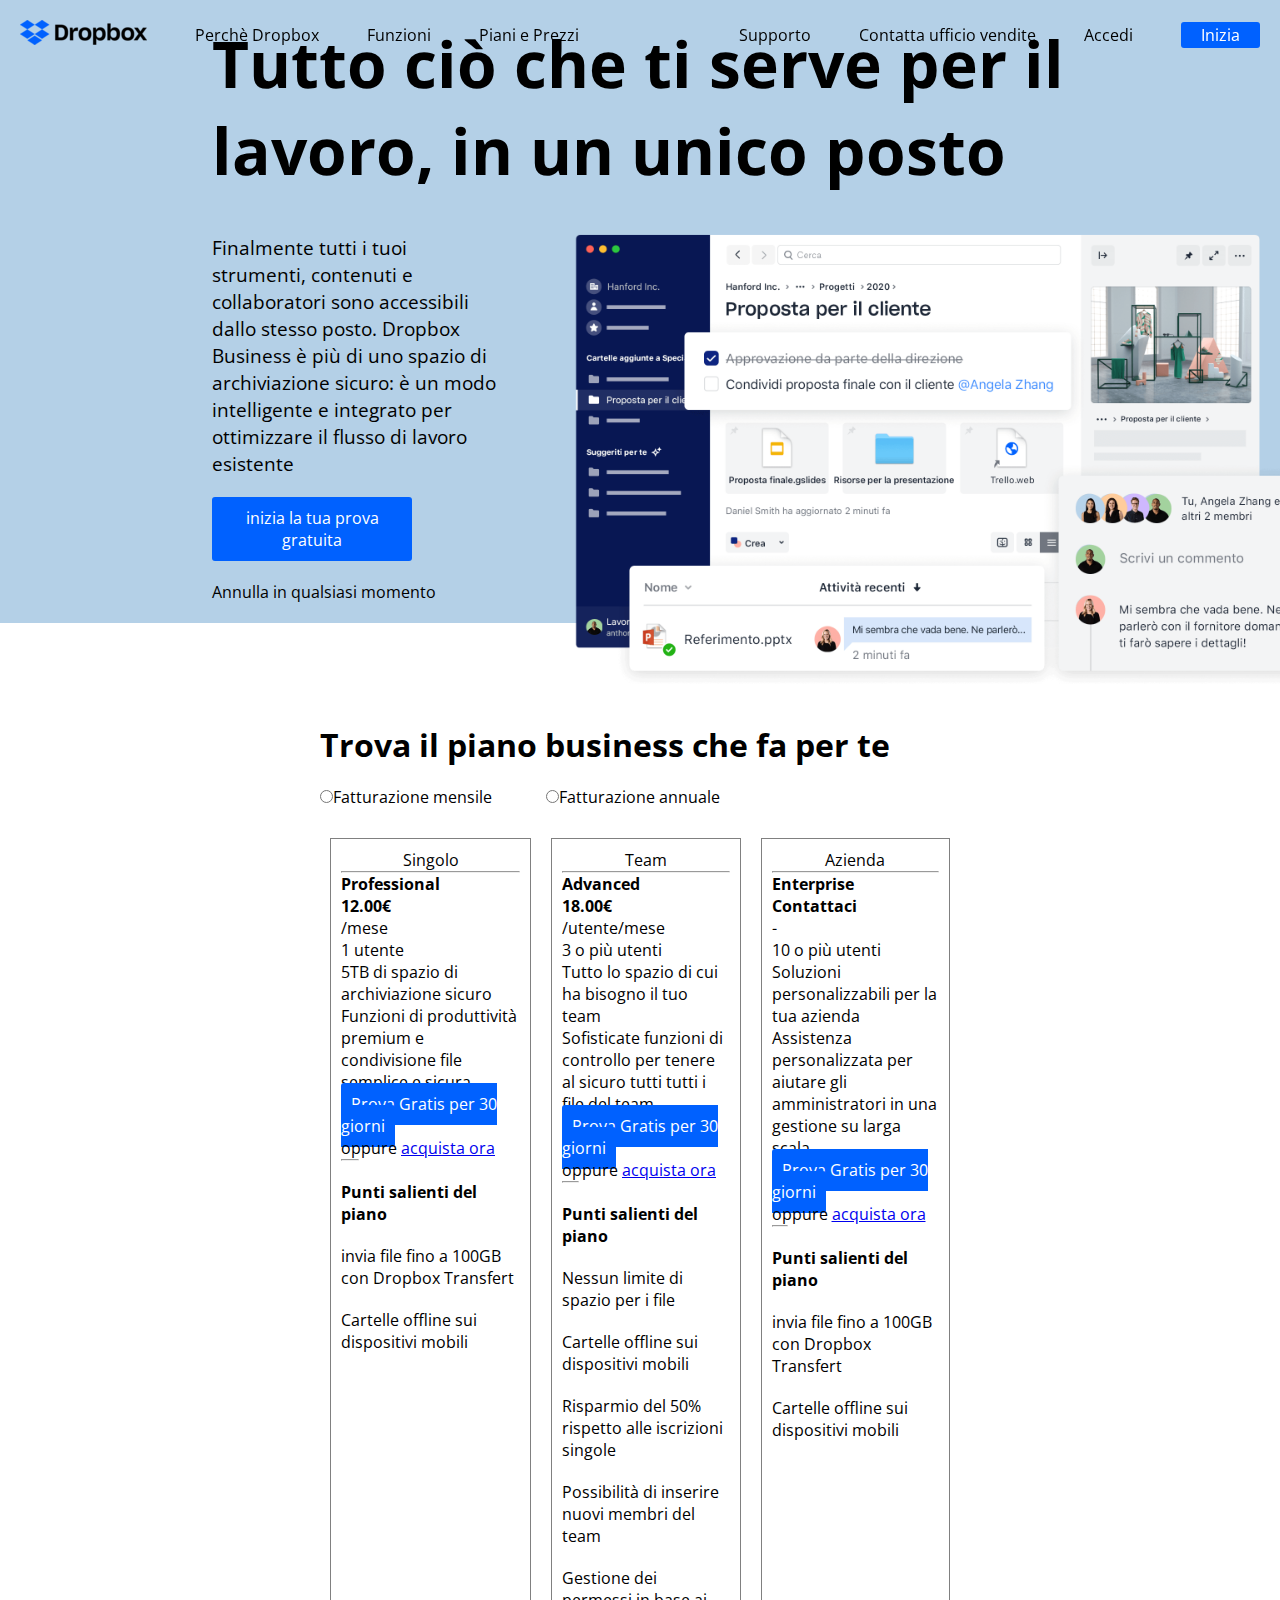
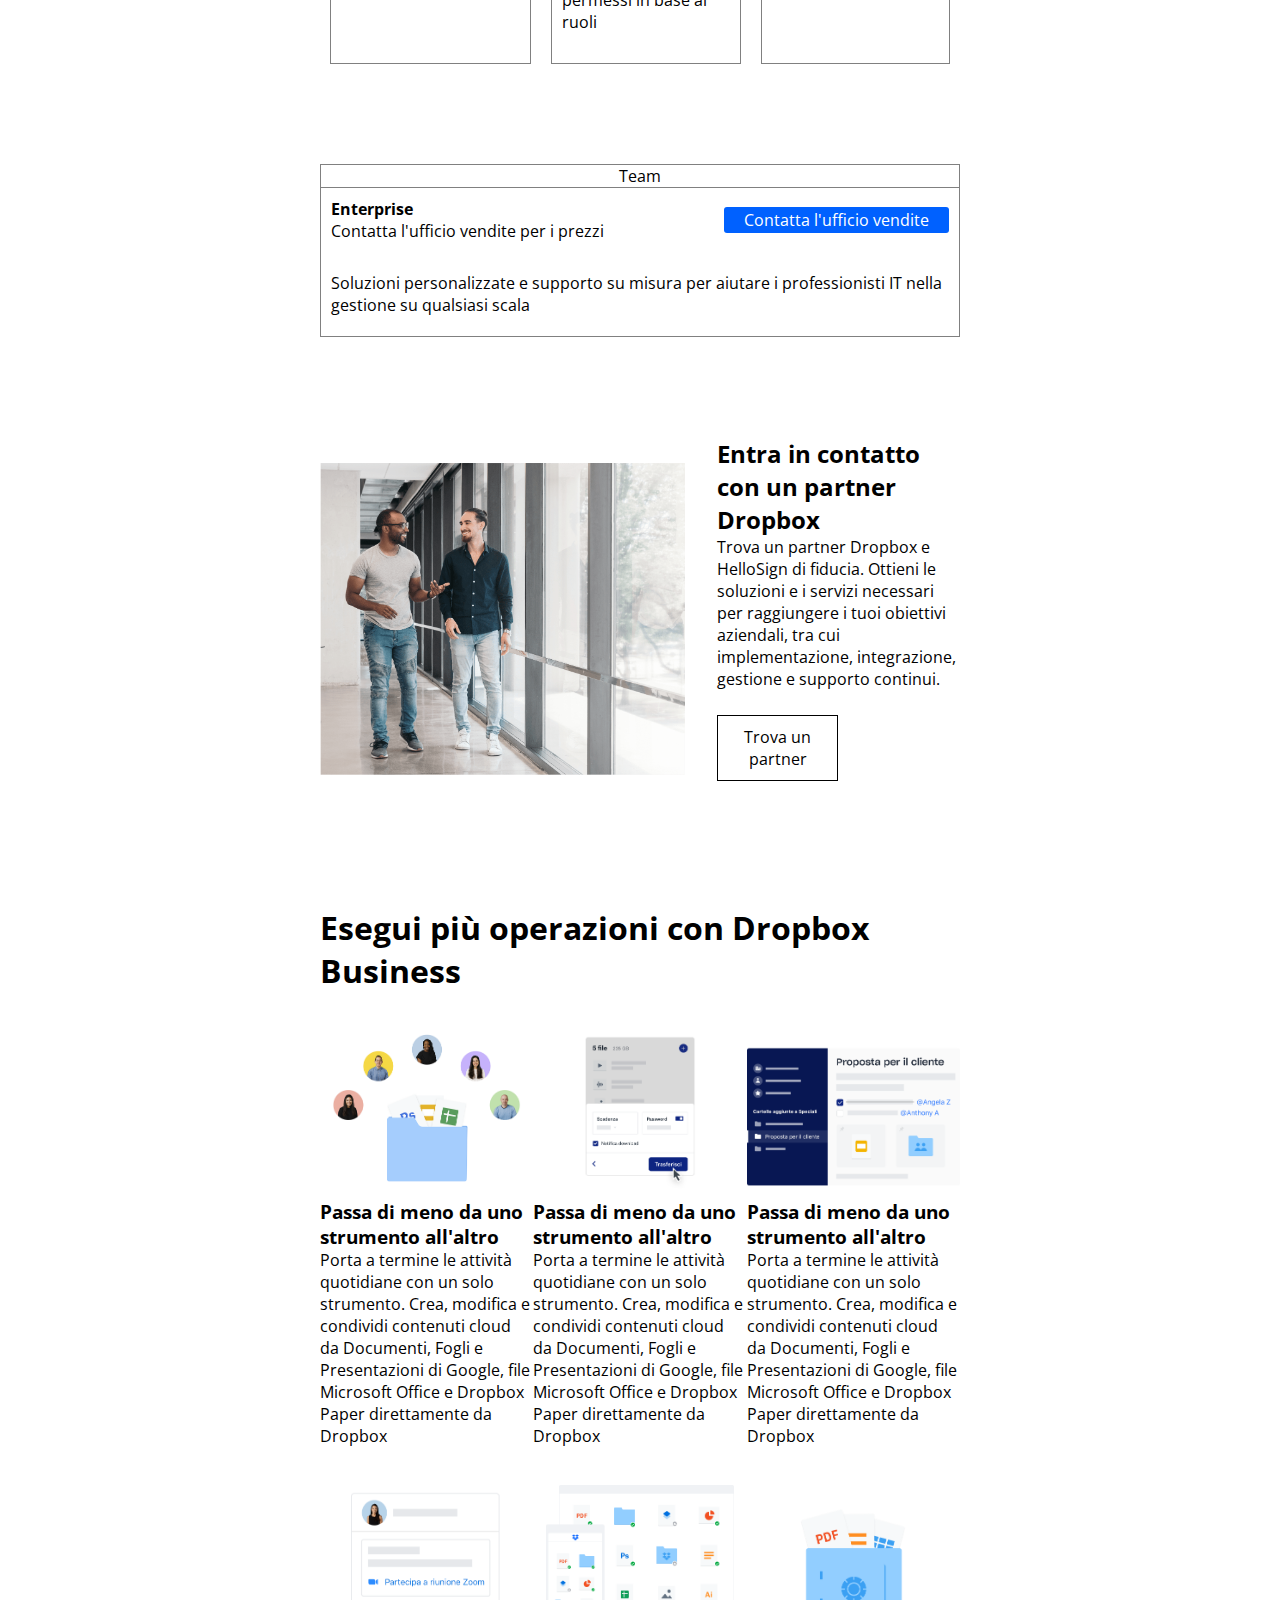
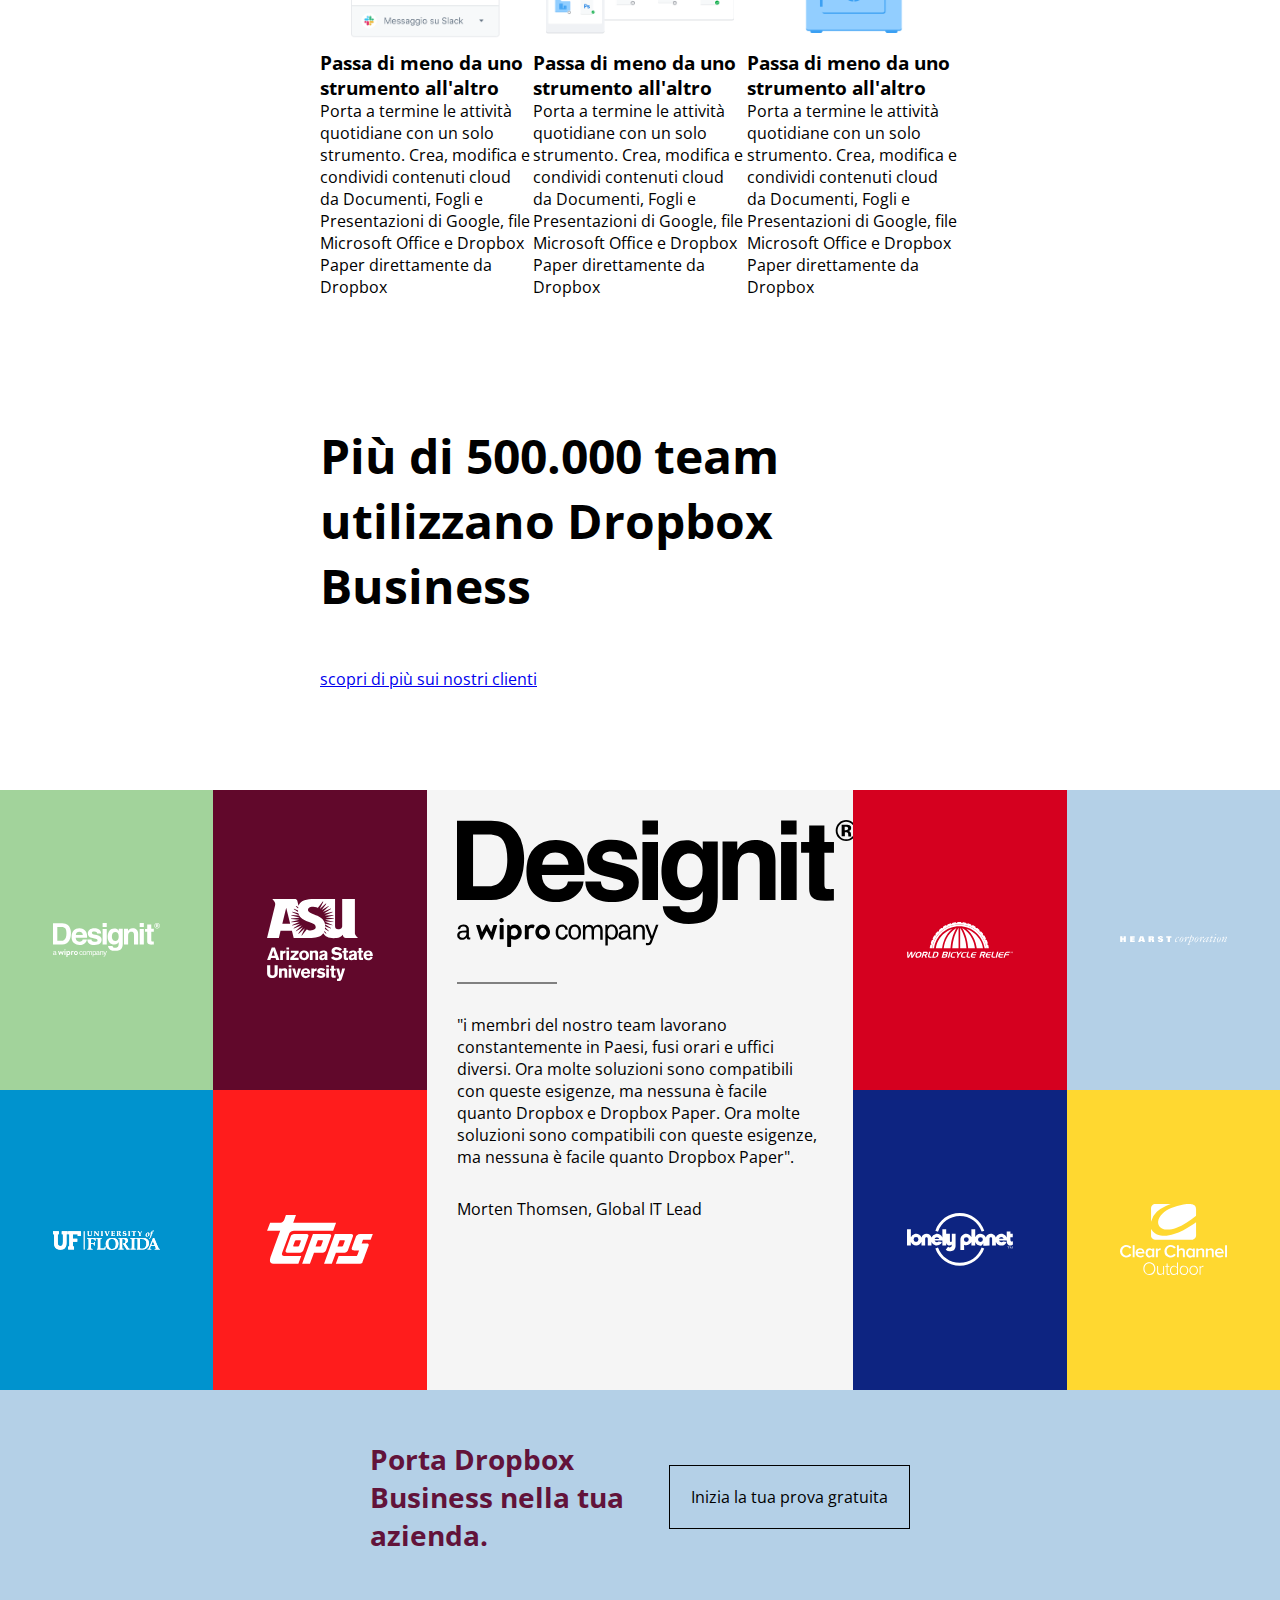
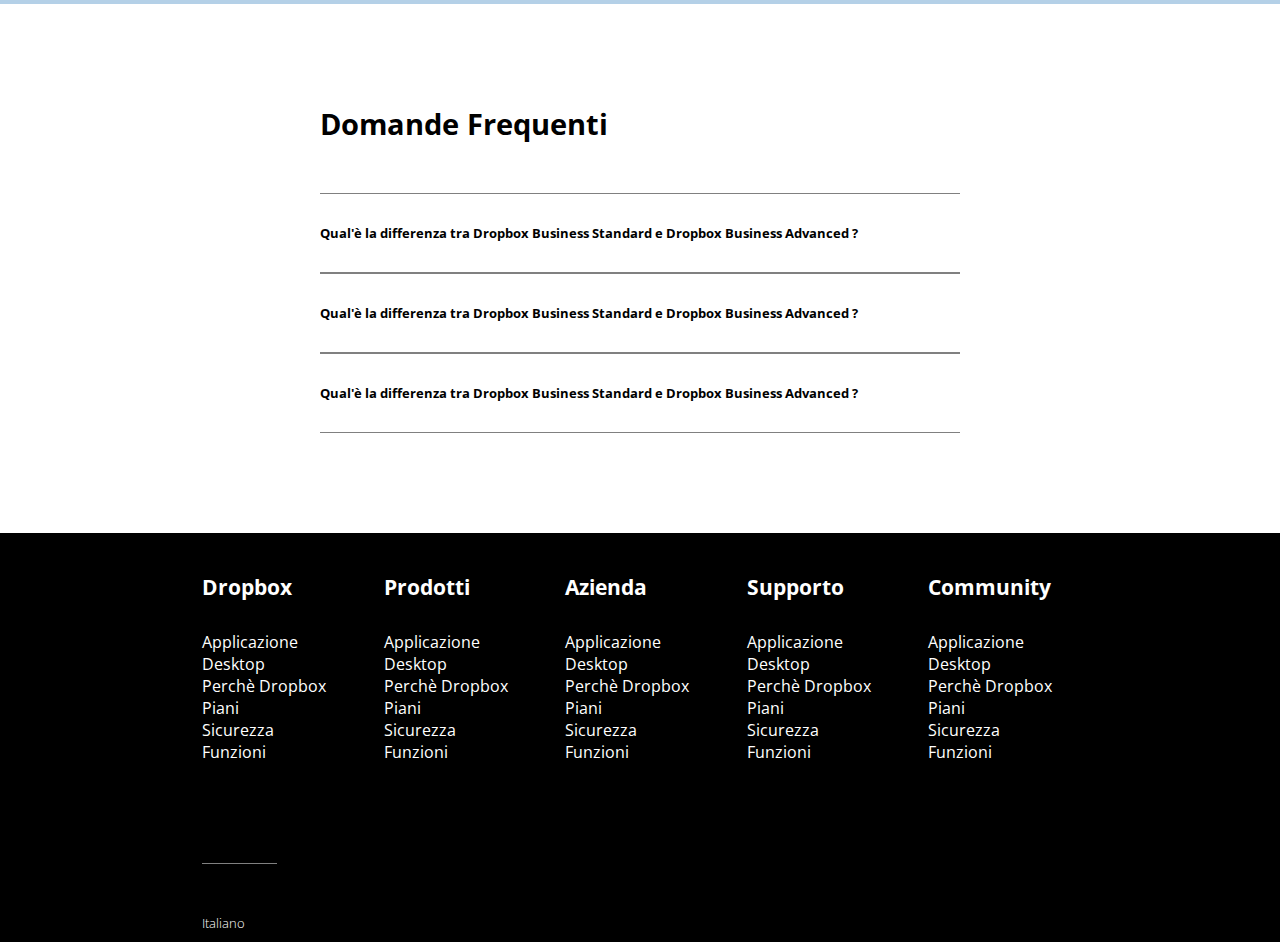
==== commit 078a3a41: "Update index.html" ====
--- a/index.html
+++ b/index.html
@@ -26,7 +26,7 @@
             </div>
             <div class="header-right-content flex p-10">
                 <a href="#">Supporto</a>
-                <a href="#">Contatta l'ufficio vendite</a>
+                <a href="#">Contatta ufficio vendite</a>
                 <a href="#">Accedi</a>
                 <a href="https://www.google.com/" class="start-button button">Inizia</a>
             </div>
@@ -505,4 +505,4 @@
     <!-- /#site-footer -->
 </body>
 
-</html>+</html>
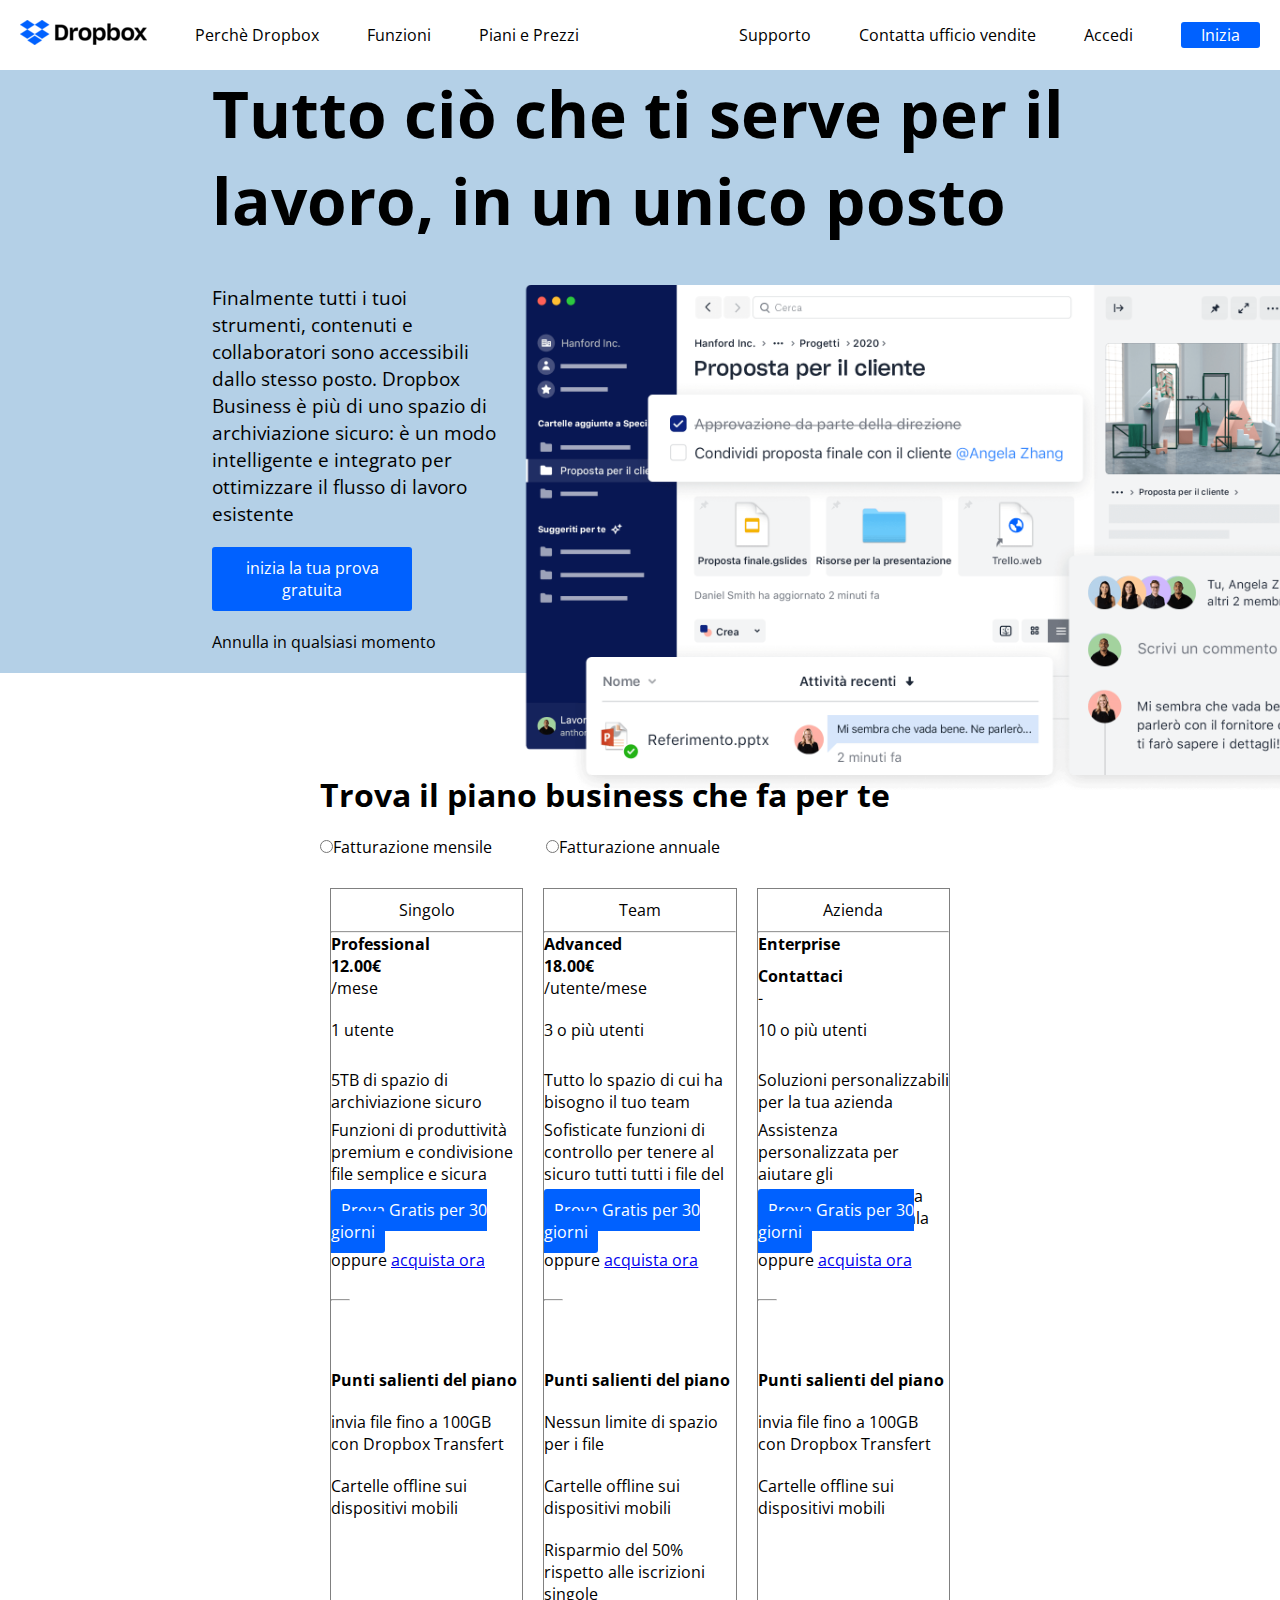
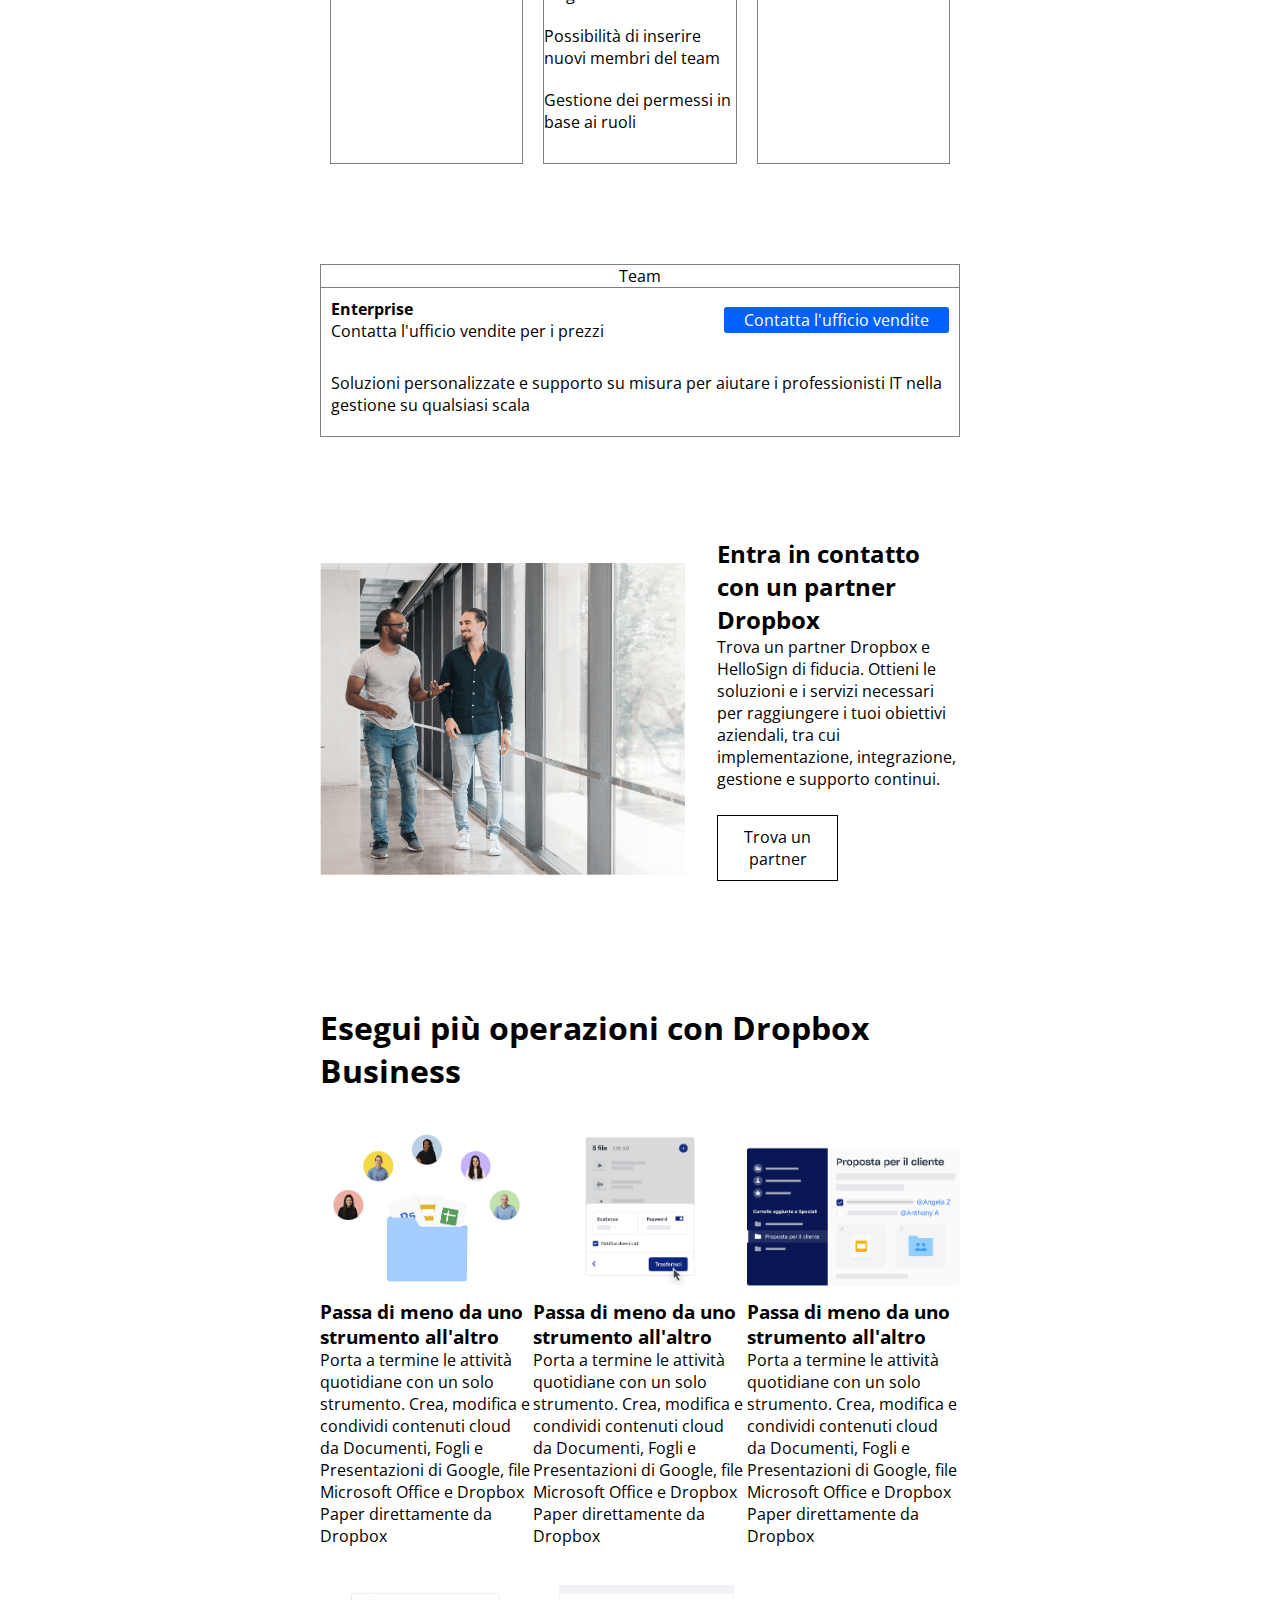
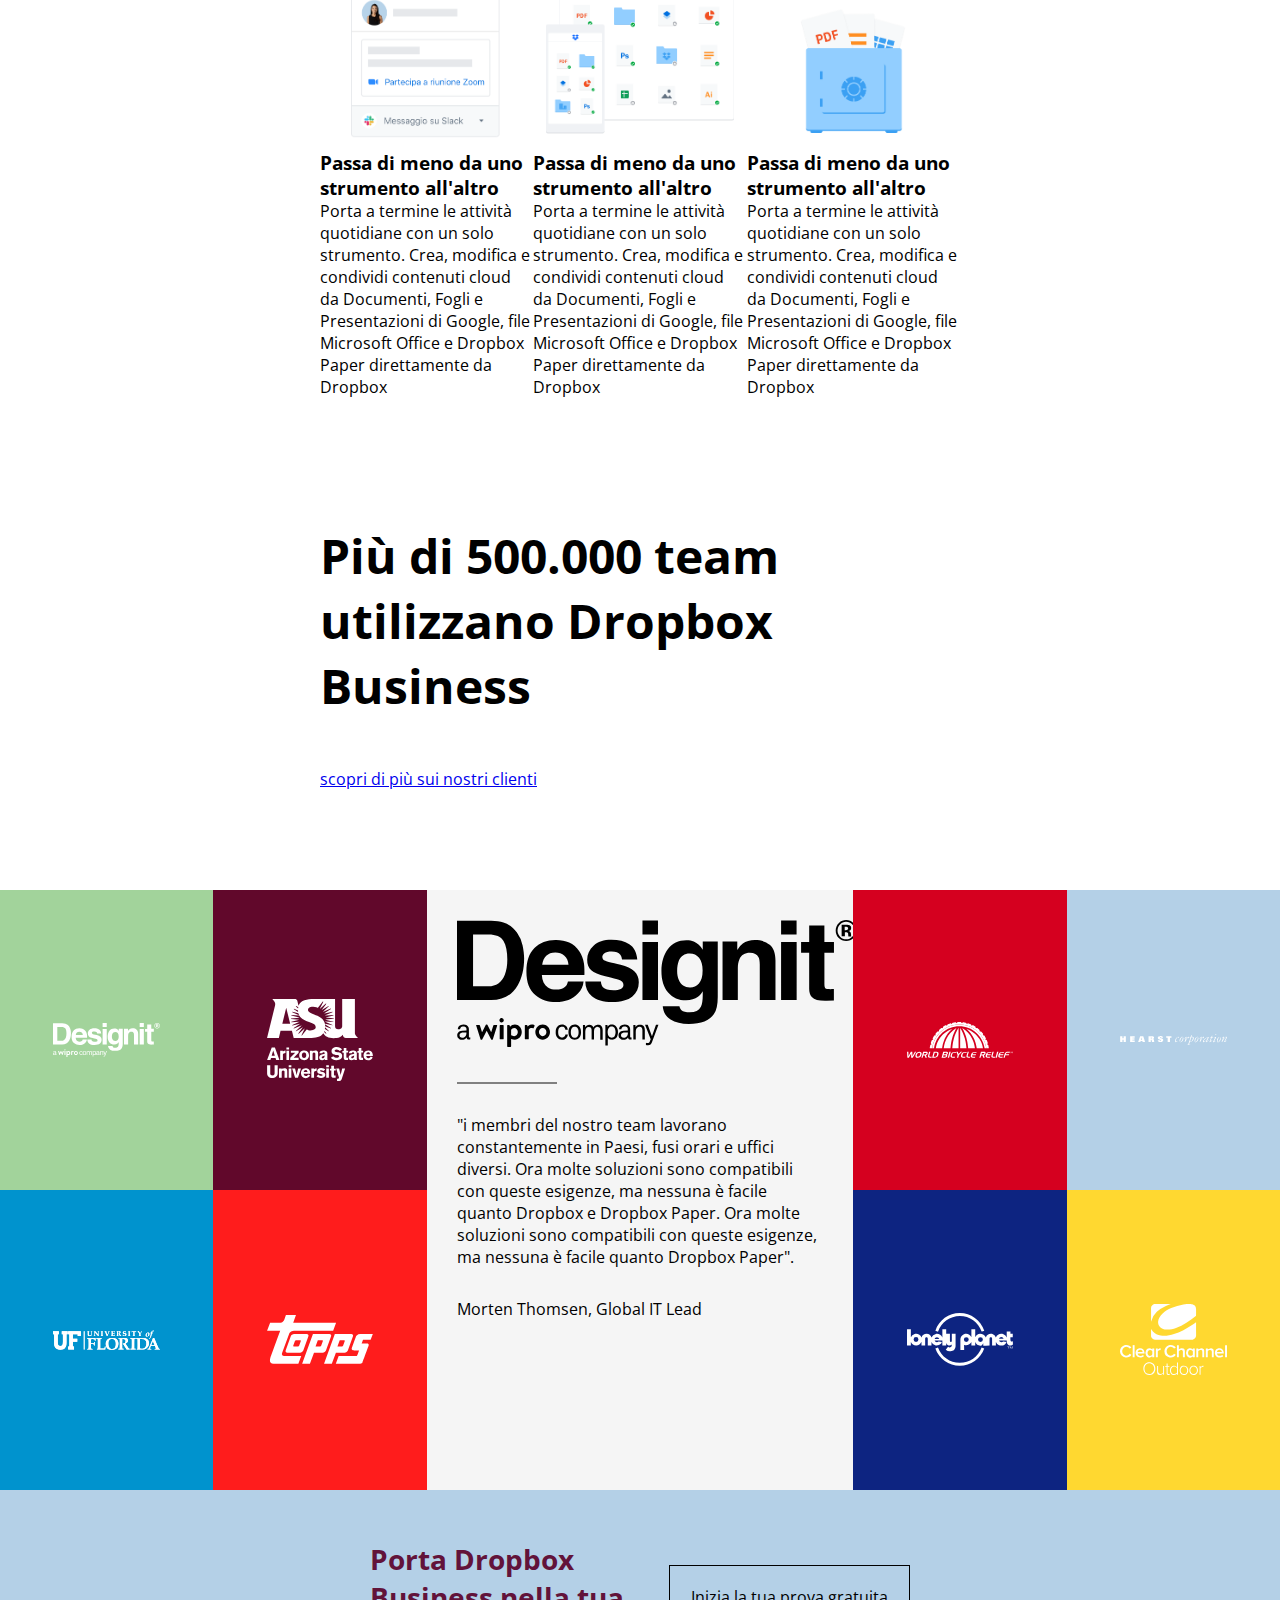
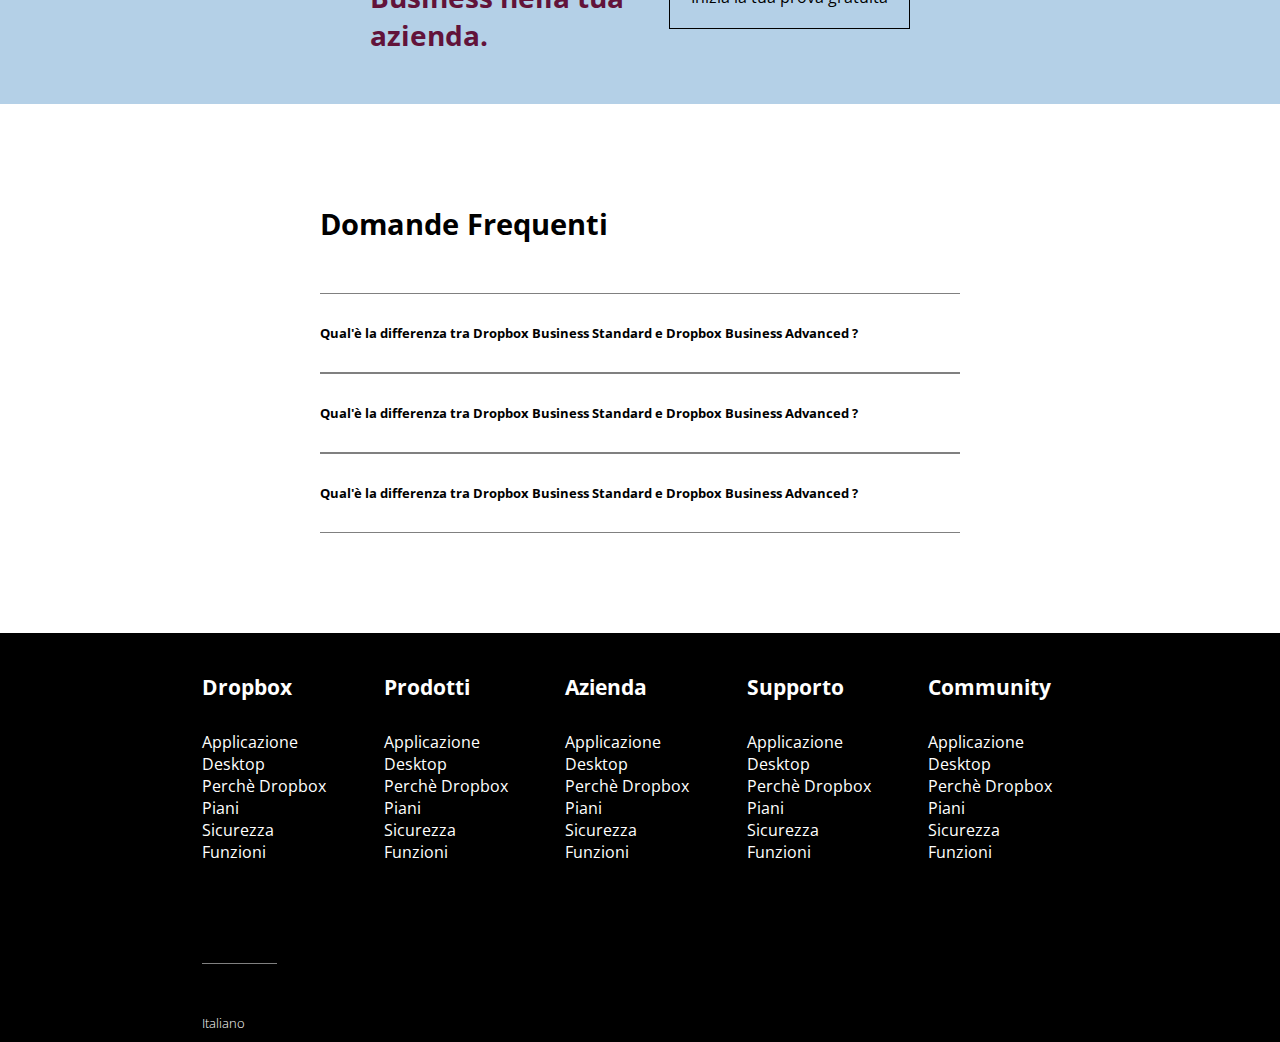
==== commit c054f659: "Fix Card Spaces + Fix Animations + Fix Header Sticky Position & Add Header Background" ====
--- a/index.html
+++ b/index.html
@@ -19,11 +19,25 @@
         <div class="header-container flex xl-container m-auto">
             <div class="header-left-content flex p-10">
                 <div class="header-logo"><img src="./assets/img/logo-small.png" alt=""></div>
-                <a href="#">Perchè Dropbox</a>
+                <div class="why-db flex">
+                    <a href="#">Perchè Dropbox</a>
+                    <div class="hidden hidden-info">
+                        <div> Costa poco</div>
+                        <div> Costa poco</div>
+                        <div> Costa poco</div>
+                        <div> Costa poco</div>
+                        <div> Costa poco</div>
+                        <div> Costa poco</div>
+                        <div> Costa poco</div>
+                        <div> Costa poco</div>
+                        <div> Costa poco</div>
+                    </div>
+                </div>
+
                 <a href="#">Funzioni</a>
                 <a href="#">Piani e Prezzi</a>
-
-            </div>
+            </div>
+
             <div class="header-right-content flex p-10">
                 <a href="#">Supporto</a>
                 <a href="#">Contatta ufficio vendite</a>
@@ -52,7 +66,7 @@
                         <a href="#">Annulla in qualsiasi momento</a>
                     </div>
                     <div>
-                        <i class="icon fa-solid fa-arrow-down"></i>
+                        <a class="arrow-link" href="#plans-container"><i class="icon fa-solid fa-arrow-down"></i></a>
                     </div>
                 </div>
                 <div class="right-trial-container-bottom flex jumbo-right "> <!--Jumbo RIGHT-->
@@ -64,7 +78,8 @@
             </div>
         </section>
 
-        <section class="plans-container small-container section-separator col-12 m-auto"><!--plans section-->
+        <section id="plans-container" class="plans-container small-container section-separator col-12 m-auto">
+            <!--plans section-->
             <h2>Trova il piano business che fa per te</h2>
             <span class="sub sub-monthly"><input type="radio">Fatturazione mensile</span>
             <span class="sub sub-year"><input type="radio">Fatturazione annuale</span>
@@ -92,15 +107,16 @@
                                     condivisione
                                     file
                                     semplice e sicura</li>
+                                <li class="card-mid-button">
+                                    <a href="#" class="button free-trial-button">Prova Gratis per 30
+                                        giorni</a>
+                                </li>
                                 <li>
-                                    <a href="#" class="button free-trial-button">Prova Gratis per 30 giorni</a>
-                                </li>
-                                <li>
-                                    <span class="buy-now">
+                                    <span class=" buy-now">
                                         oppure <a href="#">acquista ora</a>
                                     </span>
                                 </li>
-                                <li>
+                                <li class="line-break-card">
                                     <hr><!--Potevo usare un div con il border 1px solid (COLOR)-->
                                 </li>
                             </ul>
@@ -134,7 +150,7 @@
                                 <li><i class="fa-solid fa-share-nodes"> </i> Sofisticate funzioni di controllo per
                                     tenere
                                     al sicuro tutti tutti i file del team</li>
-                                <li>
+                                <li class="card-mid-button">
                                     <a href="#" class="button free-trial-button">Prova Gratis per 30 giorni</a>
                                 </li>
                                 <li>
@@ -142,7 +158,7 @@
                                         oppure <a href="#">acquista ora</a>
                                     </span>
                                 </li>
-                                <li>
+                                <li class="line-break-card">
                                     <hr>
                                 </li>
                             </ul>
@@ -179,7 +195,7 @@
                                 </li>
                                 <li><i class="fa-solid fa-share-nodes"> </i> Assistenza personalizzata per aiutare gli
                                     amministratori in una gestione su larga scala</li>
-                                <li>
+                                <li class="card-mid-button">
                                     <a href="#" class="button free-trial-button">Prova Gratis per 30 giorni</a>
                                 </li>
                                 <li>
@@ -187,7 +203,7 @@
                                         oppure <a href="#">acquista ora</a>
                                     </span>
                                 </li>
-                                <li>
+                                <li class="line-break-card">
                                     <hr>
                                 </li>
                                 <!--Ho utilizzato anche la line break di HTML invece del DIV per mostrare le varie opzioni-->
@@ -218,7 +234,7 @@
                     <div> Contatta l'ufficio vendite per i prezzi</div>
                 </div>
                 <div class="enterprise-info-right">
-                    <div class="button p-20"> Contatta l'ufficio vendite</div>
+                    <a href="#" class="button p-20"> Contatta l'ufficio vendite</a>
                 </div>
             </div>
             <p> Soluzioni personalizzate e supporto su misura per aiutare i professionisti IT nella gestione su
@@ -235,7 +251,7 @@
                 <p class="section-partner-paragraph"> Trova un partner Dropbox e HelloSign di fiducia. Ottieni le
                     soluzioni e i servizi necessari per raggiungere i tuoi obiettivi aziendali, tra cui implementazione,
                     integrazione, gestione e supporto continui.</p>
-                <div class="light-button p-10"> Trova un partner</div>
+                <a href="#" class="light-button p-10"> Trova un partner</a>
             </div>
         </section>
 
@@ -410,7 +426,7 @@
                 <div class="db-trial-title ">
                     <h3>Porta Dropbox Business nella tua azienda.</h3>
                 </div>
-                <div class="light-button p-20">Inizia la tua prova gratuita</div>
+                <a href="#" class="light-button p-20">Inizia la tua prova gratuita</a>
             </div>
 
         </section>
@@ -423,16 +439,24 @@
                         Advanced ?</div>
                     <i class="fa-solid fa-angle-down"></i>
                 </div>
+                <div class="answer1 hidden"> Nessuna, tranne il costo.</div>
+
                 <div class="faq-row flex">
                     <div class="question">Qual'è la differenza tra Dropbox Business Standard e Dropbox Business
                         Advanced ?</div>
                     <i class="fa-solid fa-angle-down"></i>
                 </div>
+                <div class="answer2 hidden"> Nessuna, tranne il costo.</div>
+
                 <div class="faq-row flex">
                     <div class="question">Qual'è la differenza tra Dropbox Business Standard e Dropbox Business
                         Advanced ?</div>
+
+
                     <i class="fa-solid fa-angle-down"></i>
-                </div>
+
+                </div>
+                <div class="answer3 hidden"> Nessuna, tranne il costo.</div>
             </div>
         </section>
     </main>
@@ -505,4 +529,4 @@
     <!-- /#site-footer -->
 </body>
 
-</html>
+</html>--- a/assets/css/style.css
+++ b/assets/css/style.css
@@ -114,17 +114,24 @@
     margin-bottom: 100px;
 }
 
+.hidden {
+    display: none;
+
+}
+
+
 /*#endregion Utilities*/
+
 /*#region Header*/
 #site-header {
-    width: 100vw;
+    width: 100%;
     position: fixed;
     z-index: 1;
+    background-color: var(--lighter-color);
 }
 
 .header-container {
     padding: 10px;
-
 }
 
 .header-container,
@@ -164,7 +171,9 @@
 .trial-container-top>h1 {
     text-align: start;
     font-size: 4rem;
-}
+    margin-top: 50px;
+}
+
 
 /*TRIAL CONTAINER BOTTOM*/
 
@@ -214,8 +223,8 @@
 }
 
 .jumbo-right .jumbo-img {
-    width: 800px;
-    left: 20%;
+    width: 900px;
+    left: 10%;
 
 }
 
@@ -250,7 +259,7 @@
     perciò facendo 40vw (larghezza del card-container) diviso 3 (numero di card) - 32px (gap) vado ad avere la stessa dimensione da tutti i lati con il justify space between
     mi sono reso conto di quanto era incasinato e ho optato per una misura fissa delle card
     */
-    padding: 10px;
+    padding: 10px 0;
 }
 
 .card-top,
@@ -258,10 +267,23 @@
 .card-bot {
     width: 100%;
 
-    & .button {
-        width: 100%;
-        height: 50px;
-    }
+}
+
+.card-top,
+.category {
+    padding-bottom: 10px;
+}
+
+.card-mid {
+    margin-top: 10px;
+}
+
+.card-mid-button {
+    margin-top: 30px;
+}
+
+.card-mid .info li {
+    height: 50px;
 }
 
 .plan-details-container .plan-details-container>h4 {
@@ -273,11 +295,6 @@
     text-align: center;
 }
 
-.card-top>hr {
-    padding: 0 -20px;
-}
-
-
 .plan-details-container {
     margin-right: 80px;
 }
@@ -286,18 +303,15 @@
     font-weight: bold;
 }
 
-.plan-price.contact {
-    margin: 30px;
-}
-
 .info {
     list-style: none;
 }
 
-.info>li hr {
+.line-break-card {
     width: 10%;
-}
-
+    padding: 0;
+
+}
 
 .benefit {
     font-weight: bold;
@@ -562,11 +576,6 @@
     color: var(--lighter-color);
 }
 
-.footer-list ul li a:hover {
-    font-size: 1.2rem;
-    color: var(--light-color);
-}
-
 .line-break-footer {
     border-bottom: 1px solid var(--light-color);
     margin: 100px 0 50px 0;
